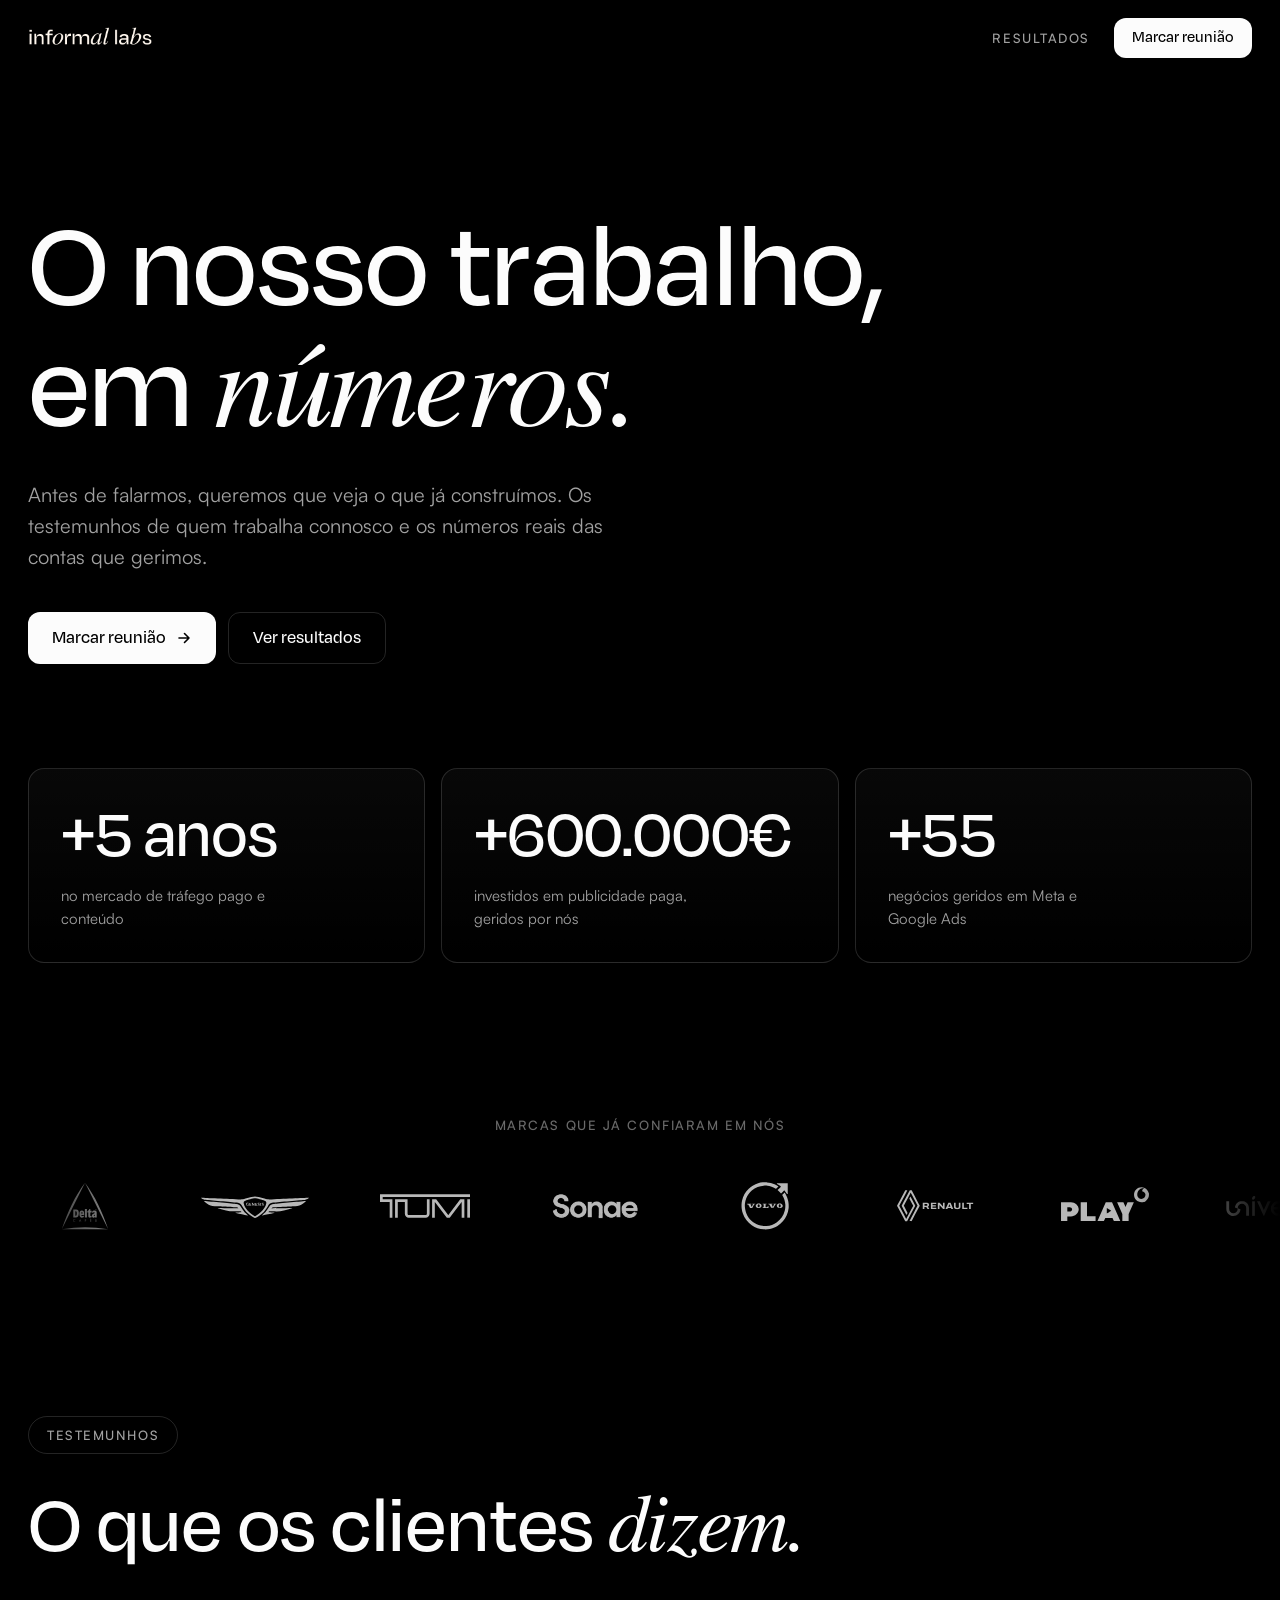
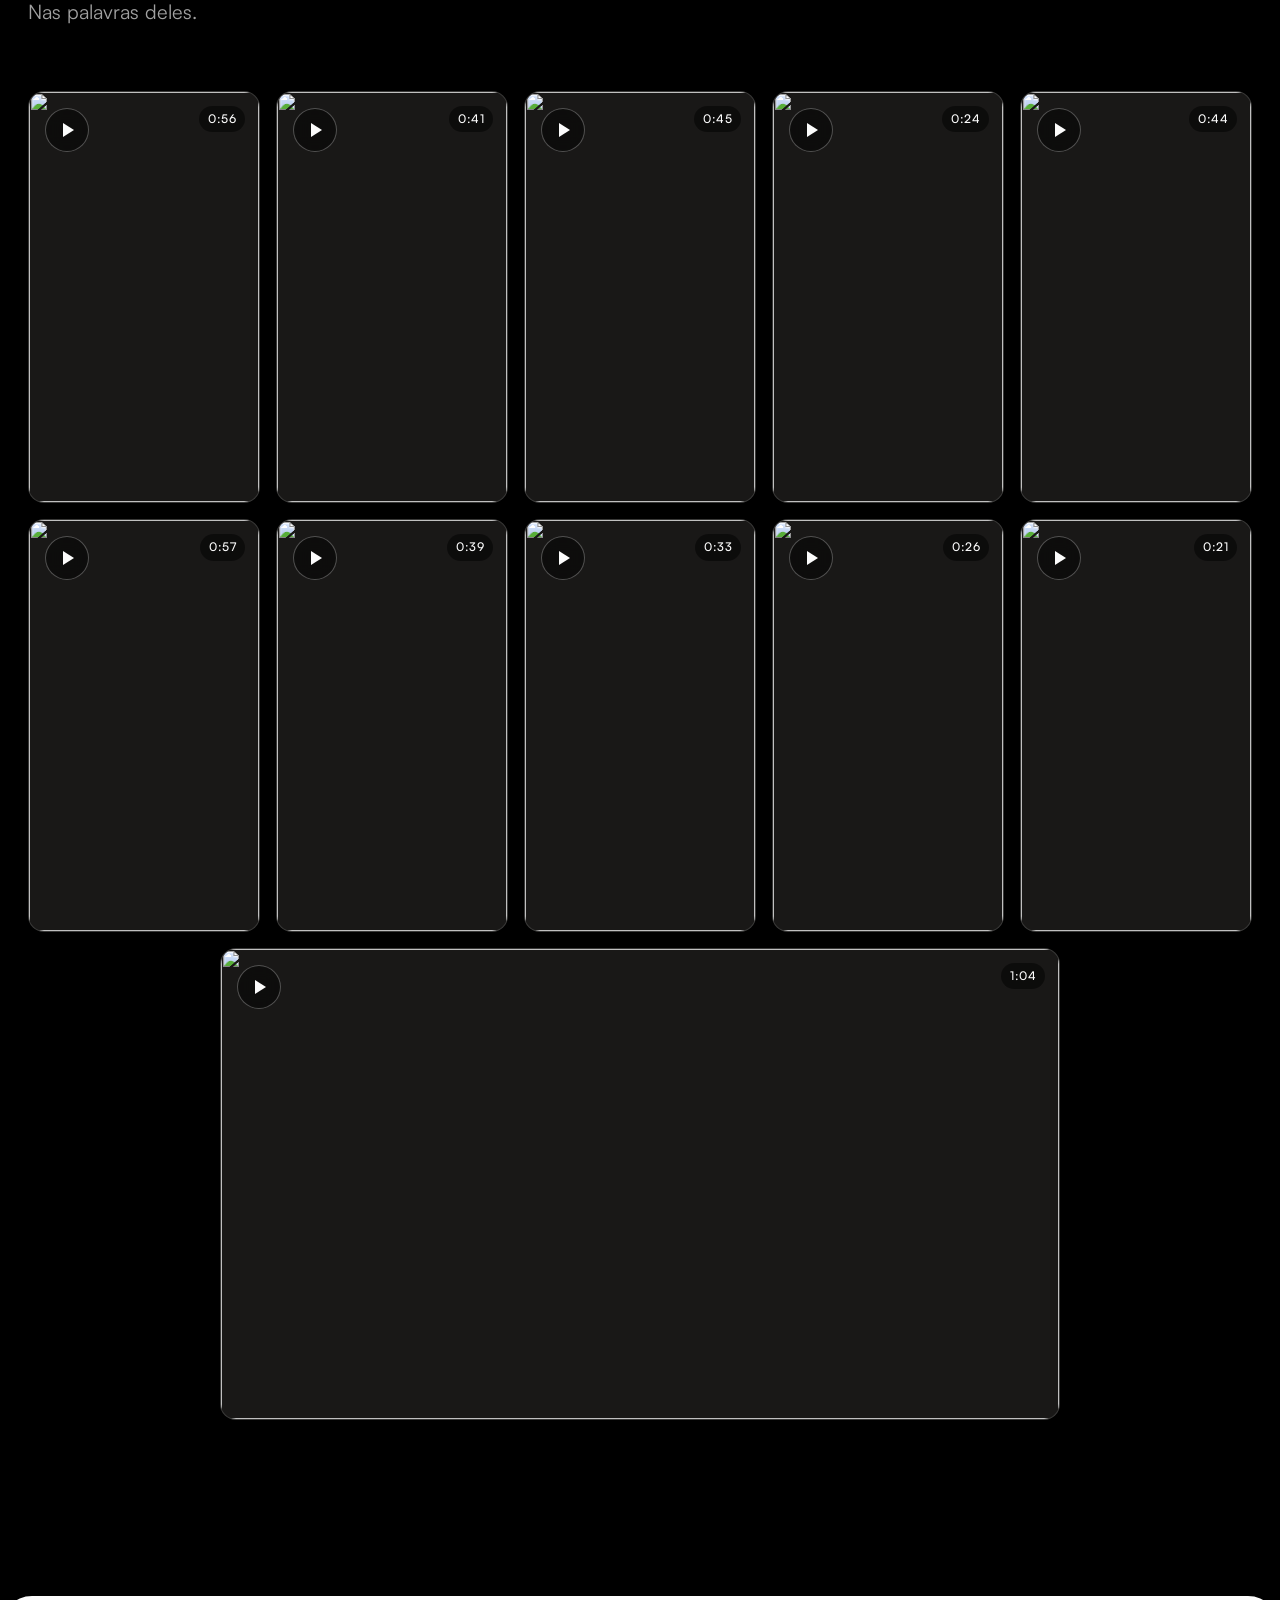
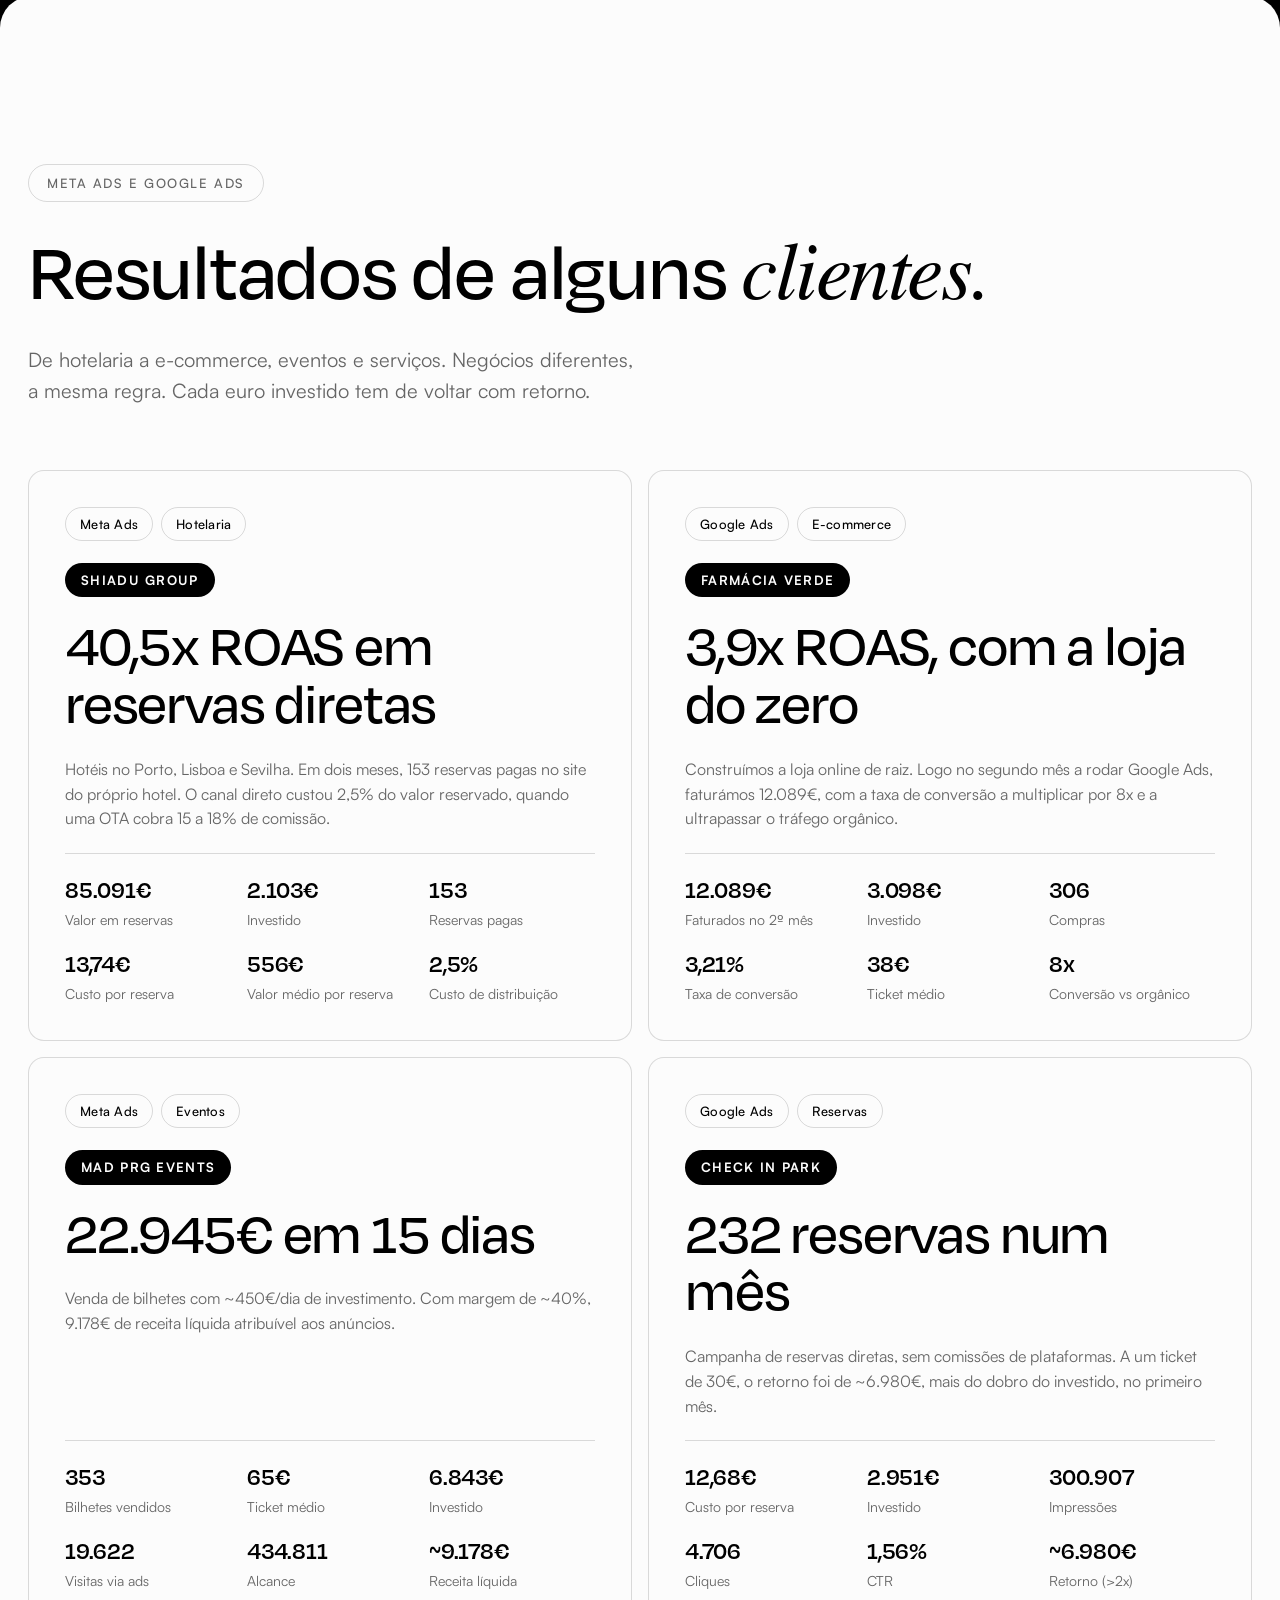
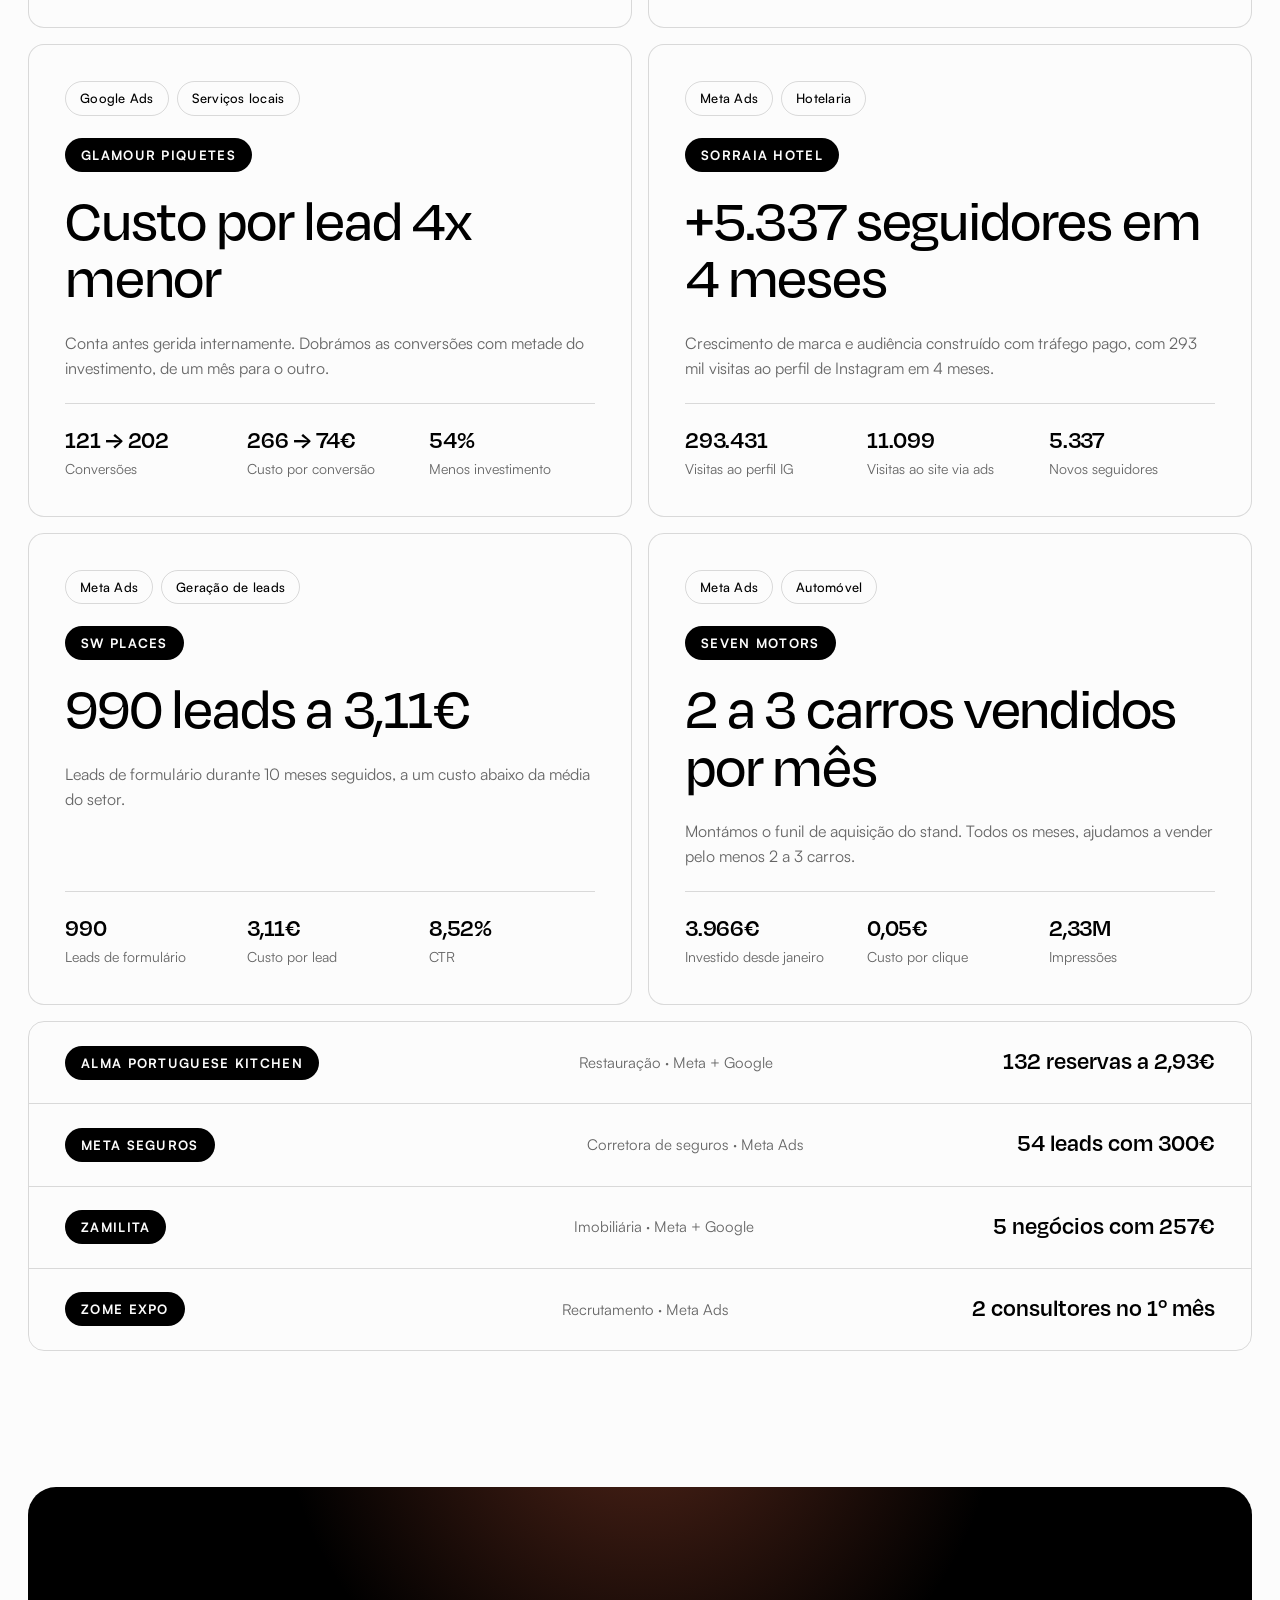
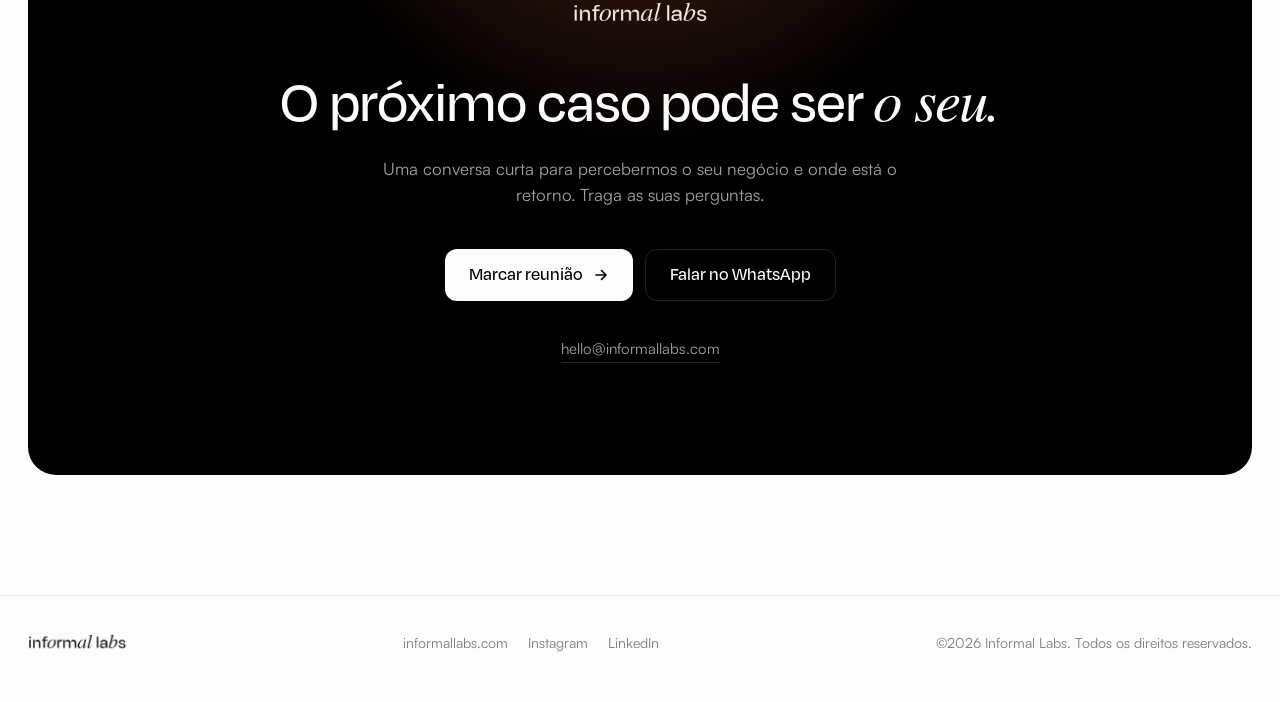
==== index.html @ 9b91caac "Página de resultados Informal Labs Co-Authored-By: Claude Opus 5.5 <noreply@anthropic.com>" ====
<!DOCTYPE html>
<html lang="pt">
<head>
<meta charset="UTF-8">
<meta name="viewport" content="width=device-width, initial-scale=1">
<title>Informal Labs · Resultados</title>
<meta name="description" content="Os testemunhos e os números das contas que gerimos. Para ver antes da nossa conversa.">
<meta name="robots" content="noindex, nofollow">
<meta name="theme-color" content="#000000">
<meta property="og:title" content="Informal Labs · Resultados">
<meta property="og:description" content="O nosso trabalho, em números. Testemunhos e resultados de clientes em Meta Ads e Google Ads.">
<meta property="og:type" content="website">
<meta property="og:image" content="https://resultados.informallabs.com/assets/og.jpg">
<meta property="og:url" content="https://resultados.informallabs.com/">
<meta name="twitter:card" content="summary_large_image">
<link rel="icon" href="assets/favicon.jpg">
<link rel="apple-touch-icon" href="assets/webclip.png">
<link rel="preload" href="assets/fonts/Degular-Medium.otf" as="font" type="font/otf" crossorigin>
<link rel="preload" href="assets/fonts/STIXGeneralItalic.otf" as="font" type="font/otf" crossorigin>
<link rel="preload" href="assets/fonts/Satoshi-Regular.otf" as="font" type="font/otf" crossorigin>
<link rel="preconnect" href="https://i.vimeocdn.com">
<!--
  ══════════════════════════════════════════════════════════════
  INFORMAL LABS · PÁGINA DE RESULTADOS (envio a leads / pré-reunião)
  · Testemunhos: cada .video-slot tem data-vimeo-id + data-thumb.
    Para acrescentar, duplica um slot e troca o ID e a miniatura
    (https://vimeo.com/api/oembed.json?url=https://vimeo.com/ID&width=640).
    Vídeo horizontal, acrescenta class="landscape" ao slot.
  · Link de marcação: procura CAL_URL (aparece 3 vezes).
  ══════════════════════════════════════════════════════════════
-->
<style>
  @font-face{font-family:'Degular';src:url('assets/fonts/Degular-Regular.otf') format('opentype');font-weight:400;font-display:swap}
  @font-face{font-family:'Degular';src:url('assets/fonts/Degular-Medium.otf') format('opentype');font-weight:500;font-display:swap}
  @font-face{font-family:'Degular';src:url('assets/fonts/Degular-Semibold.otf') format('opentype');font-weight:600;font-display:swap}
  @font-face{font-family:'Stix General';src:url('assets/fonts/STIXGeneralItalic.otf') format('opentype');font-weight:400;font-style:italic;font-display:swap}
  @font-face{font-family:'Satoshi';src:url('assets/fonts/Satoshi-Regular.otf') format('opentype');font-weight:400;font-display:swap}
  @font-face{font-family:'Satoshi';src:url('assets/fonts/Satoshi-Medium.otf') format('opentype');font-weight:500;font-display:swap}
  @font-face{font-family:'Satoshi';src:url('assets/fonts/Satoshi-Bold.otf') format('opentype');font-weight:700;font-display:swap}

  :root{
    /* Paleta do site informallabs.com */
    --black:#000000;
    --ink:#0F1010;
    --elev:#191817;
    --white:#FCFCFC;
    --peach:#FAEBE3;
    --peach-deep:#F0DFD5;
    --orange:#D96242;
    --grey:#767676;
    --w08:rgba(252,252,252,.08);
    --w14:rgba(252,252,252,.14);
    --w40:rgba(252,252,252,.42);
    --w64:rgba(252,252,252,.64);
    --b08:rgba(0,0,0,.08);
    --b14:rgba(0,0,0,.14);
    --b60:rgba(0,0,0,.60);
    --container:1272px;
    --container-md:760px;
    --radius:16px;
    --radius-sm:12px;
    --ease:cubic-bezier(.25,.46,.45,.94);
    --ease-out:cubic-bezier(.16,1,.3,1);
    --display:'Degular',Impact,sans-serif;
    --serif:'Stix General',Georgia,serif;
    --body:'Satoshi',system-ui,-apple-system,sans-serif;
  }
  *{margin:0;padding:0;box-sizing:border-box}
  html{scroll-behavior:smooth;-webkit-text-size-adjust:100%}
  body{
    background:var(--black);
    color:var(--white);
    font-family:var(--body);
    font-size:17px;
    line-height:1.55;
    -webkit-font-smoothing:antialiased;
    -moz-osx-font-smoothing:grayscale;
    overflow-x:hidden;
  }
  img{display:block;max-width:100%}
  a{color:inherit}
  .serif{font-family:var(--serif);font-style:italic;font-weight:400;letter-spacing:-.03em}
  .container{max-width:var(--container);margin:0 auto;padding:0 24px}
  .container-md{max-width:var(--container-md);margin:0 auto;padding:0 24px}

  /* ── Header ───────────────────────────── */
  header{
    position:sticky;top:0;z-index:50;
    background:rgba(0,0,0,.86);
    -webkit-backdrop-filter:saturate(140%) blur(14px);
    backdrop-filter:saturate(140%) blur(14px);
    border-bottom:1px solid transparent;
    transition:border-color .3s var(--ease);
  }
  header.scrolled{border-bottom-color:var(--w08)}
  header .container{display:flex;align-items:center;justify-content:space-between;gap:16px;height:76px}
  header .brand img{height:28px;width:auto}
  .header-right{display:flex;align-items:center;gap:24px}
  .header-tag{font-family:var(--body);font-size:13px;font-weight:500;color:var(--w64);letter-spacing:.12em;text-transform:uppercase}

  /* ── Botões ───────────────────────────── */
  .btn{
    display:inline-flex;align-items:center;justify-content:center;gap:10px;
    font-family:var(--display);font-size:18px;font-weight:500;line-height:1;
    text-decoration:none;white-space:nowrap;
    border-radius:var(--radius-sm);
    padding:16px 24px;
    transition:transform .25s var(--ease),background-color .25s var(--ease),border-color .25s var(--ease),color .25s var(--ease);
  }
  .btn:active{transform:scale(.97)}
  .btn svg{width:16px;height:16px;flex:none;transition:transform .25s var(--ease)}
  .btn:hover svg{transform:translateX(3px)}
  .btn-primary{background:var(--white);color:var(--black)}
  .btn-primary:hover{background:var(--peach)}
  .btn-ghost{border:1px solid var(--w14);color:var(--white)}
  .btn-ghost:hover{border-color:var(--w40)}
  .btn-sm{font-size:16px;padding:12px 18px}
  .btn-dark{background:var(--black);color:var(--white)}
  .btn-dark:hover{background:#262626}

  /* ── Tipografia ───────────────────────── */
  .eyebrow{
    display:inline-flex;align-items:center;gap:10px;
    font-size:13px;font-weight:500;letter-spacing:.12em;text-transform:uppercase;
    color:var(--w64);
    border:1px solid var(--w14);border-radius:999px;
    padding:8px 18px;margin-bottom:32px;
  }
  .eyebrow .dot{width:6px;height:6px;border-radius:50%;background:var(--orange)}
  h1,h2,h3{font-family:var(--display);font-weight:500;letter-spacing:-.015em}
  h1{font-size:clamp(54px,9.6vw,136px);line-height:.98}
  h2{font-size:clamp(42px,6.4vw,84px);line-height:1}
  h3{font-size:clamp(34px,4.6vw,60px);line-height:1.02}
  .lead{font-size:clamp(17px,1.7vw,20px);color:var(--w64);max-width:620px;margin-top:28px}

  /* ── Hero ─────────────────────────────── */
  .hero{padding:132px 0 40px}
  .hero-ctas{display:flex;flex-wrap:wrap;gap:12px;margin-top:40px}
  .metrics{display:grid;grid-template-columns:repeat(3,1fr);gap:16px;margin-top:104px}
  .metric{border:1px solid var(--w14);border-radius:var(--radius);padding:32px;background:linear-gradient(180deg,rgba(252,252,252,.03),rgba(252,252,252,0))}
  .metric .value{font-family:var(--display);font-size:clamp(46px,5.4vw,72px);font-weight:500;line-height:1;letter-spacing:-.02em}
  .metric .label{font-size:15px;color:var(--w64);margin-top:14px;max-width:240px}

  /* ── Marcas ───────────────────────────── */
  .brands{padding:112px 0 0}
  .brands-title{font-size:13px;font-weight:500;letter-spacing:.12em;text-transform:uppercase;color:var(--w40);text-align:center;margin-bottom:28px}
  .marquee{
    position:relative;overflow:hidden;
    -webkit-mask-image:linear-gradient(90deg,transparent,#000 12%,#000 88%,transparent);
    mask-image:linear-gradient(90deg,transparent,#000 12%,#000 88%,transparent);
  }
  .marquee-track{display:flex;width:max-content;animation:marquee 42s linear infinite}
  .marquee:hover .marquee-track{animation-play-state:paused}
  .marquee-track img{height:84px;width:126px;object-fit:contain;margin:0 22px;opacity:.72;transition:opacity .3s var(--ease)}
  .marquee-track img:hover{opacity:1}
  @keyframes marquee{to{transform:translateX(-50%)}}

  /* ── Testemunhos ──────────────────────── */
  section{padding:168px 0 40px}
  .videos{display:grid;grid-template-columns:repeat(5,1fr);gap:16px;margin-top:64px}
  .video-slot{
    position:relative;aspect-ratio:9/16;
    border:1px solid var(--w14);border-radius:var(--radius);
    overflow:hidden;background:var(--elev);
    transition:border-color .3s var(--ease);
    isolation:isolate;
  }
  .video-slot.landscape{grid-column:1 / -1;aspect-ratio:16/9;max-width:840px;width:100%;justify-self:center}
  .video-slot:hover{border-color:var(--w40)}
  .video-slot button{
    all:unset;position:absolute;inset:0;cursor:pointer;display:block;
  }
  .video-slot button:focus-visible{outline:2px solid var(--orange);outline-offset:-2px;border-radius:var(--radius)}
  .video-slot .poster{position:absolute;inset:0;width:100%;height:100%;object-fit:cover;transition:transform .6s var(--ease-out),filter .4s var(--ease)}
  .video-slot:hover .poster{transform:scale(1.03)}
  .video-slot .play{
    position:absolute;left:16px;top:16px;
    width:44px;height:44px;border-radius:50%;
    background:rgba(0,0,0,.45);
    -webkit-backdrop-filter:blur(8px);backdrop-filter:blur(8px);
    border:1px solid rgba(255,255,255,.28);
    display:flex;align-items:center;justify-content:center;
    transition:transform .3s var(--ease),background-color .3s var(--ease);
  }
  .video-slot:hover .play{transform:scale(1.08);background:var(--white)}
  .video-slot .play::after{content:"";margin-left:3px;border-left:11px solid var(--white);border-top:7px solid transparent;border-bottom:7px solid transparent;transition:border-color .3s var(--ease)}
  .video-slot:hover .play::after{border-left-color:var(--black)}
  .video-slot .dur{position:absolute;right:14px;top:14px;font-size:12px;font-weight:500;letter-spacing:.04em;padding:4px 9px;border-radius:999px;background:rgba(0,0,0,.5);color:var(--white)}
  .video-slot iframe{position:absolute;inset:0;width:100%;height:100%;border:0}

  /* ── Casos (bloco claro) ──────────────── */
  .light{background:var(--white);color:var(--black);padding:168px 0 96px;border-radius:32px 32px 0 0;margin-top:136px}
  .light .eyebrow{color:var(--b60);border-color:var(--b14)}
  .light .lead{color:var(--b60)}
  .featured{display:grid;grid-template-columns:1fr 1fr;gap:16px;margin-top:64px}
  .case{
    border:1px solid var(--b14);border-radius:var(--radius);
    padding:36px;background:var(--white);
    display:flex;flex-direction:column;gap:22px;
    transition:border-color .3s var(--ease),transform .4s var(--ease-out);
  }
  .case:hover{border-color:rgba(0,0,0,.28)}
  .tags{display:flex;flex-wrap:wrap;gap:8px}
  .tag{font-size:13px;font-weight:500;border:1px solid var(--b14);border-radius:999px;padding:6px 14px;letter-spacing:.02em}
  .client{display:inline-block;align-self:flex-start;font-size:13px;font-weight:700;letter-spacing:.1em;text-transform:uppercase;color:var(--white);background:var(--black);border-radius:999px;padding:7px 16px}
  .headline{font-family:var(--display);font-size:clamp(38px,4.6vw,60px);font-weight:500;line-height:.98;letter-spacing:-.02em}
  .context{font-size:16px;color:var(--b60);max-width:600px}
  .stats{display:grid;grid-template-columns:repeat(3,1fr);gap:22px 16px;border-top:1px solid var(--b14);padding-top:24px;margin-top:auto}
  .stat .v{font-family:var(--display);font-size:24px;font-weight:600;line-height:1.1;letter-spacing:-.01em}
  .stat .l{font-size:14px;color:var(--b60);margin-top:4px}

  /* Lista final */
  .strip{margin-top:16px;border:1px solid var(--b14);border-radius:var(--radius);overflow:hidden}
  .strip-row{display:grid;grid-template-columns:1.1fr .9fr auto;gap:16px;align-items:center;padding:22px 36px;border-bottom:1px solid var(--b14);transition:background-color .25s var(--ease)}
  .strip-row:hover{background:rgba(250,235,227,.45)}
  .strip-row:last-child{border-bottom:0}
  .strip-row .c{justify-self:start;font-size:13px;font-weight:700;letter-spacing:.1em;text-transform:uppercase;color:var(--white);background:var(--black);border-radius:999px;padding:7px 16px}
  .strip-row .s{font-size:15px;color:var(--b60)}
  .strip-row .n{font-family:var(--display);font-size:24px;font-weight:600;text-align:right;white-space:nowrap}

  /* ── Fecho ────────────────────────────── */
  .closing{background:var(--white);color:var(--black);padding:40px 0 120px}
  .closing-card{
    position:relative;overflow:hidden;
    background:var(--black);color:var(--white);
    border-radius:28px;padding:112px 40px;text-align:center;
  }
  .closing-card::before{
    content:"";position:absolute;width:720px;height:720px;left:50%;top:-460px;transform:translateX(-50%);
    background:radial-gradient(closest-side,rgba(217,98,66,.38),rgba(217,98,66,0));
    pointer-events:none;
  }
  .closing-card > *{position:relative}
  .closing-card img{height:30px;width:auto;margin:0 auto 44px;opacity:.95}
  .closing-card p{color:var(--w64);margin:22px auto 0;max-width:520px}
  .closing-ctas{display:flex;flex-wrap:wrap;justify-content:center;gap:12px;margin-top:40px}
  .contact-line{display:flex;flex-wrap:wrap;justify-content:center;gap:8px 28px;margin-top:36px;font-size:15px;color:var(--w64)}
  .contact-line a{text-decoration:none;border-bottom:1px solid var(--w14);padding-bottom:2px;transition:color .2s var(--ease),border-color .2s var(--ease)}
  .contact-line a:hover{color:var(--white);border-color:var(--w64)}

  footer{background:var(--white);color:var(--black);border-top:1px solid var(--b08);padding:36px 0 48px}
  footer .container{display:flex;align-items:center;justify-content:space-between;flex-wrap:wrap;gap:16px}
  footer img{height:22px;width:auto}
  footer span,footer a{font-size:14px;color:rgba(0,0,0,.5);text-decoration:none}
  footer a:hover{color:var(--black)}
  .foot-links{display:flex;gap:20px;flex-wrap:wrap}

  /* ── Botão flutuante (mobile) ─────────── */
  .float-cta{display:none}

  /* ── Animações ────────────────────────── */
  .reveal{opacity:0;transform:translateY(24px);transition:opacity .7s var(--ease-out),transform .7s var(--ease-out)}
  .reveal.in{opacity:1;transform:none}
  .no-js .reveal{opacity:1;transform:none}

  @media (prefers-reduced-motion:reduce){
    html{scroll-behavior:auto}
    .reveal{opacity:1;transform:none;transition:none}
    .marquee-track{animation:none;flex-wrap:wrap;justify-content:center;width:auto}
    .marquee-track img[aria-hidden]{display:none}
    .marquee{-webkit-mask-image:none;mask-image:none}
  }

  /* ── Responsivo ───────────────────────── */
  @media (max-width:1100px){
    .videos{grid-template-columns:repeat(4,1fr)}
  }
  @media (max-width:900px){
    .videos{grid-template-columns:repeat(3,1fr)}
  }
  @media (max-width:767px){
    body{font-size:16px}
    header .container{height:64px}
    header .brand img{height:24px}
    .header-tag{display:none}
    .hero{padding:80px 0 24px}
    .metrics{grid-template-columns:1fr;gap:12px;margin-top:64px}
    .metric{padding:24px 24px 26px}
    .brands{padding:88px 0 0}
    .marquee-track img{height:64px;width:96px;margin:0 14px}
    section{padding:120px 0 24px}
    .videos{grid-template-columns:repeat(2,1fr);gap:10px;margin-top:44px}
    .video-slot .play{width:38px;height:38px;left:12px;top:12px}
    .light{padding:112px 0 64px;margin-top:104px;border-radius:24px 24px 0 0}
    .featured{grid-template-columns:1fr;margin-top:44px;gap:12px}
    .case{padding:26px 22px}
    .stats{grid-template-columns:repeat(2,1fr)}
    .strip-row{grid-template-columns:1fr;gap:6px;padding:20px 22px}
    .strip-row .n{text-align:left}
    .closing{padding:24px 0 80px}
    .closing-card{padding:80px 22px;border-radius:24px}
    .btn{width:100%}
    .hero-ctas .btn,.closing-ctas .btn{width:100%}
    header .btn{width:auto}
    footer .container{flex-direction:column;align-items:flex-start}
    .float-cta{
      display:flex;position:fixed;left:16px;right:16px;bottom:16px;z-index:60;width:auto;
      border:1px solid rgba(0,0,0,.12);
      box-shadow:0 10px 30px rgba(0,0,0,.35);
      transform:translateY(140%);transition:transform .45s var(--ease-out);
    }
    .float-cta.show{transform:none}
    .float-cta.on-light{background:var(--black);color:var(--white);border-color:var(--black)}
  }
</style>
</head>
<body class="no-js">

<header id="top">
  <div class="container">
    <a class="brand" href="https://www.informallabs.com" target="_blank" rel="noopener" aria-label="Informal Labs">
      <img src="assets/logo-white.png" alt="Informal Labs" width="400" height="90">
    </a>
    <div class="header-right">
      <span class="header-tag">Resultados</span>
      <a class="btn btn-primary btn-sm" href="https://calendar.app.google/W2bGcvoLUGYVpjY57" target="_blank" rel="noopener" data-cal>Marcar reunião</a><!-- CAL_URL -->
    </div>
  </div>
</header>

<main>

<!-- ══ HERO ══ -->
<div class="hero">
  <div class="container">
    <h1 class="reveal">O nosso trabalho,<br>em <span class="serif">números.</span></h1>
    <p class="lead reveal">Antes de falarmos, queremos que veja o que já construímos. Os testemunhos de quem trabalha connosco e os números reais das contas que gerimos.</p>
    <div class="hero-ctas reveal">
      <a class="btn btn-primary" href="https://calendar.app.google/W2bGcvoLUGYVpjY57" target="_blank" rel="noopener" data-cal>Marcar reunião <svg viewBox="0 0 16 16" fill="none" aria-hidden="true"><path d="M3 8h10m0 0L8.5 3.5M13 8l-4.5 4.5" stroke="currentColor" stroke-width="1.6" stroke-linecap="round" stroke-linejoin="round"/></svg></a><!-- CAL_URL -->
      <a class="btn btn-ghost" href="#resultados">Ver resultados</a>
    </div>

    <div class="metrics">
      <div class="metric reveal">
        <div class="value">+5 anos</div>
        <div class="label">no mercado de tráfego pago e conteúdo</div>
      </div>
      <div class="metric reveal">
        <div class="value">+600.000€</div>
        <div class="label">investidos em publicidade paga, geridos por nós</div>
      </div>
      <div class="metric reveal">
        <div class="value">+55</div>
        <div class="label">negócios geridos em Meta e Google Ads</div>
      </div>
    </div>
  </div>
</div>

<!-- ══ MARCAS ══ -->
<div class="brands">
  <div class="container">
    <p class="brands-title reveal">Marcas que já confiaram em nós</p>
  </div>
  <div class="marquee reveal" aria-label="Marcas com quem trabalhámos">
    <div class="marquee-track">
      <img src="assets/logos/DELTA_Logo-01.svg" alt="Delta Cafés">
      <img src="assets/logos/GENESIS_Logo-01.svg" alt="Genesis">
      <img src="assets/logos/TUMI_Logo-01.svg" alt="TUMI">
      <img src="assets/logos/Sonae.png" alt="Sonae">
      <img src="assets/logos/VOLVO_Logo-13.svg" alt="Volvo">
      <img src="assets/logos/RENAULT_Logo-01.svg" alt="Renault">
      <img src="assets/logos/PLAY_Logo.svg" alt="Prémios Play">
      <img src="assets/logos/Client_Logo-02.svg" alt="Universo">
      <img src="assets/logos/FF_Logo-01.svg" alt="Fitness Factory">
      <img src="assets/logos/AD_Logo-01.svg" alt="AD">
      <!-- duplicado para o loop contínuo -->
      <img src="assets/logos/DELTA_Logo-01.svg" alt="" aria-hidden="true">
      <img src="assets/logos/GENESIS_Logo-01.svg" alt="" aria-hidden="true">
      <img src="assets/logos/TUMI_Logo-01.svg" alt="" aria-hidden="true">
      <img src="assets/logos/Sonae.png" alt="" aria-hidden="true">
      <img src="assets/logos/VOLVO_Logo-13.svg" alt="" aria-hidden="true">
      <img src="assets/logos/RENAULT_Logo-01.svg" alt="" aria-hidden="true">
      <img src="assets/logos/PLAY_Logo.svg" alt="" aria-hidden="true">
      <img src="assets/logos/Client_Logo-02.svg" alt="" aria-hidden="true">
      <img src="assets/logos/FF_Logo-01.svg" alt="" aria-hidden="true">
      <img src="assets/logos/AD_Logo-01.svg" alt="" aria-hidden="true">
    </div>
  </div>
</div>

<!-- ══ TESTEMUNHOS ══ -->
<section>
  <div class="container">
    <div class="eyebrow reveal">Testemunhos</div>
    <h2 class="reveal">O que os clientes <span class="serif">dizem.</span></h2>
    <p class="lead reveal">Nas palavras deles.</p>

    <div class="videos">
      <div class="video-slot reveal" data-vimeo-id="1171033027" data-dur="0:56" data-thumb="https://i.vimeocdn.com/video/2130392475-f65d8b1c51579dfcf7b8e586ffababc685b0a5f0c708e94137fe21421aebfe66-d_640" data-label="Pedro Sá, Delta Cafés"></div>
      <div class="video-slot reveal" data-vimeo-id="1211790060" data-dur="0:41" data-thumb="https://i.vimeocdn.com/video/2182048454-647b37c594ae99913191d68b273feaa2026827afcbdbdbf1c52b30be1d2a7a5d-d_640" data-label="Alexandre Nunes, Farmácia Verde"></div>
      <div class="video-slot reveal" data-vimeo-id="1171033724" data-dur="0:45" data-thumb="https://i.vimeocdn.com/video/2130391963-4e8705445b9418983b7c71170e7d77534fe43f5e10b79b477f7e9dc1ddc47ed7-d_640" data-label="Sylvia Cardim de Melo, Strawberry Brand Studio"></div>
      <div class="video-slot reveal" data-vimeo-id="1211790063" data-dur="0:24" data-thumb="https://i.vimeocdn.com/video/2182048486-0542e8f77a174c75fb85a3ad8cb3bc3b88decb8b5b34ff4b1a5a988a21501f52-d_640" data-label="Luís Bastos e Silva, Renault e Dacia"></div>
      <div class="video-slot reveal" data-vimeo-id="1171034790" data-dur="0:44" data-thumb="https://i.vimeocdn.com/video/2130392341-e06d8848cafa97e45d44daa6d32740de0dcc2bea76dadc7010c317eeafea536e-d_640" data-label="Sérgio Vizinha, Zamilita Imobiliária"></div>
      <div class="video-slot reveal" data-vimeo-id="1211790061" data-dur="0:57" data-thumb="https://i.vimeocdn.com/video/2182048453-83e8318351029a1c54fa634df542565b2934feaf1df4cfc8f331baee01fc8184-d_640" data-label="Pietro Zancuoghi, Scale Labs"></div>
      <div class="video-slot reveal" data-vimeo-id="1215851454" data-dur="0:39" data-thumb="https://i.vimeocdn.com/video/2187130821-7ae50ce4d76cd2b222e11c086e4d07fc60f943a221ff6b44de5c712561c1ad62-d_640" data-label="Natércia, Workmoove"></div>
      <div class="video-slot reveal" data-vimeo-id="1211790095" data-dur="0:33" data-thumb="https://i.vimeocdn.com/video/2182048500-2c8acecc99891029e135e956c750f14c915dcfb9f569a90b78887632c5b61d63-d_640" data-label="Tiago Gonçalves, Digital Solution"></div>
      <div class="video-slot reveal" data-vimeo-id="1213377586" data-dur="0:26" data-thumb="https://i.vimeocdn.com/video/2184028934-1632a93025e63786476e56bdb632d700982eb83b8f31b30ae3853e0647acfcfd-d_640" data-label="Gonçalo Vizinha, investidor imobiliário"></div>
      <div class="video-slot reveal" data-vimeo-id="1211790108" data-dur="0:21" data-thumb="https://i.vimeocdn.com/video/2182048479-7b65e28a54262ad753d0ca70a1c06bd51e05ac6cb4f5cf478f44b0eb04bdfd1a-d_640" data-label="Testemunho de cliente"></div>
      <div class="video-slot landscape reveal" data-vimeo-id="1211790059" data-dur="1:04" data-thumb="https://i.vimeocdn.com/video/2182048443-82af8279b159ddc4d0d8c6e7d5fefc46e57a499f4978c3eb666fce65ef91369e-d_1280" data-label="João Sousa Ferreira, SFBA"></div>
    </div>
  </div>
</section>

<!-- ══ CASOS (bloco claro) ══ -->
<div class="light" id="resultados">
  <div class="container">
    <div class="eyebrow reveal">Meta Ads e Google Ads</div>
    <h2 class="reveal">Resultados de alguns <span class="serif">clientes.</span></h2>
    <p class="lead reveal">De hotelaria a e-commerce, eventos e serviços. Negócios diferentes, a mesma regra. Cada euro investido tem de voltar com retorno.</p>

    <div class="featured">

      <article class="case reveal">
        <div class="tags"><span class="tag">Meta Ads</span><span class="tag">Hotelaria</span></div>
        <div class="client">Shiadu Group</div>
        <div class="headline">40,5x ROAS em reservas diretas</div>
        <p class="context">Hotéis no Porto, Lisboa e Sevilha. Em dois meses, 153 reservas pagas no site do próprio hotel. O canal direto custou 2,5% do valor reservado, quando uma OTA cobra 15 a 18% de comissão.</p>
        <div class="stats">
          <div class="stat"><div class="v">85.091€</div><div class="l">Valor em reservas</div></div>
          <div class="stat"><div class="v">2.103€</div><div class="l">Investido</div></div>
          <div class="stat"><div class="v">153</div><div class="l">Reservas pagas</div></div>
          <div class="stat"><div class="v">13,74€</div><div class="l">Custo por reserva</div></div>
          <div class="stat"><div class="v">556€</div><div class="l">Valor médio por reserva</div></div>
          <div class="stat"><div class="v">2,5%</div><div class="l">Custo de distribuição</div></div>
        </div>
      </article>

      <article class="case reveal">
        <div class="tags"><span class="tag">Google Ads</span><span class="tag">E-commerce</span></div>
        <div class="client">Farmácia Verde</div>
        <div class="headline">3,9x ROAS, com a loja do zero</div>
        <p class="context">Construímos a loja online de raiz. Logo no segundo mês a rodar Google Ads, faturámos 12.089€, com a taxa de conversão a multiplicar por 8x e a ultrapassar o tráfego orgânico.</p>
        <div class="stats">
          <div class="stat"><div class="v">12.089€</div><div class="l">Faturados no 2º mês</div></div>
          <div class="stat"><div class="v">3.098€</div><div class="l">Investido</div></div>
          <div class="stat"><div class="v">306</div><div class="l">Compras</div></div>
          <div class="stat"><div class="v">3,21%</div><div class="l">Taxa de conversão</div></div>
          <div class="stat"><div class="v">38€</div><div class="l">Ticket médio</div></div>
          <div class="stat"><div class="v">8x</div><div class="l">Conversão vs orgânico</div></div>
        </div>
      </article>

      <article class="case reveal">
        <div class="tags"><span class="tag">Meta Ads</span><span class="tag">Eventos</span></div>
        <div class="client">MAD PRG Events</div>
        <div class="headline">22.945€ em 15 dias</div>
        <p class="context">Venda de bilhetes com ~450€/dia de investimento. Com margem de ~40%, 9.178€ de receita líquida atribuível aos anúncios.</p>
        <div class="stats">
          <div class="stat"><div class="v">353</div><div class="l">Bilhetes vendidos</div></div>
          <div class="stat"><div class="v">65€</div><div class="l">Ticket médio</div></div>
          <div class="stat"><div class="v">6.843€</div><div class="l">Investido</div></div>
          <div class="stat"><div class="v">19.622</div><div class="l">Visitas via ads</div></div>
          <div class="stat"><div class="v">434.811</div><div class="l">Alcance</div></div>
          <div class="stat"><div class="v">~9.178€</div><div class="l">Receita líquida</div></div>
        </div>
      </article>

      <article class="case reveal">
        <div class="tags"><span class="tag">Google Ads</span><span class="tag">Reservas</span></div>
        <div class="client">Check In Park</div>
        <div class="headline">232 reservas num mês</div>
        <p class="context">Campanha de reservas diretas, sem comissões de plataformas. A um ticket de 30€, o retorno foi de ~6.980€, mais do dobro do investido, no primeiro mês.</p>
        <div class="stats">
          <div class="stat"><div class="v">12,68€</div><div class="l">Custo por reserva</div></div>
          <div class="stat"><div class="v">2.951€</div><div class="l">Investido</div></div>
          <div class="stat"><div class="v">300.907</div><div class="l">Impressões</div></div>
          <div class="stat"><div class="v">4.706</div><div class="l">Cliques</div></div>
          <div class="stat"><div class="v">1,56%</div><div class="l">CTR</div></div>
          <div class="stat"><div class="v">~6.980€</div><div class="l">Retorno (&gt;2x)</div></div>
        </div>
      </article>

      <article class="case reveal">
        <div class="tags"><span class="tag">Google Ads</span><span class="tag">Serviços locais</span></div>
        <div class="client">Glamour Piquetes</div>
        <div class="headline">Custo por lead 4x menor</div>
        <p class="context">Conta antes gerida internamente. Dobrámos as conversões com metade do investimento, de um mês para o outro.</p>
        <div class="stats">
          <div class="stat"><div class="v">121 → 202</div><div class="l">Conversões</div></div>
          <div class="stat"><div class="v">266 → 74€</div><div class="l">Custo por conversão</div></div>
          <div class="stat"><div class="v">54%</div><div class="l">Menos investimento</div></div>
        </div>
      </article>

      <article class="case reveal">
        <div class="tags"><span class="tag">Meta Ads</span><span class="tag">Hotelaria</span></div>
        <div class="client">Sorraia Hotel</div>
        <div class="headline">+5.337 seguidores em 4 meses</div>
        <p class="context">Crescimento de marca e audiência construído com tráfego pago, com 293 mil visitas ao perfil de Instagram em 4 meses.</p>
        <div class="stats">
          <div class="stat"><div class="v">293.431</div><div class="l">Visitas ao perfil IG</div></div>
          <div class="stat"><div class="v">11.099</div><div class="l">Visitas ao site via ads</div></div>
          <div class="stat"><div class="v">5.337</div><div class="l">Novos seguidores</div></div>
        </div>
      </article>

      <article class="case reveal">
        <div class="tags"><span class="tag">Meta Ads</span><span class="tag">Geração de leads</span></div>
        <div class="client">SW Places</div>
        <div class="headline">990 leads a 3,11€</div>
        <p class="context">Leads de formulário durante 10 meses seguidos, a um custo abaixo da média do setor.</p>
        <div class="stats">
          <div class="stat"><div class="v">990</div><div class="l">Leads de formulário</div></div>
          <div class="stat"><div class="v">3,11€</div><div class="l">Custo por lead</div></div>
          <div class="stat"><div class="v">8,52%</div><div class="l">CTR</div></div>
        </div>
      </article>

      <article class="case reveal">
        <div class="tags"><span class="tag">Meta Ads</span><span class="tag">Automóvel</span></div>
        <div class="client">Seven Motors</div>
        <div class="headline">2 a 3 carros vendidos por mês</div>
        <p class="context">Montámos o funil de aquisição do stand. Todos os meses, ajudamos a vender pelo menos 2 a 3 carros.</p>
        <div class="stats">
          <div class="stat"><div class="v">3.966€</div><div class="l">Investido desde janeiro</div></div>
          <div class="stat"><div class="v">0,05€</div><div class="l">Custo por clique</div></div>
          <div class="stat"><div class="v">2,33M</div><div class="l">Impressões</div></div>
        </div>
      </article>

    </div>

    <div class="strip reveal">
      <div class="strip-row">
        <div class="c">Alma Portuguese Kitchen</div>
        <div class="s">Restauração · Meta + Google</div>
        <div class="n">132 reservas a 2,93€</div>
      </div>
      <div class="strip-row">
        <div class="c">Meta Seguros</div>
        <div class="s">Corretora de seguros · Meta Ads</div>
        <div class="n">54 leads com 300€</div>
      </div>
      <div class="strip-row">
        <div class="c">Zamilita</div>
        <div class="s">Imobiliária · Meta + Google</div>
        <div class="n">5 negócios com 257€</div>
      </div>
      <div class="strip-row">
        <div class="c">Zome Expo</div>
        <div class="s">Recrutamento · Meta Ads</div>
        <div class="n">2 consultores no 1º mês</div>
      </div>
    </div>

  </div>
</div>

<!-- ══ FECHO ══ -->
<div class="closing">
  <div class="container">
    <div class="closing-card reveal">
      <img src="assets/logo-white.png" alt="Informal Labs" width="400" height="90">
      <h3>O próximo caso pode ser <span class="serif">o seu.</span></h3>
      <p>Uma conversa curta para percebermos o seu negócio e onde está o retorno. Traga as suas perguntas.</p>
      <div class="closing-ctas">
        <a class="btn btn-primary" href="https://calendar.app.google/W2bGcvoLUGYVpjY57" target="_blank" rel="noopener" data-cal>Marcar reunião <svg viewBox="0 0 16 16" fill="none" aria-hidden="true"><path d="M3 8h10m0 0L8.5 3.5M13 8l-4.5 4.5" stroke="currentColor" stroke-width="1.6" stroke-linecap="round" stroke-linejoin="round"/></svg></a><!-- CAL_URL -->
        <a class="btn btn-ghost" href="https://api.whatsapp.com/send?phone=351918138151&amp;text=Ol%C3%A1!%20Vi%20a%20vossa%20p%C3%A1gina%20de%20resultados%20e%20gostava%20de%20falar%20convosco." target="_blank" rel="noopener">Falar no WhatsApp</a>
      </div>
      <div class="contact-line">
        <a href="mailto:hello@informallabs.com">hello@informallabs.com</a>
      </div>
    </div>
  </div>
</div>

</main>

<footer>
  <div class="container">
    <img src="assets/logo-black.png" alt="Informal Labs" width="400" height="90">
    <div class="foot-links">
      <a href="https://www.informallabs.com" target="_blank" rel="noopener">informallabs.com</a>
      <a href="https://www.instagram.com/informallabs" target="_blank" rel="noopener">Instagram</a>
      <a href="https://www.linkedin.com/company/informal-labs" target="_blank" rel="noopener">LinkedIn</a>
    </div>
    <span>©2026 Informal Labs. Todos os direitos reservados.</span>
  </div>
</footer>

<a class="btn btn-primary float-cta" href="https://calendar.app.google/W2bGcvoLUGYVpjY57" target="_blank" rel="noopener" data-cal>Marcar reunião <svg viewBox="0 0 16 16" fill="none" aria-hidden="true"><path d="M3 8h10m0 0L8.5 3.5M13 8l-4.5 4.5" stroke="currentColor" stroke-width="1.6" stroke-linecap="round" stroke-linejoin="round"/></svg></a>

<script>
  document.body.classList.remove('no-js');

  // Testemunhos: miniatura leve; o player do Vimeo só carrega ao clicar
  document.querySelectorAll('.video-slot').forEach(function(slot){
    var id = (slot.getAttribute('data-vimeo-id') || '').trim();
    if(!/^[0-9]+$/.test(id)) return;
    var label = slot.getAttribute('data-label') || 'Testemunho';
    var btn = document.createElement('button');
    btn.type = 'button';
    btn.setAttribute('aria-label', 'Ver testemunho de ' + label);
    var img = document.createElement('img');
    img.className = 'poster'; img.alt = ''; img.loading = 'lazy'; img.decoding = 'async';
    img.src = slot.getAttribute('data-thumb') || ('https://vumbnail.com/' + id + '.jpg');
    btn.appendChild(img);
    var play = document.createElement('span'); play.className = 'play'; btn.appendChild(play);
    var d = slot.getAttribute('data-dur');
    if(d){ var s = document.createElement('span'); s.className = 'dur'; s.textContent = d; btn.appendChild(s); }
    btn.addEventListener('click', function(){
      var f = document.createElement('iframe');
      f.src = 'https://player.vimeo.com/video/' + id + '?autoplay=1&dnt=1&title=0&byline=0&portrait=0&badge=0';
      f.allow = 'autoplay; fullscreen; picture-in-picture';
      f.title = label;
      f.allowFullscreen = true;
      slot.innerHTML = '';
      slot.appendChild(f);
    });
    slot.appendChild(btn);
  });

  // Reveal on scroll
  if('IntersectionObserver' in window){
    var io = new IntersectionObserver(function(entries){
      entries.forEach(function(e){
        if(e.isIntersecting){ e.target.classList.add('in'); io.unobserve(e.target); }
      });
    },{threshold:.1, rootMargin:'0px 0px -40px 0px'});
    document.querySelectorAll('.reveal').forEach(function(el){ io.observe(el); });
  } else {
    document.querySelectorAll('.reveal').forEach(function(el){ el.classList.add('in'); });
  }

  // Header com borda ao fazer scroll + CTA flutuante no mobile
  var header = document.querySelector('header');
  var floatCta = document.querySelector('.float-cta');
  var hero = document.querySelector('.hero-ctas');
  var closing = document.querySelector('.closing-ctas');
  var light = document.querySelector('.light');
  function onScroll(){
    header.classList.toggle('scrolled', window.scrollY > 8);
    var pastHero = hero.getBoundingClientRect().bottom < 0;
    var atClosing = closing.getBoundingClientRect().top < window.innerHeight;
    floatCta.classList.toggle('show', pastHero && !atClosing);
    var lt = light.getBoundingClientRect();
    floatCta.classList.toggle('on-light', lt.top < window.innerHeight - 40 && lt.bottom > window.innerHeight);
  }
  window.addEventListener('scroll', onScroll, {passive:true});
  onScroll();
</script>

</body>
</html>
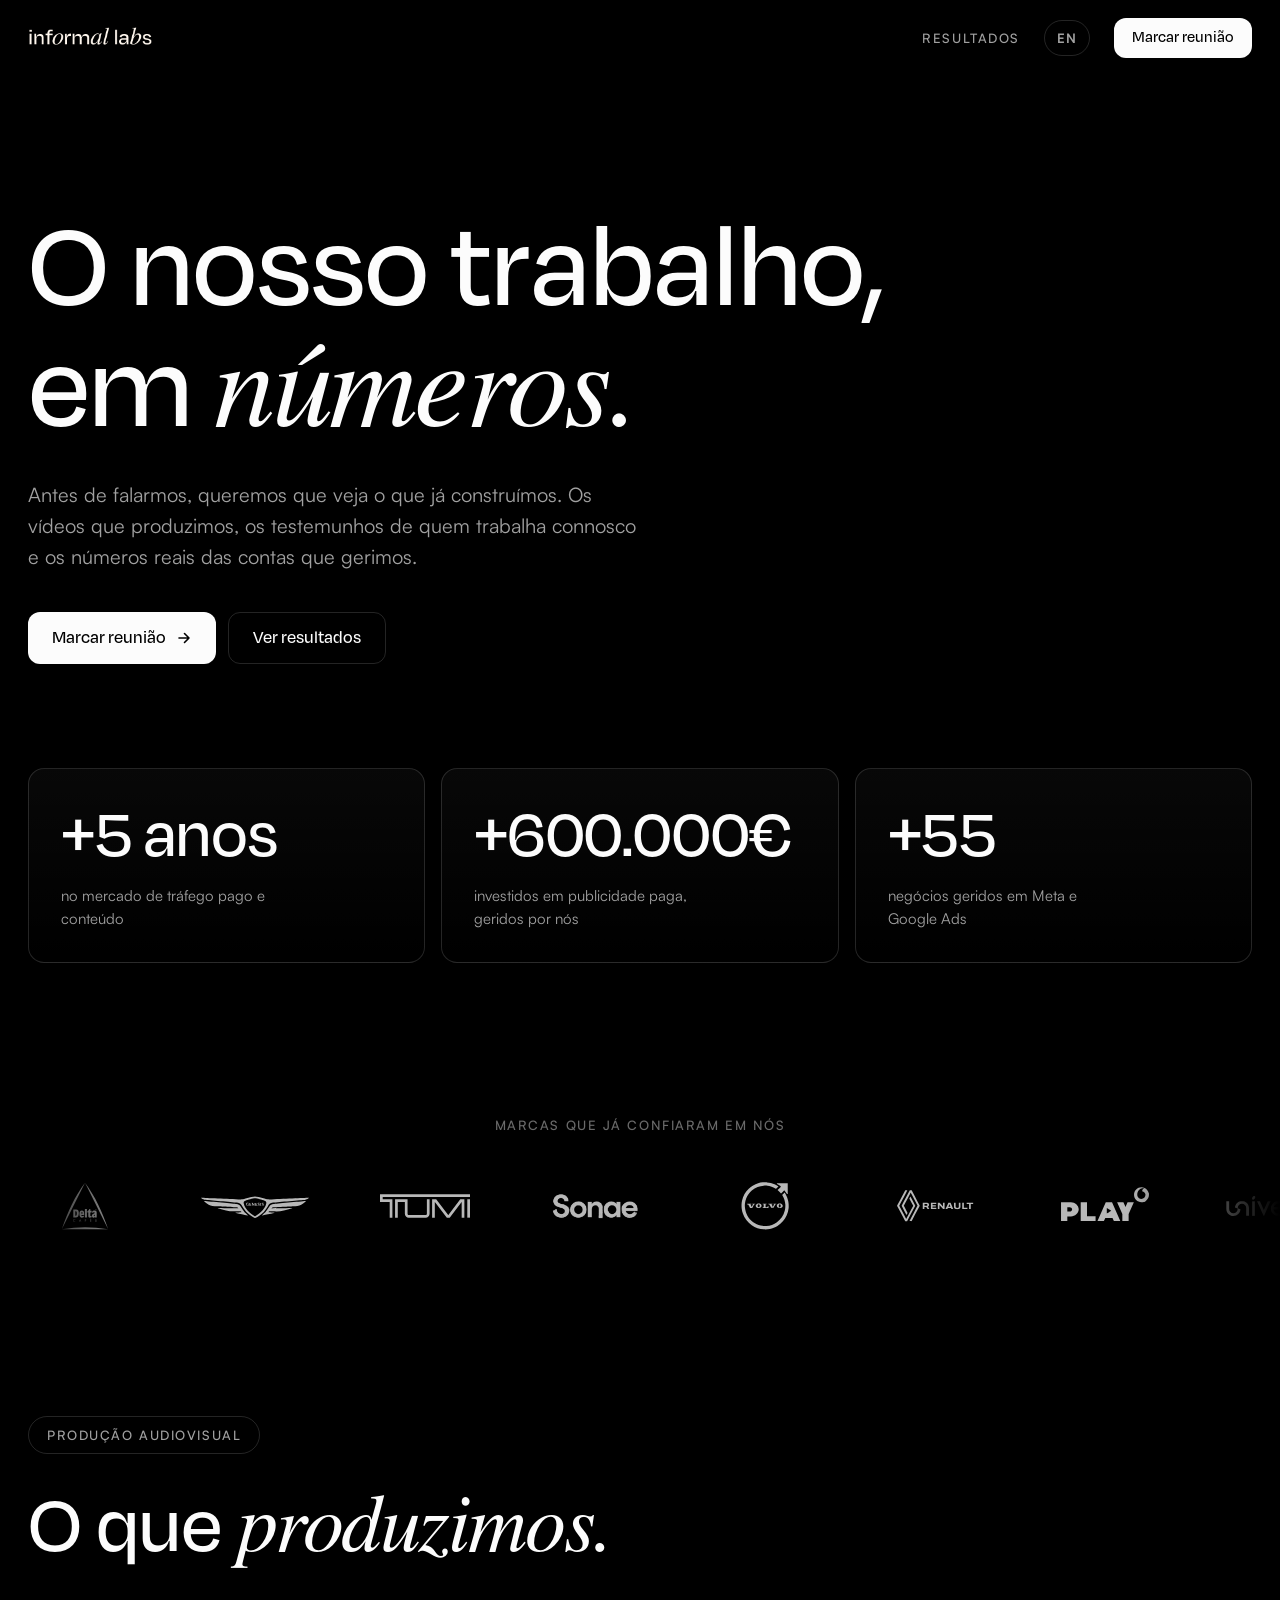
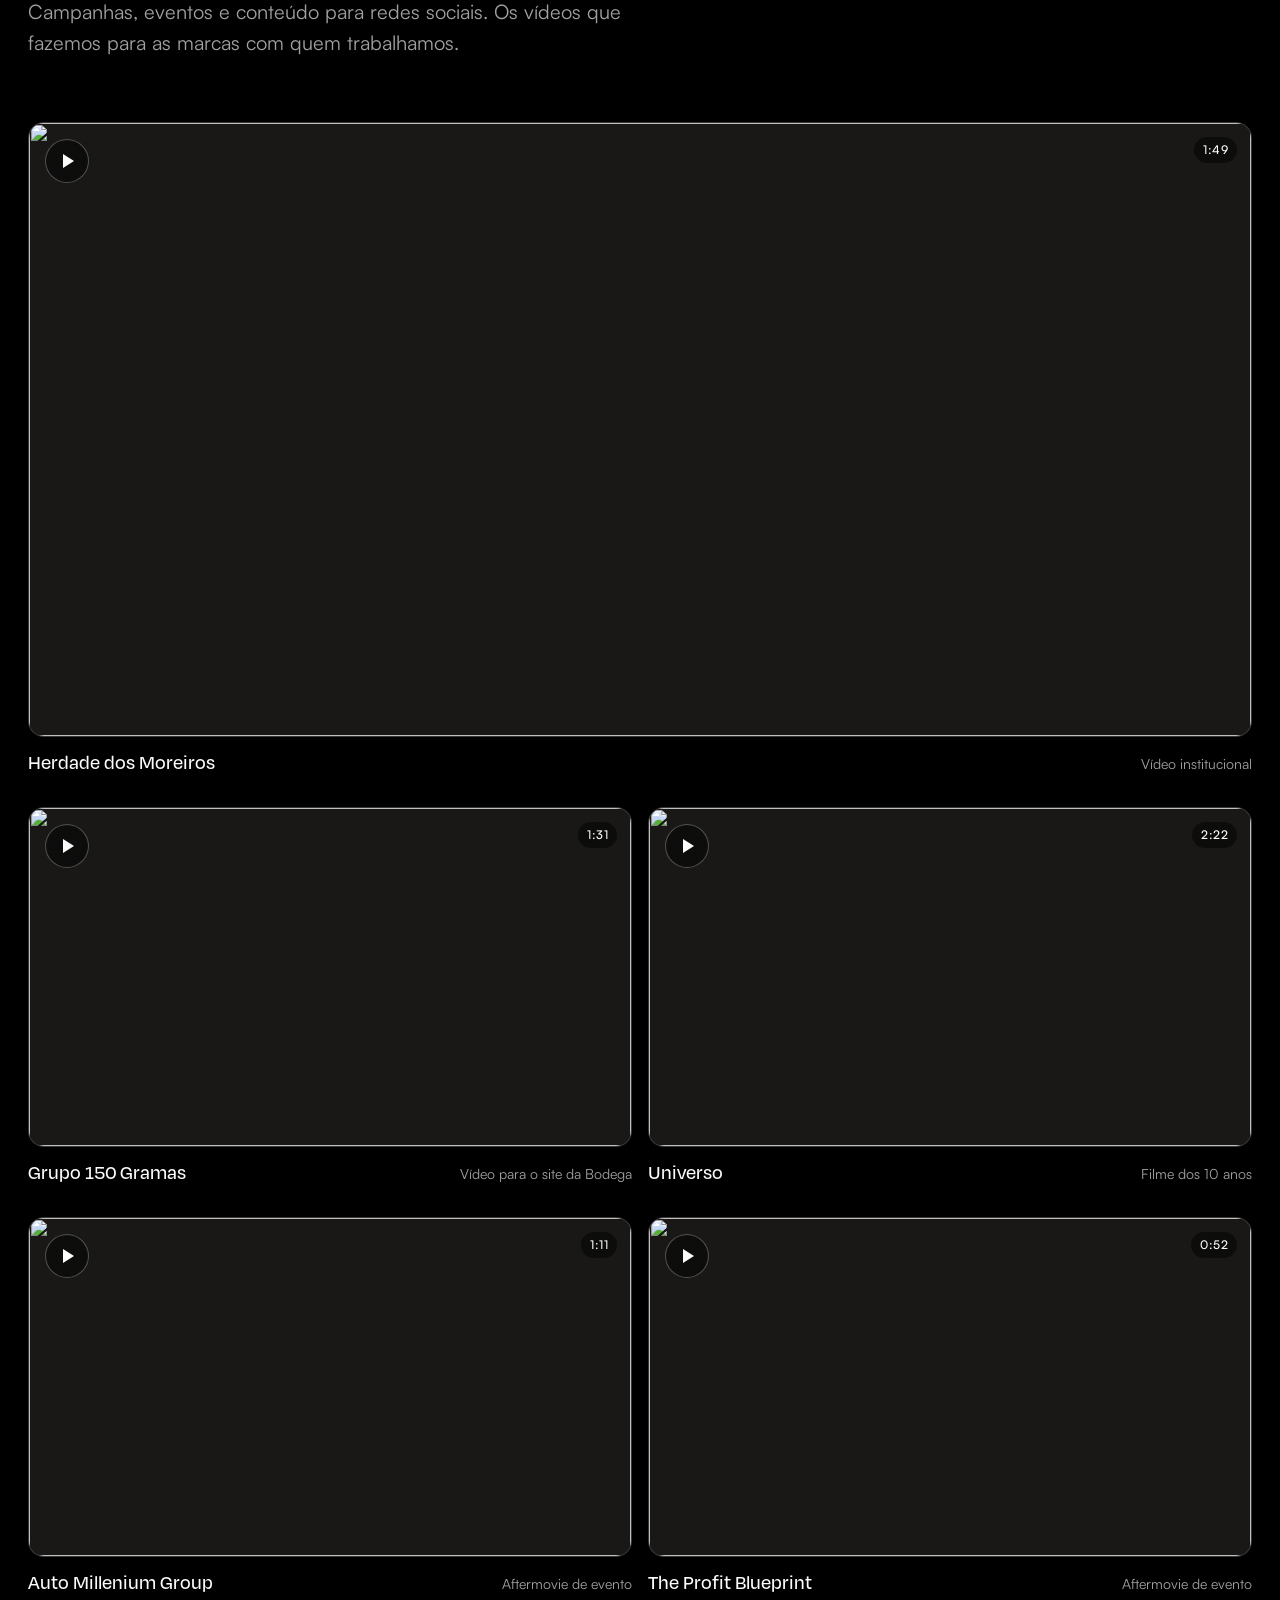
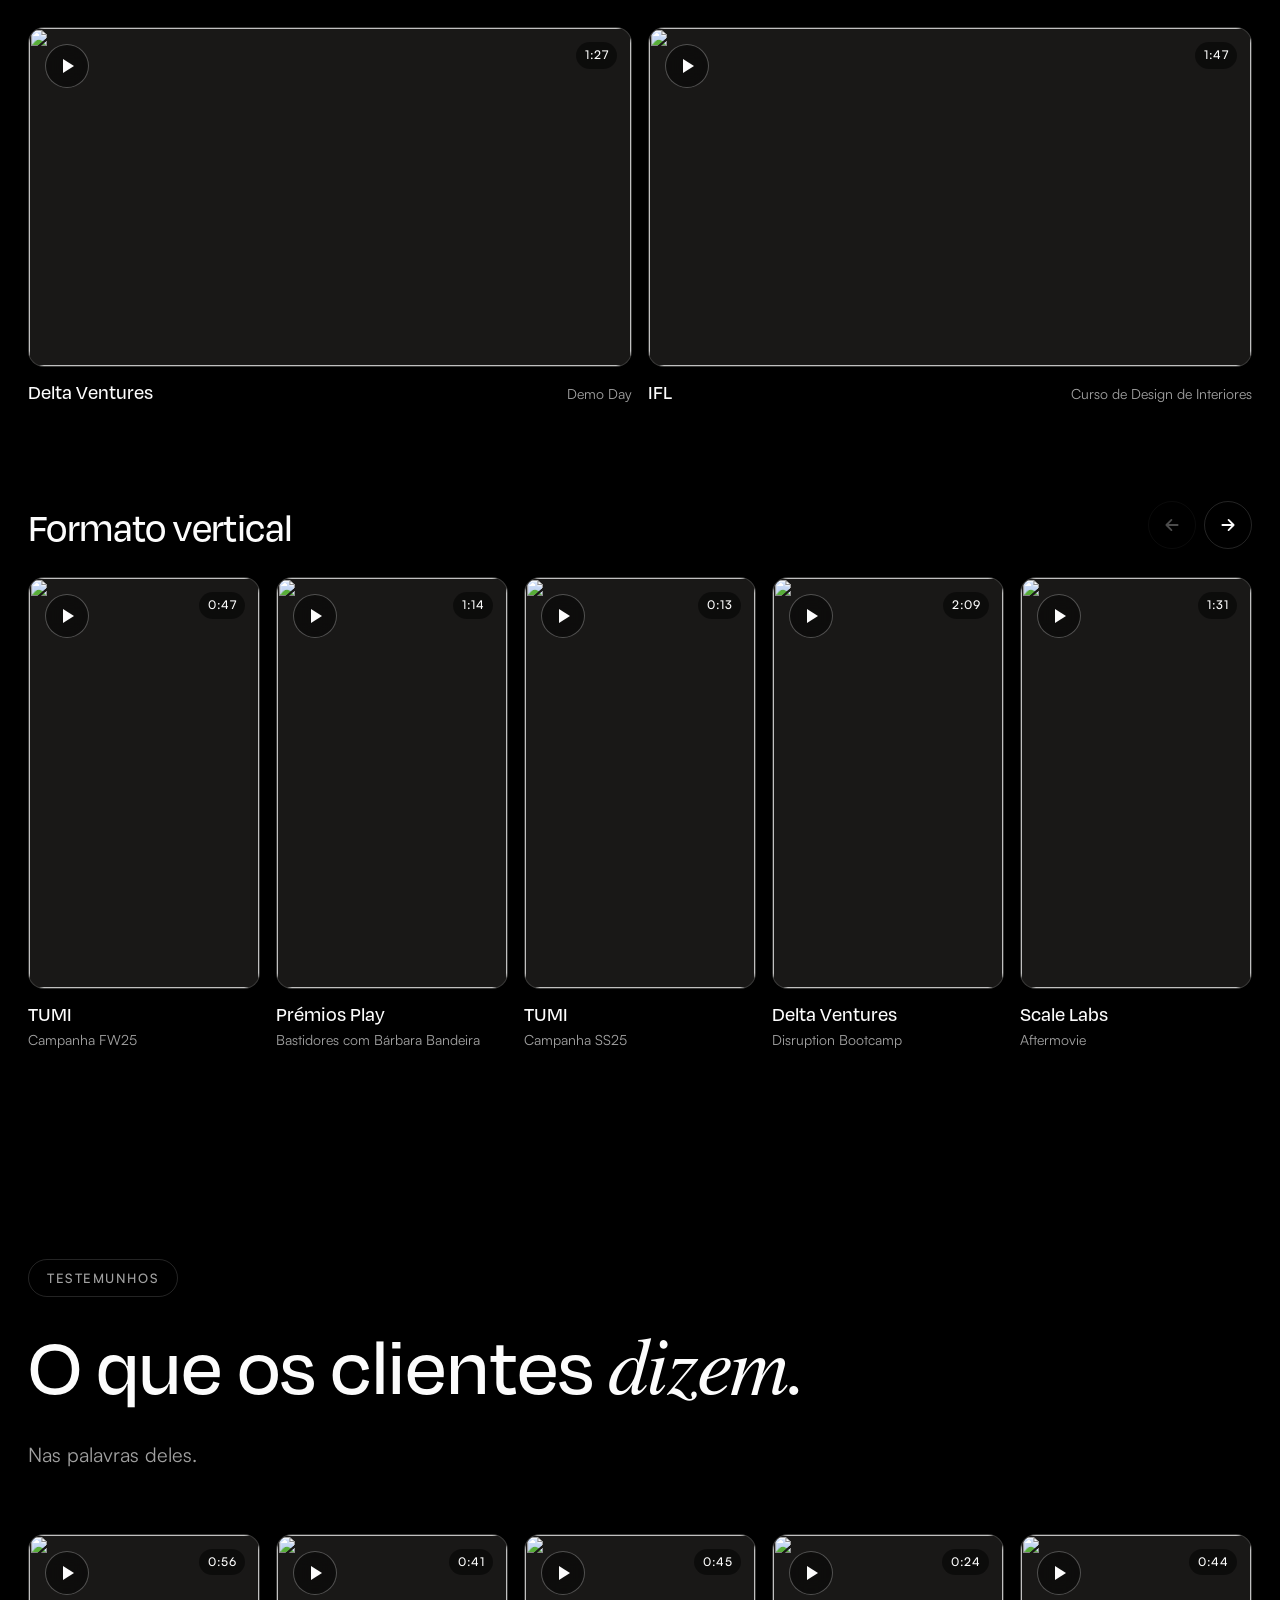
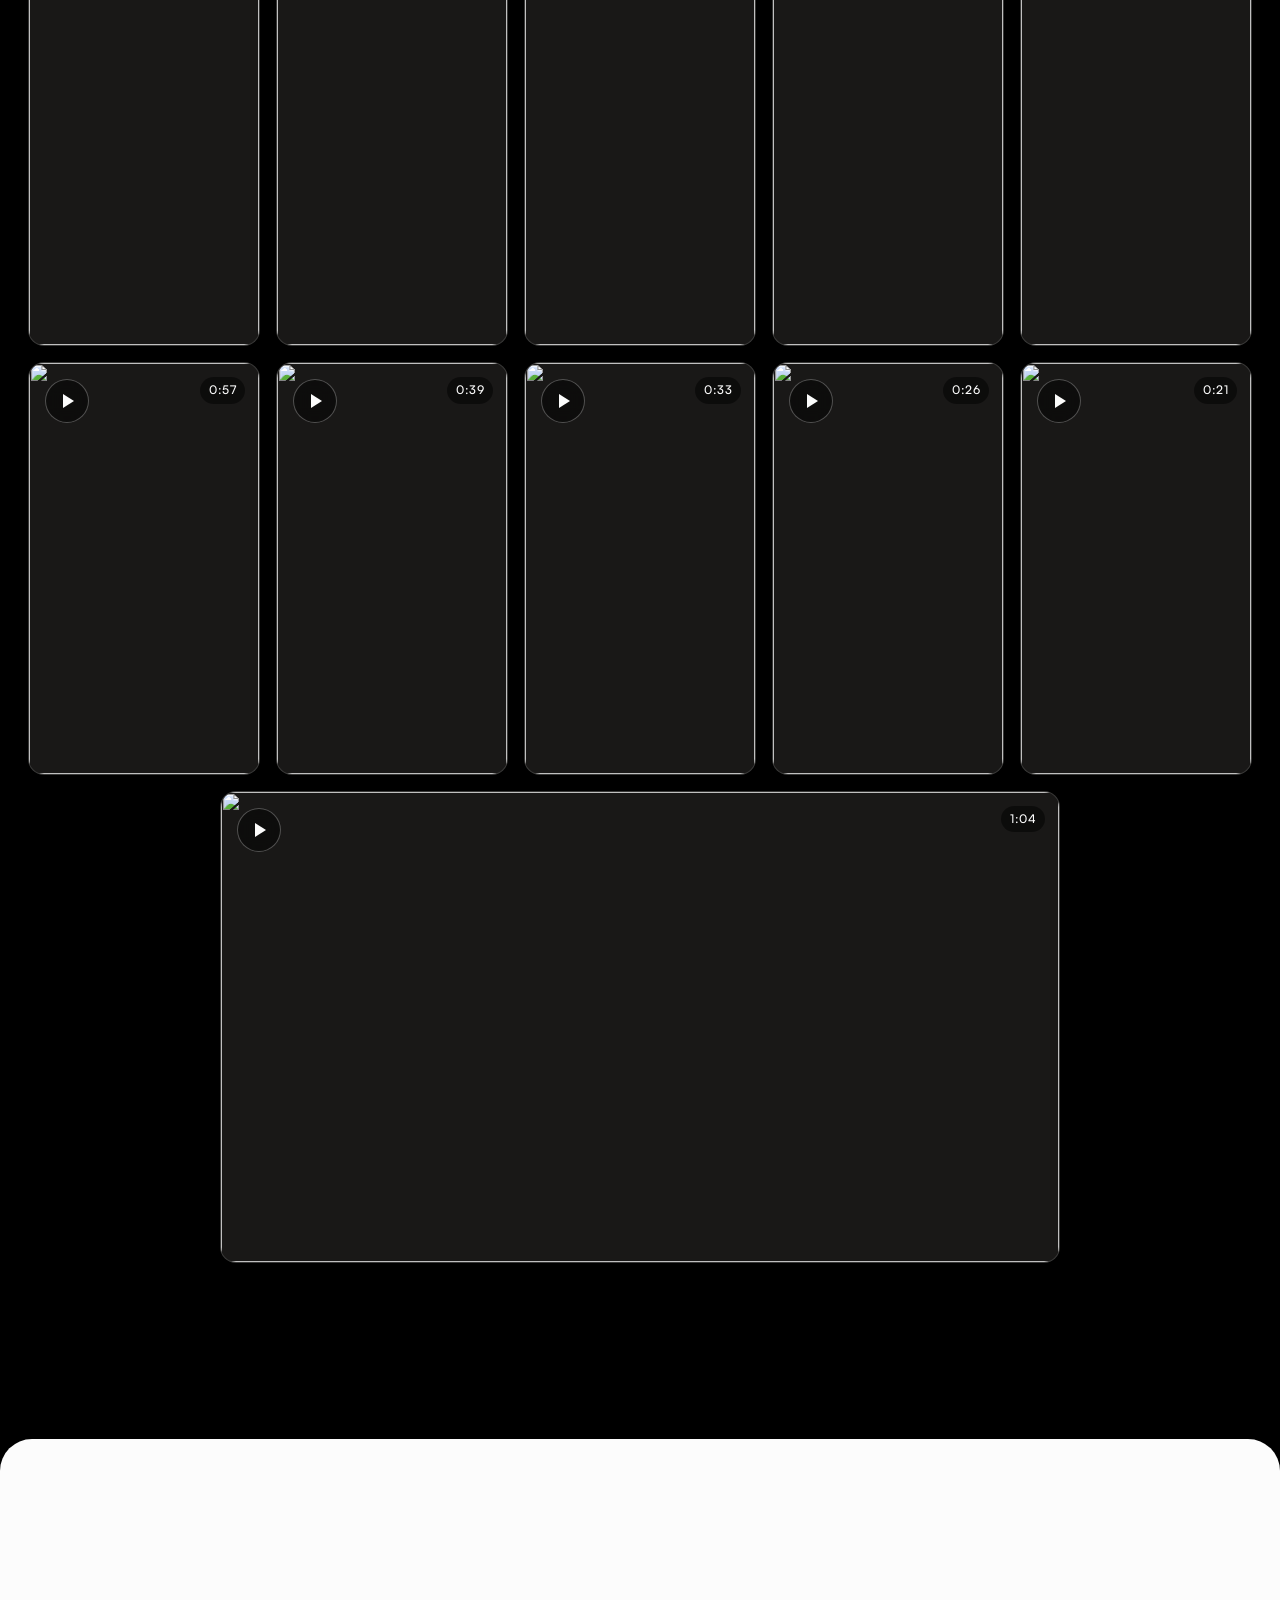
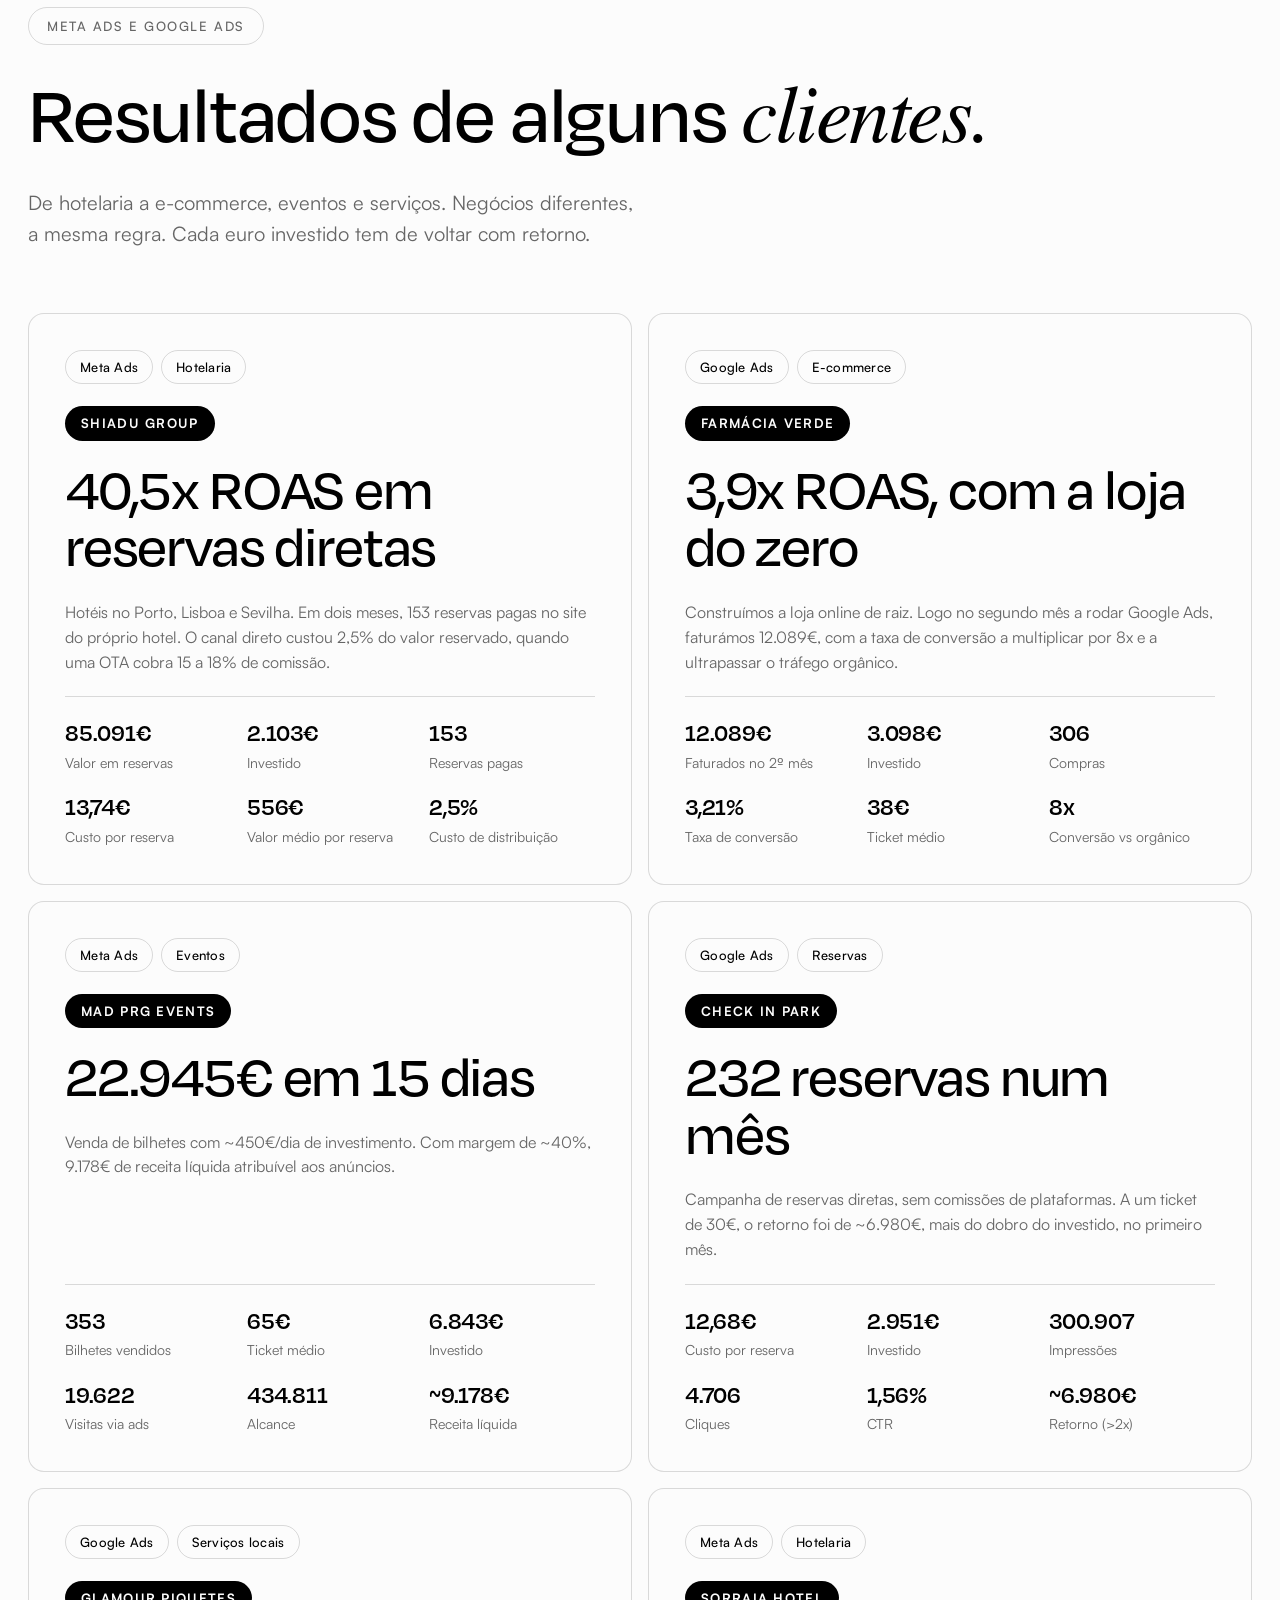
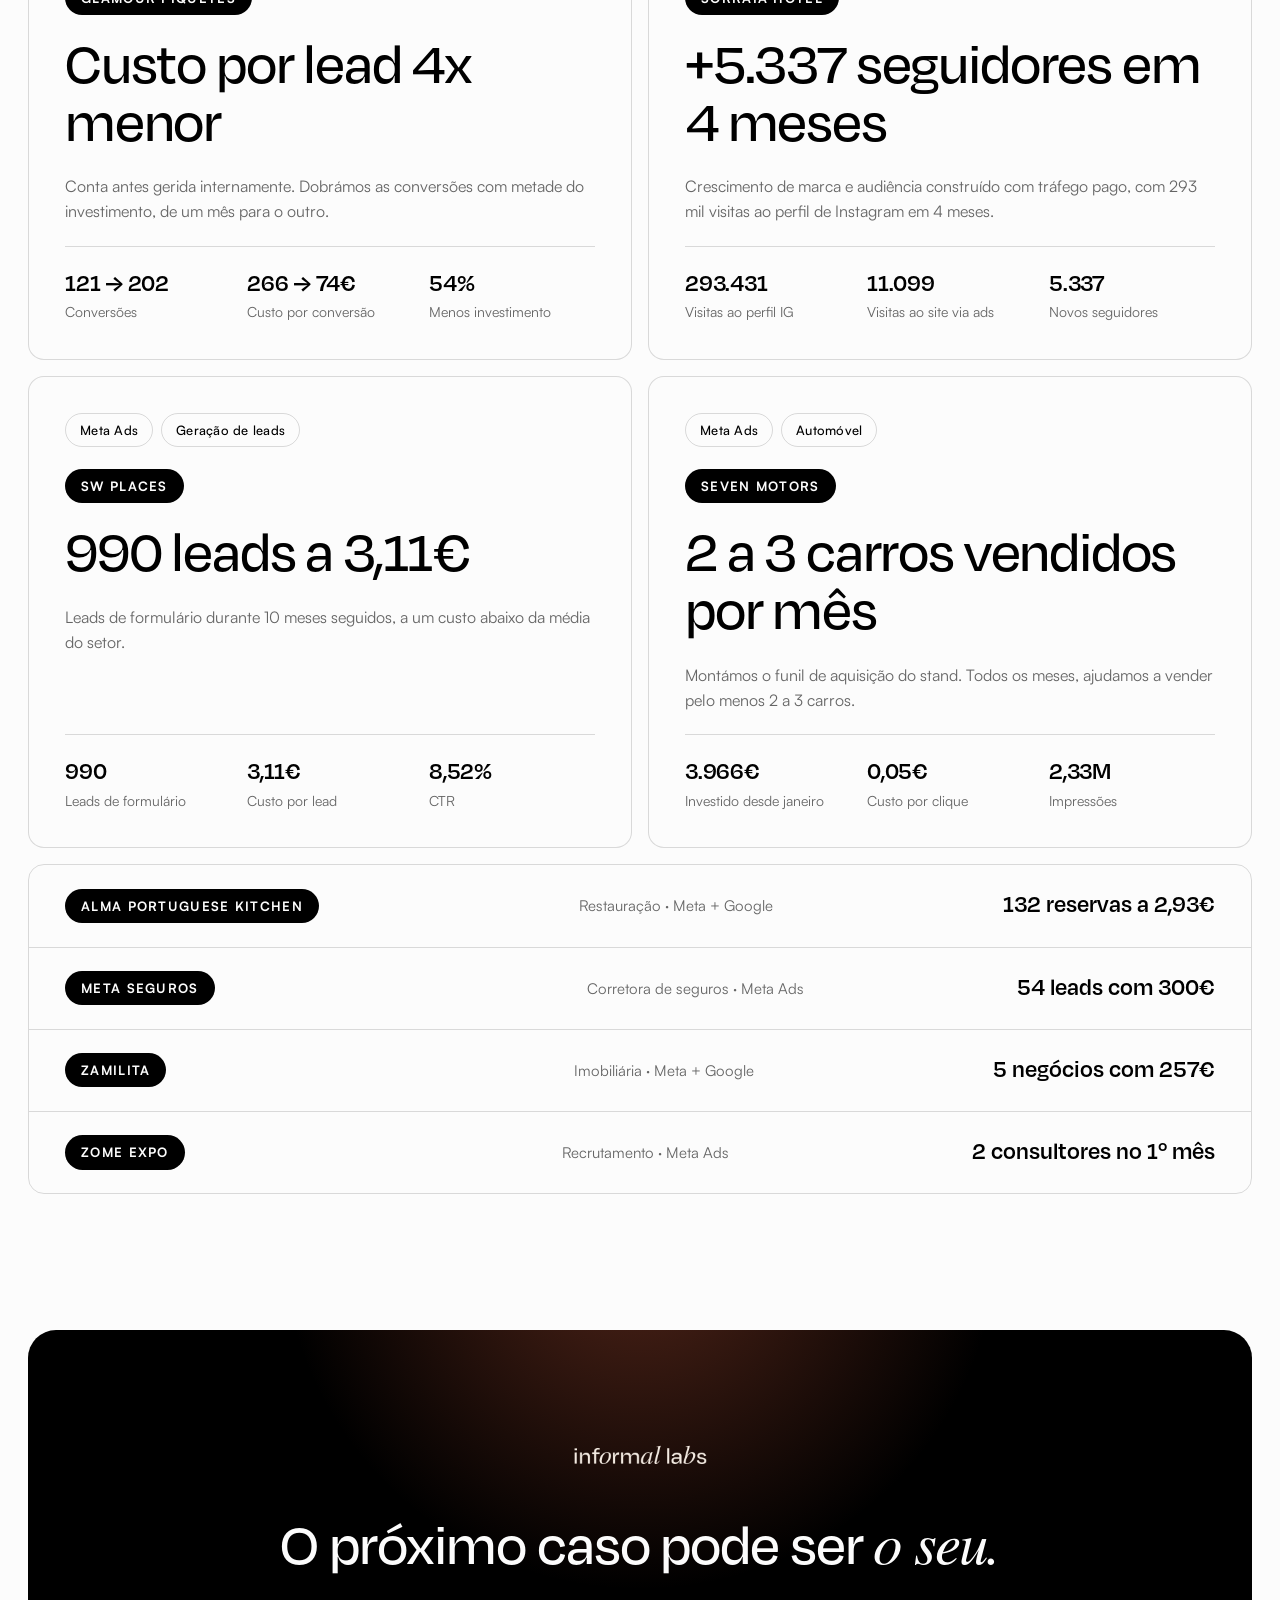
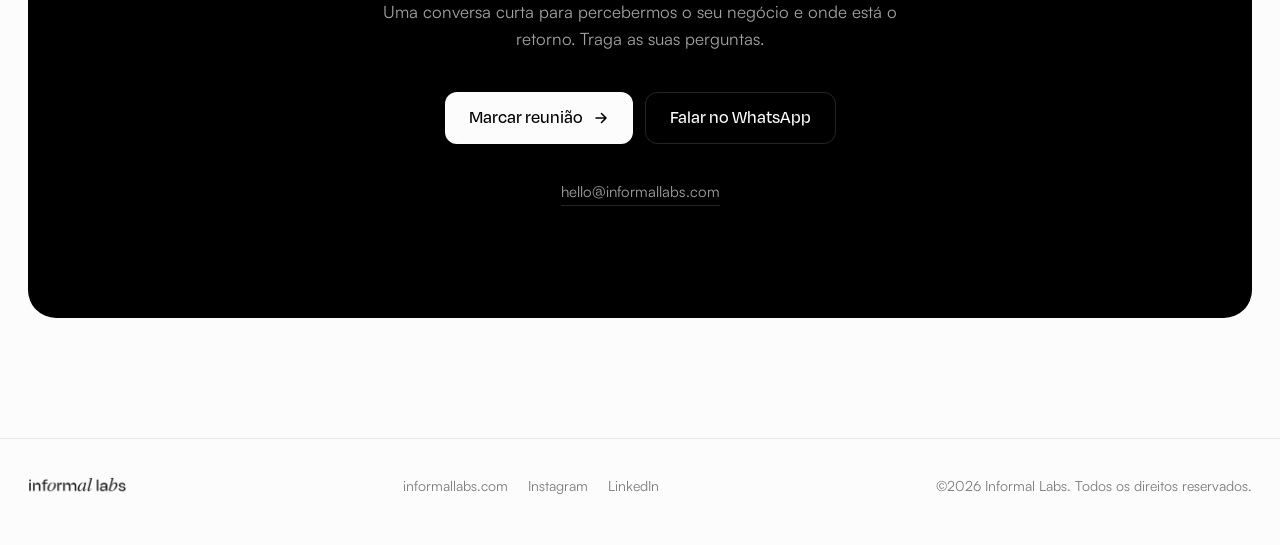
==== commit b269bf27: "Adiciona projetos em vídeo e versão em inglês Co-Authored-By: Claude Opus 5.5 <noreply@anthropic.com" ====
--- a/index.html
+++ b/index.html
@@ -29,280 +29,8 @@
   · Link de marcação: procura CAL_URL (aparece 3 vezes).
   ══════════════════════════════════════════════════════════════
 -->
-<style>
-  @font-face{font-family:'Degular';src:url('assets/fonts/Degular-Regular.otf') format('opentype');font-weight:400;font-display:swap}
-  @font-face{font-family:'Degular';src:url('assets/fonts/Degular-Medium.otf') format('opentype');font-weight:500;font-display:swap}
-  @font-face{font-family:'Degular';src:url('assets/fonts/Degular-Semibold.otf') format('opentype');font-weight:600;font-display:swap}
-  @font-face{font-family:'Stix General';src:url('assets/fonts/STIXGeneralItalic.otf') format('opentype');font-weight:400;font-style:italic;font-display:swap}
-  @font-face{font-family:'Satoshi';src:url('assets/fonts/Satoshi-Regular.otf') format('opentype');font-weight:400;font-display:swap}
-  @font-face{font-family:'Satoshi';src:url('assets/fonts/Satoshi-Medium.otf') format('opentype');font-weight:500;font-display:swap}
-  @font-face{font-family:'Satoshi';src:url('assets/fonts/Satoshi-Bold.otf') format('opentype');font-weight:700;font-display:swap}
-
-  :root{
-    /* Paleta do site informallabs.com */
-    --black:#000000;
-    --ink:#0F1010;
-    --elev:#191817;
-    --white:#FCFCFC;
-    --peach:#FAEBE3;
-    --peach-deep:#F0DFD5;
-    --orange:#D96242;
-    --grey:#767676;
-    --w08:rgba(252,252,252,.08);
-    --w14:rgba(252,252,252,.14);
-    --w40:rgba(252,252,252,.42);
-    --w64:rgba(252,252,252,.64);
-    --b08:rgba(0,0,0,.08);
-    --b14:rgba(0,0,0,.14);
-    --b60:rgba(0,0,0,.60);
-    --container:1272px;
-    --container-md:760px;
-    --radius:16px;
-    --radius-sm:12px;
-    --ease:cubic-bezier(.25,.46,.45,.94);
-    --ease-out:cubic-bezier(.16,1,.3,1);
-    --display:'Degular',Impact,sans-serif;
-    --serif:'Stix General',Georgia,serif;
-    --body:'Satoshi',system-ui,-apple-system,sans-serif;
-  }
-  *{margin:0;padding:0;box-sizing:border-box}
-  html{scroll-behavior:smooth;-webkit-text-size-adjust:100%}
-  body{
-    background:var(--black);
-    color:var(--white);
-    font-family:var(--body);
-    font-size:17px;
-    line-height:1.55;
-    -webkit-font-smoothing:antialiased;
-    -moz-osx-font-smoothing:grayscale;
-    overflow-x:hidden;
-  }
-  img{display:block;max-width:100%}
-  a{color:inherit}
-  .serif{font-family:var(--serif);font-style:italic;font-weight:400;letter-spacing:-.03em}
-  .container{max-width:var(--container);margin:0 auto;padding:0 24px}
-  .container-md{max-width:var(--container-md);margin:0 auto;padding:0 24px}
-
-  /* ── Header ───────────────────────────── */
-  header{
-    position:sticky;top:0;z-index:50;
-    background:rgba(0,0,0,.86);
-    -webkit-backdrop-filter:saturate(140%) blur(14px);
-    backdrop-filter:saturate(140%) blur(14px);
-    border-bottom:1px solid transparent;
-    transition:border-color .3s var(--ease);
-  }
-  header.scrolled{border-bottom-color:var(--w08)}
-  header .container{display:flex;align-items:center;justify-content:space-between;gap:16px;height:76px}
-  header .brand img{height:28px;width:auto}
-  .header-right{display:flex;align-items:center;gap:24px}
-  .header-tag{font-family:var(--body);font-size:13px;font-weight:500;color:var(--w64);letter-spacing:.12em;text-transform:uppercase}
-
-  /* ── Botões ───────────────────────────── */
-  .btn{
-    display:inline-flex;align-items:center;justify-content:center;gap:10px;
-    font-family:var(--display);font-size:18px;font-weight:500;line-height:1;
-    text-decoration:none;white-space:nowrap;
-    border-radius:var(--radius-sm);
-    padding:16px 24px;
-    transition:transform .25s var(--ease),background-color .25s var(--ease),border-color .25s var(--ease),color .25s var(--ease);
-  }
-  .btn:active{transform:scale(.97)}
-  .btn svg{width:16px;height:16px;flex:none;transition:transform .25s var(--ease)}
-  .btn:hover svg{transform:translateX(3px)}
-  .btn-primary{background:var(--white);color:var(--black)}
-  .btn-primary:hover{background:var(--peach)}
-  .btn-ghost{border:1px solid var(--w14);color:var(--white)}
-  .btn-ghost:hover{border-color:var(--w40)}
-  .btn-sm{font-size:16px;padding:12px 18px}
-  .btn-dark{background:var(--black);color:var(--white)}
-  .btn-dark:hover{background:#262626}
-
-  /* ── Tipografia ───────────────────────── */
-  .eyebrow{
-    display:inline-flex;align-items:center;gap:10px;
-    font-size:13px;font-weight:500;letter-spacing:.12em;text-transform:uppercase;
-    color:var(--w64);
-    border:1px solid var(--w14);border-radius:999px;
-    padding:8px 18px;margin-bottom:32px;
-  }
-  .eyebrow .dot{width:6px;height:6px;border-radius:50%;background:var(--orange)}
-  h1,h2,h3{font-family:var(--display);font-weight:500;letter-spacing:-.015em}
-  h1{font-size:clamp(54px,9.6vw,136px);line-height:.98}
-  h2{font-size:clamp(42px,6.4vw,84px);line-height:1}
-  h3{font-size:clamp(34px,4.6vw,60px);line-height:1.02}
-  .lead{font-size:clamp(17px,1.7vw,20px);color:var(--w64);max-width:620px;margin-top:28px}
-
-  /* ── Hero ─────────────────────────────── */
-  .hero{padding:132px 0 40px}
-  .hero-ctas{display:flex;flex-wrap:wrap;gap:12px;margin-top:40px}
-  .metrics{display:grid;grid-template-columns:repeat(3,1fr);gap:16px;margin-top:104px}
-  .metric{border:1px solid var(--w14);border-radius:var(--radius);padding:32px;background:linear-gradient(180deg,rgba(252,252,252,.03),rgba(252,252,252,0))}
-  .metric .value{font-family:var(--display);font-size:clamp(46px,5.4vw,72px);font-weight:500;line-height:1;letter-spacing:-.02em}
-  .metric .label{font-size:15px;color:var(--w64);margin-top:14px;max-width:240px}
-
-  /* ── Marcas ───────────────────────────── */
-  .brands{padding:112px 0 0}
-  .brands-title{font-size:13px;font-weight:500;letter-spacing:.12em;text-transform:uppercase;color:var(--w40);text-align:center;margin-bottom:28px}
-  .marquee{
-    position:relative;overflow:hidden;
-    -webkit-mask-image:linear-gradient(90deg,transparent,#000 12%,#000 88%,transparent);
-    mask-image:linear-gradient(90deg,transparent,#000 12%,#000 88%,transparent);
-  }
-  .marquee-track{display:flex;width:max-content;animation:marquee 42s linear infinite}
-  .marquee:hover .marquee-track{animation-play-state:paused}
-  .marquee-track img{height:84px;width:126px;object-fit:contain;margin:0 22px;opacity:.72;transition:opacity .3s var(--ease)}
-  .marquee-track img:hover{opacity:1}
-  @keyframes marquee{to{transform:translateX(-50%)}}
-
-  /* ── Testemunhos ──────────────────────── */
-  section{padding:168px 0 40px}
-  .videos{display:grid;grid-template-columns:repeat(5,1fr);gap:16px;margin-top:64px}
-  .video-slot{
-    position:relative;aspect-ratio:9/16;
-    border:1px solid var(--w14);border-radius:var(--radius);
-    overflow:hidden;background:var(--elev);
-    transition:border-color .3s var(--ease);
-    isolation:isolate;
-  }
-  .video-slot.landscape{grid-column:1 / -1;aspect-ratio:16/9;max-width:840px;width:100%;justify-self:center}
-  .video-slot:hover{border-color:var(--w40)}
-  .video-slot button{
-    all:unset;position:absolute;inset:0;cursor:pointer;display:block;
-  }
-  .video-slot button:focus-visible{outline:2px solid var(--orange);outline-offset:-2px;border-radius:var(--radius)}
-  .video-slot .poster{position:absolute;inset:0;width:100%;height:100%;object-fit:cover;transition:transform .6s var(--ease-out),filter .4s var(--ease)}
-  .video-slot:hover .poster{transform:scale(1.03)}
-  .video-slot .play{
-    position:absolute;left:16px;top:16px;
-    width:44px;height:44px;border-radius:50%;
-    background:rgba(0,0,0,.45);
-    -webkit-backdrop-filter:blur(8px);backdrop-filter:blur(8px);
-    border:1px solid rgba(255,255,255,.28);
-    display:flex;align-items:center;justify-content:center;
-    transition:transform .3s var(--ease),background-color .3s var(--ease);
-  }
-  .video-slot:hover .play{transform:scale(1.08);background:var(--white)}
-  .video-slot .play::after{content:"";margin-left:3px;border-left:11px solid var(--white);border-top:7px solid transparent;border-bottom:7px solid transparent;transition:border-color .3s var(--ease)}
-  .video-slot:hover .play::after{border-left-color:var(--black)}
-  .video-slot .dur{position:absolute;right:14px;top:14px;font-size:12px;font-weight:500;letter-spacing:.04em;padding:4px 9px;border-radius:999px;background:rgba(0,0,0,.5);color:var(--white)}
-  .video-slot iframe{position:absolute;inset:0;width:100%;height:100%;border:0}
-
-  /* ── Casos (bloco claro) ──────────────── */
-  .light{background:var(--white);color:var(--black);padding:168px 0 96px;border-radius:32px 32px 0 0;margin-top:136px}
-  .light .eyebrow{color:var(--b60);border-color:var(--b14)}
-  .light .lead{color:var(--b60)}
-  .featured{display:grid;grid-template-columns:1fr 1fr;gap:16px;margin-top:64px}
-  .case{
-    border:1px solid var(--b14);border-radius:var(--radius);
-    padding:36px;background:var(--white);
-    display:flex;flex-direction:column;gap:22px;
-    transition:border-color .3s var(--ease),transform .4s var(--ease-out);
-  }
-  .case:hover{border-color:rgba(0,0,0,.28)}
-  .tags{display:flex;flex-wrap:wrap;gap:8px}
-  .tag{font-size:13px;font-weight:500;border:1px solid var(--b14);border-radius:999px;padding:6px 14px;letter-spacing:.02em}
-  .client{display:inline-block;align-self:flex-start;font-size:13px;font-weight:700;letter-spacing:.1em;text-transform:uppercase;color:var(--white);background:var(--black);border-radius:999px;padding:7px 16px}
-  .headline{font-family:var(--display);font-size:clamp(38px,4.6vw,60px);font-weight:500;line-height:.98;letter-spacing:-.02em}
-  .context{font-size:16px;color:var(--b60);max-width:600px}
-  .stats{display:grid;grid-template-columns:repeat(3,1fr);gap:22px 16px;border-top:1px solid var(--b14);padding-top:24px;margin-top:auto}
-  .stat .v{font-family:var(--display);font-size:24px;font-weight:600;line-height:1.1;letter-spacing:-.01em}
-  .stat .l{font-size:14px;color:var(--b60);margin-top:4px}
-
-  /* Lista final */
-  .strip{margin-top:16px;border:1px solid var(--b14);border-radius:var(--radius);overflow:hidden}
-  .strip-row{display:grid;grid-template-columns:1.1fr .9fr auto;gap:16px;align-items:center;padding:22px 36px;border-bottom:1px solid var(--b14);transition:background-color .25s var(--ease)}
-  .strip-row:hover{background:rgba(250,235,227,.45)}
-  .strip-row:last-child{border-bottom:0}
-  .strip-row .c{justify-self:start;font-size:13px;font-weight:700;letter-spacing:.1em;text-transform:uppercase;color:var(--white);background:var(--black);border-radius:999px;padding:7px 16px}
-  .strip-row .s{font-size:15px;color:var(--b60)}
-  .strip-row .n{font-family:var(--display);font-size:24px;font-weight:600;text-align:right;white-space:nowrap}
-
-  /* ── Fecho ────────────────────────────── */
-  .closing{background:var(--white);color:var(--black);padding:40px 0 120px}
-  .closing-card{
-    position:relative;overflow:hidden;
-    background:var(--black);color:var(--white);
-    border-radius:28px;padding:112px 40px;text-align:center;
-  }
-  .closing-card::before{
-    content:"";position:absolute;width:720px;height:720px;left:50%;top:-460px;transform:translateX(-50%);
-    background:radial-gradient(closest-side,rgba(217,98,66,.38),rgba(217,98,66,0));
-    pointer-events:none;
-  }
-  .closing-card > *{position:relative}
-  .closing-card img{height:30px;width:auto;margin:0 auto 44px;opacity:.95}
-  .closing-card p{color:var(--w64);margin:22px auto 0;max-width:520px}
-  .closing-ctas{display:flex;flex-wrap:wrap;justify-content:center;gap:12px;margin-top:40px}
-  .contact-line{display:flex;flex-wrap:wrap;justify-content:center;gap:8px 28px;margin-top:36px;font-size:15px;color:var(--w64)}
-  .contact-line a{text-decoration:none;border-bottom:1px solid var(--w14);padding-bottom:2px;transition:color .2s var(--ease),border-color .2s var(--ease)}
-  .contact-line a:hover{color:var(--white);border-color:var(--w64)}
-
-  footer{background:var(--white);color:var(--black);border-top:1px solid var(--b08);padding:36px 0 48px}
-  footer .container{display:flex;align-items:center;justify-content:space-between;flex-wrap:wrap;gap:16px}
-  footer img{height:22px;width:auto}
-  footer span,footer a{font-size:14px;color:rgba(0,0,0,.5);text-decoration:none}
-  footer a:hover{color:var(--black)}
-  .foot-links{display:flex;gap:20px;flex-wrap:wrap}
-
-  /* ── Botão flutuante (mobile) ─────────── */
-  .float-cta{display:none}
-
-  /* ── Animações ────────────────────────── */
-  .reveal{opacity:0;transform:translateY(24px);transition:opacity .7s var(--ease-out),transform .7s var(--ease-out)}
-  .reveal.in{opacity:1;transform:none}
-  .no-js .reveal{opacity:1;transform:none}
-
-  @media (prefers-reduced-motion:reduce){
-    html{scroll-behavior:auto}
-    .reveal{opacity:1;transform:none;transition:none}
-    .marquee-track{animation:none;flex-wrap:wrap;justify-content:center;width:auto}
-    .marquee-track img[aria-hidden]{display:none}
-    .marquee{-webkit-mask-image:none;mask-image:none}
-  }
-
-  /* ── Responsivo ───────────────────────── */
-  @media (max-width:1100px){
-    .videos{grid-template-columns:repeat(4,1fr)}
-  }
-  @media (max-width:900px){
-    .videos{grid-template-columns:repeat(3,1fr)}
-  }
-  @media (max-width:767px){
-    body{font-size:16px}
-    header .container{height:64px}
-    header .brand img{height:24px}
-    .header-tag{display:none}
-    .hero{padding:80px 0 24px}
-    .metrics{grid-template-columns:1fr;gap:12px;margin-top:64px}
-    .metric{padding:24px 24px 26px}
-    .brands{padding:88px 0 0}
-    .marquee-track img{height:64px;width:96px;margin:0 14px}
-    section{padding:120px 0 24px}
-    .videos{grid-template-columns:repeat(2,1fr);gap:10px;margin-top:44px}
-    .video-slot .play{width:38px;height:38px;left:12px;top:12px}
-    .light{padding:112px 0 64px;margin-top:104px;border-radius:24px 24px 0 0}
-    .featured{grid-template-columns:1fr;margin-top:44px;gap:12px}
-    .case{padding:26px 22px}
-    .stats{grid-template-columns:repeat(2,1fr)}
-    .strip-row{grid-template-columns:1fr;gap:6px;padding:20px 22px}
-    .strip-row .n{text-align:left}
-    .closing{padding:24px 0 80px}
-    .closing-card{padding:80px 22px;border-radius:24px}
-    .btn{width:100%}
-    .hero-ctas .btn,.closing-ctas .btn{width:100%}
-    header .btn{width:auto}
-    footer .container{flex-direction:column;align-items:flex-start}
-    .float-cta{
-      display:flex;position:fixed;left:16px;right:16px;bottom:16px;z-index:60;width:auto;
-      border:1px solid rgba(0,0,0,.12);
-      box-shadow:0 10px 30px rgba(0,0,0,.35);
-      transform:translateY(140%);transition:transform .45s var(--ease-out);
-    }
-    .float-cta.show{transform:none}
-    .float-cta.on-light{background:var(--black);color:var(--white);border-color:var(--black)}
-  }
-</style>
+<link rel="alternate" hreflang="en" href="https://resultados.informallabs.com/en/">
+<link rel="stylesheet" href="assets/site.css">
 </head>
 <body class="no-js">
 
@@ -313,6 +41,7 @@
     </a>
     <div class="header-right">
       <span class="header-tag">Resultados</span>
+      <a class="lang-link" href="en/" hreflang="en" aria-label="English version">EN</a>
       <a class="btn btn-primary btn-sm" href="https://calendar.app.google/W2bGcvoLUGYVpjY57" target="_blank" rel="noopener" data-cal>Marcar reunião</a><!-- CAL_URL -->
     </div>
   </div>
@@ -324,7 +53,7 @@
 <div class="hero">
   <div class="container">
     <h1 class="reveal">O nosso trabalho,<br>em <span class="serif">números.</span></h1>
-    <p class="lead reveal">Antes de falarmos, queremos que veja o que já construímos. Os testemunhos de quem trabalha connosco e os números reais das contas que gerimos.</p>
+    <p class="lead reveal">Antes de falarmos, queremos que veja o que já construímos. Os vídeos que produzimos, os testemunhos de quem trabalha connosco e os números reais das contas que gerimos.</p>
     <div class="hero-ctas reveal">
       <a class="btn btn-primary" href="https://calendar.app.google/W2bGcvoLUGYVpjY57" target="_blank" rel="noopener" data-cal>Marcar reunião <svg viewBox="0 0 16 16" fill="none" aria-hidden="true"><path d="M3 8h10m0 0L8.5 3.5M13 8l-4.5 4.5" stroke="currentColor" stroke-width="1.6" stroke-linecap="round" stroke-linejoin="round"/></svg></a><!-- CAL_URL -->
       <a class="btn btn-ghost" href="#resultados">Ver resultados</a>
@@ -379,6 +108,49 @@
   </div>
 </div>
 
+<!-- ══ PROJETOS EM VÍDEO ══ -->
+<section id="projetos">
+  <div class="container">
+    <div class="eyebrow reveal">Produção audiovisual</div>
+    <h2 class="reveal">O que <span class="serif">produzimos.</span></h2>
+    <p class="lead reveal">Campanhas, eventos e conteúdo para redes sociais. Os vídeos que fazemos para as marcas com quem trabalhamos.</p>
+
+    <div class="work-feature">
+      <figure class="work-item reveal"><div class="video-slot" style="aspect-ratio:426/214" data-vimeo-id="1200141791" data-dur="1:49" data-thumb="https://i.vimeocdn.com/video/2167156148-25cb6b4019b79d774f5da36357d70b6dc1bbebb41986eb65e4f180261f20be5a-d_1920" data-label="Herdade dos Moreiros, Vídeo institucional"></div><figcaption><span class="wt">Herdade dos Moreiros</span><span class="ws">Vídeo institucional</span></figcaption></figure>
+    </div>
+    <div class="work-grid">
+      <figure class="work-item reveal"><div class="video-slot" style="aspect-ratio:426/240" data-vimeo-id="1087360125" data-dur="1:31" data-thumb="https://i.vimeocdn.com/video/2019337240-9d388ac30fdccd2ad5d1842100631267af9236da04f820d6d36890792c4eb653-d_1280" data-label="Grupo 150 Gramas, Vídeo para o site da Bodega"></div><figcaption><span class="wt">Grupo 150 Gramas</span><span class="ws">Vídeo para o site da Bodega</span></figcaption></figure>
+      <figure class="work-item reveal"><div class="video-slot" style="aspect-ratio:426/240" data-vimeo-id="1143470737" data-dur="2:22" data-thumb="https://i.vimeocdn.com/video/2091672612-adf9908701e1c92a69d1cd8d2aaa2d7c96c90b008fa942bf8b6adbab46481400-d_1280" data-label="Universo, Filme dos 10 anos"></div><figcaption><span class="wt">Universo</span><span class="ws">Filme dos 10 anos</span></figcaption></figure>
+      <figure class="work-item reveal"><div class="video-slot" style="aspect-ratio:426/240" data-vimeo-id="1170997468" data-dur="1:11" data-thumb="https://i.vimeocdn.com/video/2130350127-e16f3bb074fe35fc5ee8bcb805172635f3ac438724c78425e713588cd4d98535-d_1280" data-label="Auto Millenium Group, Aftermovie de evento"></div><figcaption><span class="wt">Auto Millenium Group</span><span class="ws">Aftermovie de evento</span></figcaption></figure>
+      <figure class="work-item reveal"><div class="video-slot" style="aspect-ratio:426/240" data-vimeo-id="1159355587" data-dur="0:52" data-thumb="https://i.vimeocdn.com/video/2113681931-08f39f46eb82b1c74dd3afdf86a2a9167ffdc2aae950a3019098c59e67967c6c-d_1280" data-label="The Profit Blueprint, Aftermovie de evento"></div><figcaption><span class="wt">The Profit Blueprint</span><span class="ws">Aftermovie de evento</span></figcaption></figure>
+      <figure class="work-item reveal"><div class="video-slot" style="aspect-ratio:426/240" data-vimeo-id="1171013054" data-dur="1:27" data-thumb="https://i.vimeocdn.com/video/2130361686-fac3ec6eab69b60f3891b05c8d9e67b86ae3da57d5607599282eb3728bab52c9-d_1280" data-label="Delta Ventures, Demo Day"></div><figcaption><span class="wt">Delta Ventures</span><span class="ws">Demo Day</span></figcaption></figure>
+      <figure class="work-item reveal"><div class="video-slot" style="aspect-ratio:426/240" data-vimeo-id="1171012414" data-dur="1:47" data-thumb="https://i.vimeocdn.com/video/2130360949-4e4193558242cd6c41203a81bf217e11a65d4b66c4150b7a6c27405a6f18eed5-d_1280" data-label="IFL, Curso de Design de Interiores"></div><figcaption><span class="wt">IFL</span><span class="ws">Curso de Design de Interiores</span></figcaption></figure>
+    </div>
+
+    <div data-reels>
+      <div class="reels-head">
+        <h3 class="reveal">Formato vertical</h3>
+        <div class="reels-nav">
+          <button type="button" data-prev aria-label="Anterior"><svg viewBox="0 0 16 16" fill="none" aria-hidden="true"><path d="M13 8H3m0 0l4.5-4.5M3 8l4.5 4.5" stroke="currentColor" stroke-width="1.6" stroke-linecap="round" stroke-linejoin="round"/></svg></button>
+          <button type="button" data-next aria-label="Seguinte"><svg viewBox="0 0 16 16" fill="none" aria-hidden="true"><path d="M3 8h10m0 0L8.5 3.5M13 8l-4.5 4.5" stroke="currentColor" stroke-width="1.6" stroke-linecap="round" stroke-linejoin="round"/></svg></button>
+        </div>
+      </div>
+      <div class="reels reveal" role="region" aria-label="Vídeos verticais" tabindex="0">
+        <figure class="work-item"><div class="video-slot" style="aspect-ratio:240/426" data-vimeo-id="1107697502" data-dur="0:47" data-thumb="https://i.vimeocdn.com/video/2044763372-b7ce40f84b447fe281df3d40d9b8db8957a669dba9a09673fd987559e9d222db-d_720" data-label="TUMI, Campanha FW25"></div><figcaption><span class="wt">TUMI</span><span class="ws">Campanha FW25</span></figcaption></figure>
+        <figure class="work-item"><div class="video-slot" style="aspect-ratio:240/426" data-vimeo-id="1075691575" data-dur="1:14" data-thumb="https://i.vimeocdn.com/video/2017857980-a818c93e15d9a805f3d716108d4c23c04c373641eed050dbe948a0720f93e787-d_720" data-label="Prémios Play, Bastidores com Bárbara Bandeira"></div><figcaption><span class="wt">Prémios Play</span><span class="ws">Bastidores com Bárbara Bandeira</span></figcaption></figure>
+        <figure class="work-item"><div class="video-slot" style="aspect-ratio:240/426" data-vimeo-id="1033138054" data-dur="0:13" data-thumb="https://i.vimeocdn.com/video/1954198866-2faa0f8f8ec046d5e440b485f4661b231956c1f31ba5d5fe5f4da42ada353c7f-d_720" data-label="TUMI, Campanha SS25"></div><figcaption><span class="wt">TUMI</span><span class="ws">Campanha SS25</span></figcaption></figure>
+        <figure class="work-item"><div class="video-slot" style="aspect-ratio:240/426" data-vimeo-id="1171006681" data-dur="2:09" data-thumb="https://i.vimeocdn.com/video/2130353450-32b00a93193dfa17e2145018863bcea5c96a42880c97ace6d0c33a9740c5fc71-d_720" data-label="Delta Ventures, Disruption Bootcamp"></div><figcaption><span class="wt">Delta Ventures</span><span class="ws">Disruption Bootcamp</span></figcaption></figure>
+        <figure class="work-item"><div class="video-slot" style="aspect-ratio:240/426" data-vimeo-id="1159630990" data-dur="1:31" data-thumb="https://i.vimeocdn.com/video/2114042180-ef168928cf5e598d07674d1f1a1605530c11bf3518f810903d5e6e4dc957862e-d_720" data-label="Scale Labs, Aftermovie"></div><figcaption><span class="wt">Scale Labs</span><span class="ws">Aftermovie</span></figcaption></figure>
+        <figure class="work-item"><div class="video-slot" style="aspect-ratio:240/426" data-vimeo-id="1173322053" data-dur="0:26" data-thumb="https://i.vimeocdn.com/video/2133515522-d29cc9767c5041fc087686ad629e6230822a76f14f2d9c24a70bb535d579b8b4-d_720" data-label="Evento, Reels pré evento"></div><figcaption><span class="wt">Evento</span><span class="ws">Reels pré evento</span></figcaption></figure>
+        <figure class="work-item"><div class="video-slot" style="aspect-ratio:240/426" data-vimeo-id="1159188040" data-dur="0:26" data-thumb="https://i.vimeocdn.com/video/2113457559-370caa0b4845480b106d45d7ace317be2362e6ecba3814ae1761e543734a024a-d_720" data-label="Redes sociais, Reels de marca"></div><figcaption><span class="wt">Redes sociais</span><span class="ws">Reels de marca</span></figcaption></figure>
+        <figure class="work-item"><div class="video-slot" style="aspect-ratio:240/426" data-vimeo-id="1087360109" data-dur="0:54" data-thumb="https://i.vimeocdn.com/video/2019337208-d5e7cee0dde464c0ae40e0c10398a65f4ee434657bb490b68a35130a532143f5-d_720" data-label="Grupo 150 Gramas, Reel da Bodega"></div><figcaption><span class="wt">Grupo 150 Gramas</span><span class="ws">Reel da Bodega</span></figcaption></figure>
+        <figure class="work-item"><div class="video-slot" style="aspect-ratio:240/426" data-vimeo-id="1171012350" data-dur="0:08" data-thumb="https://i.vimeocdn.com/video/2130360839-2426defc2a42648a1682ea14106692bc5ca4beece7c641ac7c69fcb6b20ef9c3-d_720" data-label="Attiko, Reel"></div><figcaption><span class="wt">Attiko</span><span class="ws">Reel</span></figcaption></figure>
+      </div>
+    </div>
+  </div>
+</section>
+
+
 <!-- ══ TESTEMUNHOS ══ -->
 <section>
   <div class="container">
@@ -581,65 +353,7 @@
 
 <a class="btn btn-primary float-cta" href="https://calendar.app.google/W2bGcvoLUGYVpjY57" target="_blank" rel="noopener" data-cal>Marcar reunião <svg viewBox="0 0 16 16" fill="none" aria-hidden="true"><path d="M3 8h10m0 0L8.5 3.5M13 8l-4.5 4.5" stroke="currentColor" stroke-width="1.6" stroke-linecap="round" stroke-linejoin="round"/></svg></a>
 
-<script>
-  document.body.classList.remove('no-js');
-
-  // Testemunhos: miniatura leve; o player do Vimeo só carrega ao clicar
-  document.querySelectorAll('.video-slot').forEach(function(slot){
-    var id = (slot.getAttribute('data-vimeo-id') || '').trim();
-    if(!/^[0-9]+$/.test(id)) return;
-    var label = slot.getAttribute('data-label') || 'Testemunho';
-    var btn = document.createElement('button');
-    btn.type = 'button';
-    btn.setAttribute('aria-label', 'Ver testemunho de ' + label);
-    var img = document.createElement('img');
-    img.className = 'poster'; img.alt = ''; img.loading = 'lazy'; img.decoding = 'async';
-    img.src = slot.getAttribute('data-thumb') || ('https://vumbnail.com/' + id + '.jpg');
-    btn.appendChild(img);
-    var play = document.createElement('span'); play.className = 'play'; btn.appendChild(play);
-    var d = slot.getAttribute('data-dur');
-    if(d){ var s = document.createElement('span'); s.className = 'dur'; s.textContent = d; btn.appendChild(s); }
-    btn.addEventListener('click', function(){
-      var f = document.createElement('iframe');
-      f.src = 'https://player.vimeo.com/video/' + id + '?autoplay=1&dnt=1&title=0&byline=0&portrait=0&badge=0';
-      f.allow = 'autoplay; fullscreen; picture-in-picture';
-      f.title = label;
-      f.allowFullscreen = true;
-      slot.innerHTML = '';
-      slot.appendChild(f);
-    });
-    slot.appendChild(btn);
-  });
-
-  // Reveal on scroll
-  if('IntersectionObserver' in window){
-    var io = new IntersectionObserver(function(entries){
-      entries.forEach(function(e){
-        if(e.isIntersecting){ e.target.classList.add('in'); io.unobserve(e.target); }
-      });
-    },{threshold:.1, rootMargin:'0px 0px -40px 0px'});
-    document.querySelectorAll('.reveal').forEach(function(el){ io.observe(el); });
-  } else {
-    document.querySelectorAll('.reveal').forEach(function(el){ el.classList.add('in'); });
-  }
-
-  // Header com borda ao fazer scroll + CTA flutuante no mobile
-  var header = document.querySelector('header');
-  var floatCta = document.querySelector('.float-cta');
-  var hero = document.querySelector('.hero-ctas');
-  var closing = document.querySelector('.closing-ctas');
-  var light = document.querySelector('.light');
-  function onScroll(){
-    header.classList.toggle('scrolled', window.scrollY > 8);
-    var pastHero = hero.getBoundingClientRect().bottom < 0;
-    var atClosing = closing.getBoundingClientRect().top < window.innerHeight;
-    floatCta.classList.toggle('show', pastHero && !atClosing);
-    var lt = light.getBoundingClientRect();
-    floatCta.classList.toggle('on-light', lt.top < window.innerHeight - 40 && lt.bottom > window.innerHeight);
-  }
-  window.addEventListener('scroll', onScroll, {passive:true});
-  onScroll();
-</script>
+<script src="assets/site.js"></script>
 
 </body>
 </html>
--- a/assets/site.css
+++ b/assets/site.css
@@ -0,0 +1,313 @@
+@font-face{font-family:'Degular';src:url('fonts/Degular-Regular.otf') format('opentype');font-weight:400;font-display:swap}
+@font-face{font-family:'Degular';src:url('fonts/Degular-Medium.otf') format('opentype');font-weight:500;font-display:swap}
+@font-face{font-family:'Degular';src:url('fonts/Degular-Semibold.otf') format('opentype');font-weight:600;font-display:swap}
+@font-face{font-family:'Stix General';src:url('fonts/STIXGeneralItalic.otf') format('opentype');font-weight:400;font-style:italic;font-display:swap}
+@font-face{font-family:'Satoshi';src:url('fonts/Satoshi-Regular.otf') format('opentype');font-weight:400;font-display:swap}
+@font-face{font-family:'Satoshi';src:url('fonts/Satoshi-Medium.otf') format('opentype');font-weight:500;font-display:swap}
+@font-face{font-family:'Satoshi';src:url('fonts/Satoshi-Bold.otf') format('opentype');font-weight:700;font-display:swap}
+
+:root{
+  /* Paleta do site informallabs.com */
+  --black:#000000;
+  --ink:#0F1010;
+  --elev:#191817;
+  --white:#FCFCFC;
+  --peach:#FAEBE3;
+  --peach-deep:#F0DFD5;
+  --orange:#D96242;
+  --grey:#767676;
+  --w08:rgba(252,252,252,.08);
+  --w14:rgba(252,252,252,.14);
+  --w40:rgba(252,252,252,.42);
+  --w64:rgba(252,252,252,.64);
+  --b08:rgba(0,0,0,.08);
+  --b14:rgba(0,0,0,.14);
+  --b60:rgba(0,0,0,.60);
+  --container:1272px;
+  --container-md:760px;
+  --radius:16px;
+  --radius-sm:12px;
+  --ease:cubic-bezier(.25,.46,.45,.94);
+  --ease-out:cubic-bezier(.16,1,.3,1);
+  --display:'Degular',Impact,sans-serif;
+  --serif:'Stix General',Georgia,serif;
+  --body:'Satoshi',system-ui,-apple-system,sans-serif;
+}
+*{margin:0;padding:0;box-sizing:border-box}
+html{scroll-behavior:smooth;-webkit-text-size-adjust:100%}
+body{
+  background:var(--black);
+  color:var(--white);
+  font-family:var(--body);
+  font-size:17px;
+  line-height:1.55;
+  -webkit-font-smoothing:antialiased;
+  -moz-osx-font-smoothing:grayscale;
+  overflow-x:hidden;
+}
+img{display:block;max-width:100%}
+a{color:inherit}
+.serif{font-family:var(--serif);font-style:italic;font-weight:400;letter-spacing:-.03em}
+.container{max-width:var(--container);margin:0 auto;padding:0 24px}
+.container-md{max-width:var(--container-md);margin:0 auto;padding:0 24px}
+
+/* ── Header ───────────────────────────── */
+header{
+  position:sticky;top:0;z-index:50;
+  background:rgba(0,0,0,.86);
+  -webkit-backdrop-filter:saturate(140%) blur(14px);
+  backdrop-filter:saturate(140%) blur(14px);
+  border-bottom:1px solid transparent;
+  transition:border-color .3s var(--ease);
+}
+header.scrolled{border-bottom-color:var(--w08)}
+header .container{display:flex;align-items:center;justify-content:space-between;gap:16px;height:76px}
+header .brand img{height:28px;width:auto}
+.header-right{display:flex;align-items:center;gap:24px}
+.header-tag{font-family:var(--body);font-size:13px;font-weight:500;color:var(--w64);letter-spacing:.12em;text-transform:uppercase}
+
+/* ── Botões ───────────────────────────── */
+.btn{
+  display:inline-flex;align-items:center;justify-content:center;gap:10px;
+  font-family:var(--display);font-size:18px;font-weight:500;line-height:1;
+  text-decoration:none;white-space:nowrap;
+  border-radius:var(--radius-sm);
+  padding:16px 24px;
+  transition:transform .25s var(--ease),background-color .25s var(--ease),border-color .25s var(--ease),color .25s var(--ease);
+}
+.btn:active{transform:scale(.97)}
+.btn svg{width:16px;height:16px;flex:none;transition:transform .25s var(--ease)}
+.btn:hover svg{transform:translateX(3px)}
+.btn-primary{background:var(--white);color:var(--black)}
+.btn-primary:hover{background:var(--peach)}
+.btn-ghost{border:1px solid var(--w14);color:var(--white)}
+.btn-ghost:hover{border-color:var(--w40)}
+.btn-sm{font-size:16px;padding:12px 18px}
+.btn-dark{background:var(--black);color:var(--white)}
+.btn-dark:hover{background:#262626}
+
+/* ── Tipografia ───────────────────────── */
+.eyebrow{
+  display:inline-flex;align-items:center;gap:10px;
+  font-size:13px;font-weight:500;letter-spacing:.12em;text-transform:uppercase;
+  color:var(--w64);
+  border:1px solid var(--w14);border-radius:999px;
+  padding:8px 18px;margin-bottom:32px;
+}
+.eyebrow .dot{width:6px;height:6px;border-radius:50%;background:var(--orange)}
+h1,h2,h3{font-family:var(--display);font-weight:500;letter-spacing:-.015em}
+h1{font-size:clamp(54px,9.6vw,136px);line-height:.98}
+h2{font-size:clamp(42px,6.4vw,84px);line-height:1}
+h3{font-size:clamp(34px,4.6vw,60px);line-height:1.02}
+.lead{font-size:clamp(17px,1.7vw,20px);color:var(--w64);max-width:620px;margin-top:28px}
+
+/* ── Hero ─────────────────────────────── */
+.hero{padding:132px 0 40px}
+.hero-ctas{display:flex;flex-wrap:wrap;gap:12px;margin-top:40px}
+.metrics{display:grid;grid-template-columns:repeat(3,1fr);gap:16px;margin-top:104px}
+.metric{border:1px solid var(--w14);border-radius:var(--radius);padding:32px;background:linear-gradient(180deg,rgba(252,252,252,.03),rgba(252,252,252,0))}
+.metric .value{font-family:var(--display);font-size:clamp(46px,5.4vw,72px);font-weight:500;line-height:1;letter-spacing:-.02em}
+.metric .label{font-size:15px;color:var(--w64);margin-top:14px;max-width:240px}
+
+/* ── Marcas ───────────────────────────── */
+.brands{padding:112px 0 0}
+.brands-title{font-size:13px;font-weight:500;letter-spacing:.12em;text-transform:uppercase;color:var(--w40);text-align:center;margin-bottom:28px}
+.marquee{
+  position:relative;overflow:hidden;
+  -webkit-mask-image:linear-gradient(90deg,transparent,#000 12%,#000 88%,transparent);
+  mask-image:linear-gradient(90deg,transparent,#000 12%,#000 88%,transparent);
+}
+.marquee-track{display:flex;width:max-content;animation:marquee 42s linear infinite}
+.marquee:hover .marquee-track{animation-play-state:paused}
+.marquee-track img{height:84px;width:126px;object-fit:contain;margin:0 22px;opacity:.72;transition:opacity .3s var(--ease)}
+.marquee-track img:hover{opacity:1}
+@keyframes marquee{to{transform:translateX(-50%)}}
+
+/* ── Testemunhos ──────────────────────── */
+section{padding:168px 0 40px}
+.videos{display:grid;grid-template-columns:repeat(5,1fr);gap:16px;margin-top:64px}
+.video-slot{
+  position:relative;aspect-ratio:9/16;
+  border:1px solid var(--w14);border-radius:var(--radius);
+  overflow:hidden;background:var(--elev);
+  transition:border-color .3s var(--ease);
+  isolation:isolate;
+}
+.video-slot.landscape{grid-column:1 / -1;aspect-ratio:16/9;max-width:840px;width:100%;justify-self:center}
+.video-slot:hover{border-color:var(--w40)}
+.video-slot button{
+  all:unset;position:absolute;inset:0;cursor:pointer;display:block;
+}
+.video-slot button:focus-visible{outline:2px solid var(--orange);outline-offset:-2px;border-radius:var(--radius)}
+.video-slot .poster{position:absolute;inset:0;width:100%;height:100%;object-fit:cover;transition:transform .6s var(--ease-out),filter .4s var(--ease)}
+.video-slot:hover .poster{transform:scale(1.03)}
+.video-slot .play{
+  position:absolute;left:16px;top:16px;
+  width:44px;height:44px;border-radius:50%;
+  background:rgba(0,0,0,.45);
+  -webkit-backdrop-filter:blur(8px);backdrop-filter:blur(8px);
+  border:1px solid rgba(255,255,255,.28);
+  display:flex;align-items:center;justify-content:center;
+  transition:transform .3s var(--ease),background-color .3s var(--ease);
+}
+.video-slot:hover .play{transform:scale(1.08);background:var(--white)}
+.video-slot .play::after{content:"";margin-left:3px;border-left:11px solid var(--white);border-top:7px solid transparent;border-bottom:7px solid transparent;transition:border-color .3s var(--ease)}
+.video-slot:hover .play::after{border-left-color:var(--black)}
+.video-slot .dur{position:absolute;right:14px;top:14px;font-size:12px;font-weight:500;letter-spacing:.04em;padding:4px 9px;border-radius:999px;background:rgba(0,0,0,.5);color:var(--white)}
+.video-slot iframe{position:absolute;inset:0;width:100%;height:100%;border:0}
+
+/* ── Casos (bloco claro) ──────────────── */
+.light{background:var(--white);color:var(--black);padding:168px 0 96px;border-radius:32px 32px 0 0;margin-top:136px}
+.light .eyebrow{color:var(--b60);border-color:var(--b14)}
+.light .lead{color:var(--b60)}
+.featured{display:grid;grid-template-columns:1fr 1fr;gap:16px;margin-top:64px}
+.case{
+  border:1px solid var(--b14);border-radius:var(--radius);
+  padding:36px;background:var(--white);
+  display:flex;flex-direction:column;gap:22px;
+  transition:border-color .3s var(--ease),transform .4s var(--ease-out);
+}
+.case:hover{border-color:rgba(0,0,0,.28)}
+.tags{display:flex;flex-wrap:wrap;gap:8px}
+.tag{font-size:13px;font-weight:500;border:1px solid var(--b14);border-radius:999px;padding:6px 14px;letter-spacing:.02em}
+.client{display:inline-block;align-self:flex-start;font-size:13px;font-weight:700;letter-spacing:.1em;text-transform:uppercase;color:var(--white);background:var(--black);border-radius:999px;padding:7px 16px}
+.headline{font-family:var(--display);font-size:clamp(38px,4.6vw,60px);font-weight:500;line-height:.98;letter-spacing:-.02em}
+.context{font-size:16px;color:var(--b60);max-width:600px}
+.stats{display:grid;grid-template-columns:repeat(3,1fr);gap:22px 16px;border-top:1px solid var(--b14);padding-top:24px;margin-top:auto}
+.stat .v{font-family:var(--display);font-size:24px;font-weight:600;line-height:1.1;letter-spacing:-.01em}
+.stat .l{font-size:14px;color:var(--b60);margin-top:4px}
+
+/* Lista final */
+.strip{margin-top:16px;border:1px solid var(--b14);border-radius:var(--radius);overflow:hidden}
+.strip-row{display:grid;grid-template-columns:1.1fr .9fr auto;gap:16px;align-items:center;padding:22px 36px;border-bottom:1px solid var(--b14);transition:background-color .25s var(--ease)}
+.strip-row:hover{background:rgba(250,235,227,.45)}
+.strip-row:last-child{border-bottom:0}
+.strip-row .c{justify-self:start;font-size:13px;font-weight:700;letter-spacing:.1em;text-transform:uppercase;color:var(--white);background:var(--black);border-radius:999px;padding:7px 16px}
+.strip-row .s{font-size:15px;color:var(--b60)}
+.strip-row .n{font-family:var(--display);font-size:24px;font-weight:600;text-align:right;white-space:nowrap}
+
+/* ── Fecho ────────────────────────────── */
+.closing{background:var(--white);color:var(--black);padding:40px 0 120px}
+.closing-card{
+  position:relative;overflow:hidden;
+  background:var(--black);color:var(--white);
+  border-radius:28px;padding:112px 40px;text-align:center;
+}
+.closing-card::before{
+  content:"";position:absolute;width:720px;height:720px;left:50%;top:-460px;transform:translateX(-50%);
+  background:radial-gradient(closest-side,rgba(217,98,66,.38),rgba(217,98,66,0));
+  pointer-events:none;
+}
+.closing-card > *{position:relative}
+.closing-card img{height:30px;width:auto;margin:0 auto 44px;opacity:.95}
+.closing-card p{color:var(--w64);margin:22px auto 0;max-width:520px}
+.closing-ctas{display:flex;flex-wrap:wrap;justify-content:center;gap:12px;margin-top:40px}
+.contact-line{display:flex;flex-wrap:wrap;justify-content:center;gap:8px 28px;margin-top:36px;font-size:15px;color:var(--w64)}
+.contact-line a{text-decoration:none;border-bottom:1px solid var(--w14);padding-bottom:2px;transition:color .2s var(--ease),border-color .2s var(--ease)}
+.contact-line a:hover{color:var(--white);border-color:var(--w64)}
+
+footer{background:var(--white);color:var(--black);border-top:1px solid var(--b08);padding:36px 0 48px}
+footer .container{display:flex;align-items:center;justify-content:space-between;flex-wrap:wrap;gap:16px}
+footer img{height:22px;width:auto}
+footer span,footer a{font-size:14px;color:rgba(0,0,0,.5);text-decoration:none}
+footer a:hover{color:var(--black)}
+.foot-links{display:flex;gap:20px;flex-wrap:wrap}
+
+/* ── Botão flutuante (mobile) ─────────── */
+.float-cta{display:none}
+
+/* ── Animações ────────────────────────── */
+.reveal{opacity:0;transform:translateY(24px);transition:opacity .7s var(--ease-out),transform .7s var(--ease-out)}
+.reveal.in{opacity:1;transform:none}
+.no-js .reveal{opacity:1;transform:none}
+
+@media (prefers-reduced-motion:reduce){
+  html{scroll-behavior:auto}
+  .reveal{opacity:1;transform:none;transition:none}
+  .marquee-track{animation:none;flex-wrap:wrap;justify-content:center;width:auto}
+  .marquee-track img[aria-hidden]{display:none}
+  .marquee{-webkit-mask-image:none;mask-image:none}
+}
+
+/* ── Responsivo ───────────────────────── */
+@media (max-width:1100px){
+  .videos{grid-template-columns:repeat(4,1fr)}
+}
+@media (max-width:900px){
+  .videos{grid-template-columns:repeat(3,1fr)}
+}
+@media (max-width:767px){
+  body{font-size:16px}
+  header .container{height:64px}
+  header .brand img{height:24px}
+  .header-tag{display:none}
+  .hero{padding:80px 0 24px}
+  .metrics{grid-template-columns:1fr;gap:12px;margin-top:64px}
+  .metric{padding:24px 24px 26px}
+  .brands{padding:88px 0 0}
+  .marquee-track img{height:64px;width:96px;margin:0 14px}
+  section{padding:120px 0 24px}
+  .videos{grid-template-columns:repeat(2,1fr);gap:10px;margin-top:44px}
+  .video-slot .play{width:38px;height:38px;left:12px;top:12px}
+  .light{padding:112px 0 64px;margin-top:104px;border-radius:24px 24px 0 0}
+  .featured{grid-template-columns:1fr;margin-top:44px;gap:12px}
+  .case{padding:26px 22px}
+  .stats{grid-template-columns:repeat(2,1fr)}
+  .strip-row{grid-template-columns:1fr;gap:6px;padding:20px 22px}
+  .strip-row .n{text-align:left}
+  .closing{padding:24px 0 80px}
+  .closing-card{padding:80px 22px;border-radius:24px}
+  .btn{width:100%}
+  .hero-ctas .btn,.closing-ctas .btn{width:100%}
+  header .btn{width:auto}
+  footer .container{flex-direction:column;align-items:flex-start}
+  .float-cta{
+    display:flex;position:fixed;left:16px;right:16px;bottom:16px;z-index:60;width:auto;
+    border:1px solid rgba(0,0,0,.12);
+    box-shadow:0 10px 30px rgba(0,0,0,.35);
+    transform:translateY(140%);transition:transform .45s var(--ease-out);
+  }
+  .float-cta.show{transform:none}
+  .float-cta.on-light{background:var(--black);color:var(--white);border-color:var(--black)}
+}
+
+/* ── Projetos em vídeo ────────────────── */
+.work-feature{margin-top:64px}
+.work-grid{display:grid;grid-template-columns:1fr 1fr;gap:32px 16px;margin-top:32px}
+.work-item{margin:0;min-width:0}
+.work-item .video-slot{width:100%}
+.work-item figcaption{display:flex;align-items:baseline;justify-content:space-between;gap:12px;margin-top:14px}
+.work-item .wt{font-family:var(--display);font-size:20px;font-weight:500;line-height:1.2}
+.work-item .ws{font-size:14px;color:var(--w64);text-align:right}
+.reels-head{display:flex;align-items:flex-end;justify-content:space-between;gap:16px;margin-top:96px}
+.reels-head h3{font-size:clamp(28px,3.2vw,40px)}
+.reels-nav{display:flex;gap:8px}
+.reels-nav button{width:48px;height:48px;border-radius:50%;border:1px solid var(--w14);background:none;color:var(--white);cursor:pointer;display:flex;align-items:center;justify-content:center;transition:border-color .25s var(--ease),opacity .25s var(--ease)}
+.reels-nav button:hover{border-color:var(--w40)}
+.reels-nav button:disabled{opacity:.3;cursor:default}
+.reels-nav svg{width:18px;height:18px}
+.reels{
+  display:grid;grid-auto-flow:column;grid-auto-columns:calc((100% - 64px) / 5);gap:16px;
+  overflow-x:auto;scroll-snap-type:x mandatory;scrollbar-width:none;margin-top:28px;
+  overscroll-behavior-x:contain;
+}
+.reels::-webkit-scrollbar{display:none}
+.reels .work-item{scroll-snap-align:start}
+.reels .work-item figcaption{flex-direction:column;gap:2px}
+.reels .work-item .ws{text-align:left}
+@media (max-width:1100px){.reels{grid-auto-columns:calc((100% - 48px) / 4)}}
+@media (max-width:900px){.reels{grid-auto-columns:calc((100% - 32px) / 3)}}
+@media (max-width:767px){
+  .work-feature{margin-top:44px}
+  .work-grid{grid-template-columns:1fr;gap:28px;margin-top:28px}
+  .work-item figcaption{flex-direction:column;gap:2px}
+  .work-item .ws{text-align:left}
+  .reels-head{margin-top:72px}
+  .reels-nav{display:none}
+  .reels{grid-auto-columns:64%;gap:10px;margin-right:-24px;padding-right:24px;scroll-padding-left:0}
+}
+
+/* ── Idioma ───────────────────────────── */
+.lang-link{font-size:13px;font-weight:700;letter-spacing:.08em;text-decoration:none;color:var(--w64);border:1px solid var(--w14);border-radius:999px;padding:7px 12px;transition:color .2s var(--ease),border-color .2s var(--ease)}
+.lang-link:hover{color:var(--white);border-color:var(--w40)}
+@media (max-width:767px){.header-right{gap:10px}}
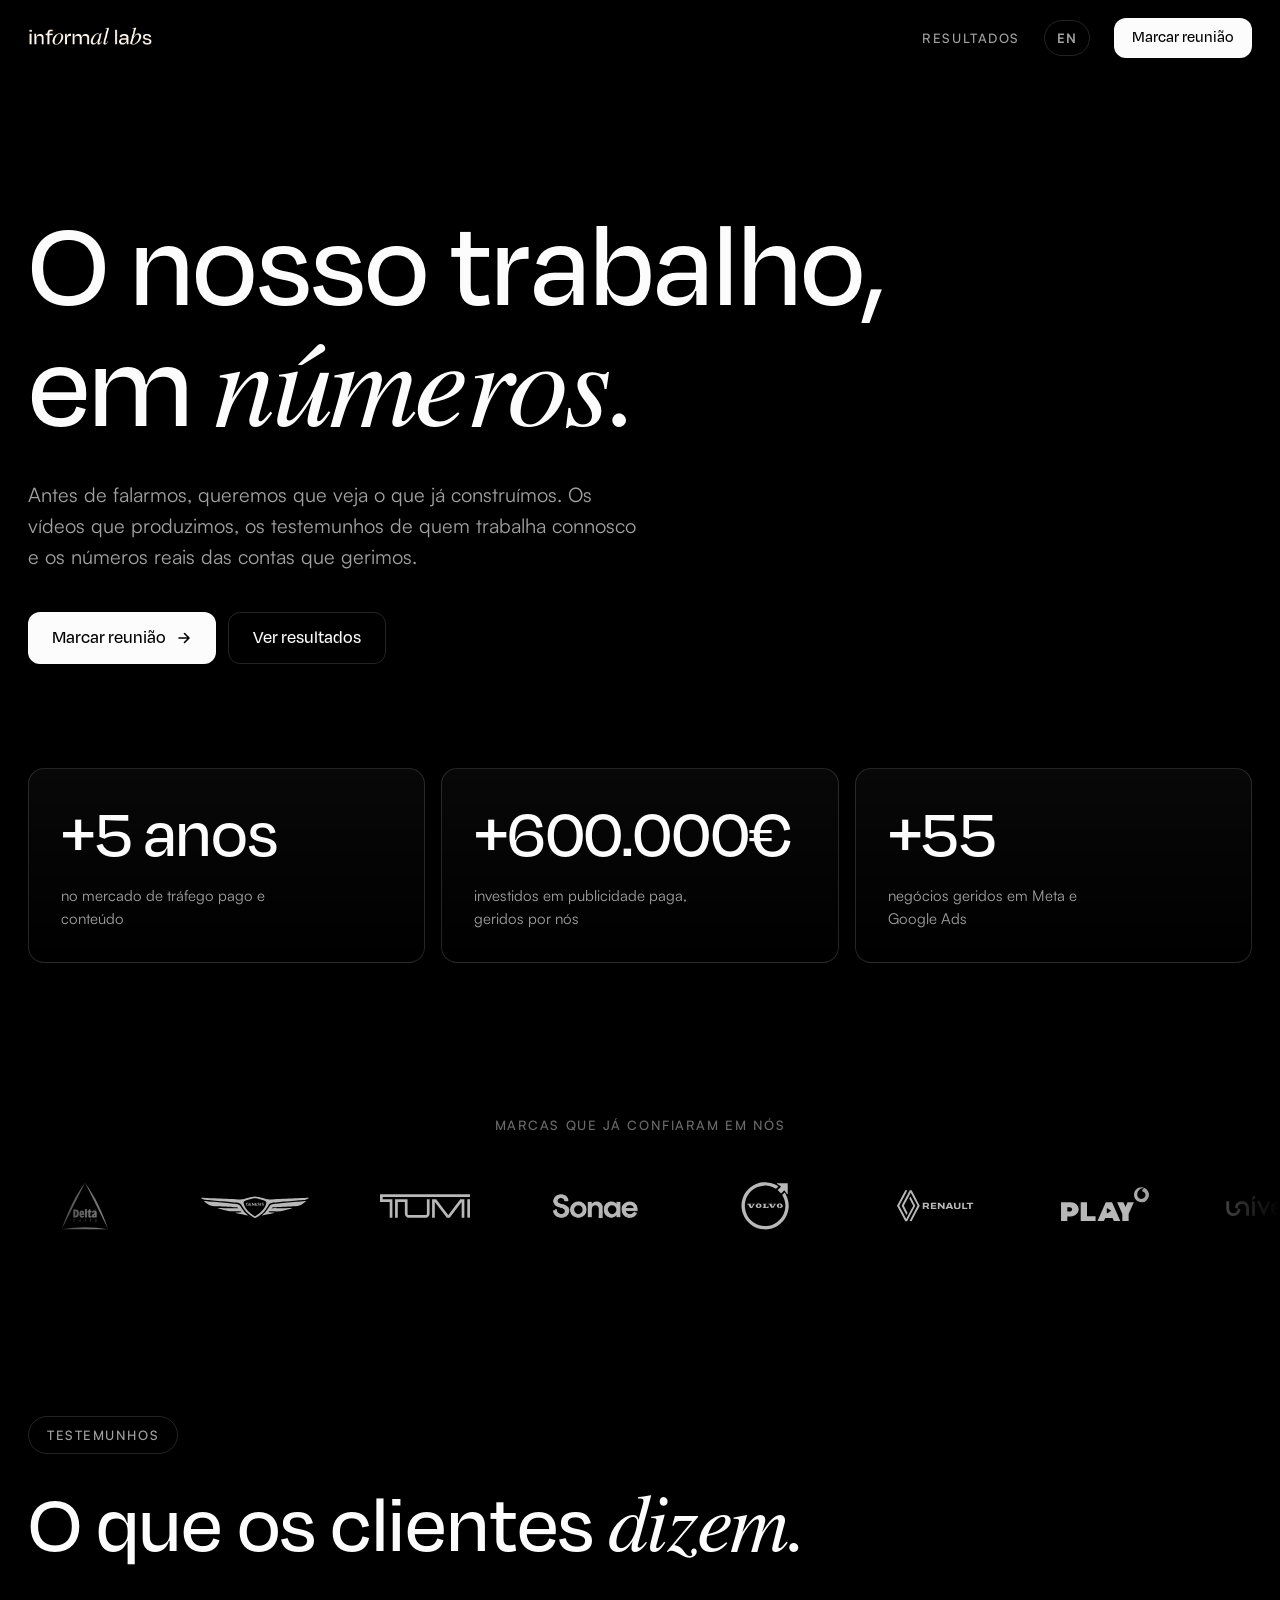
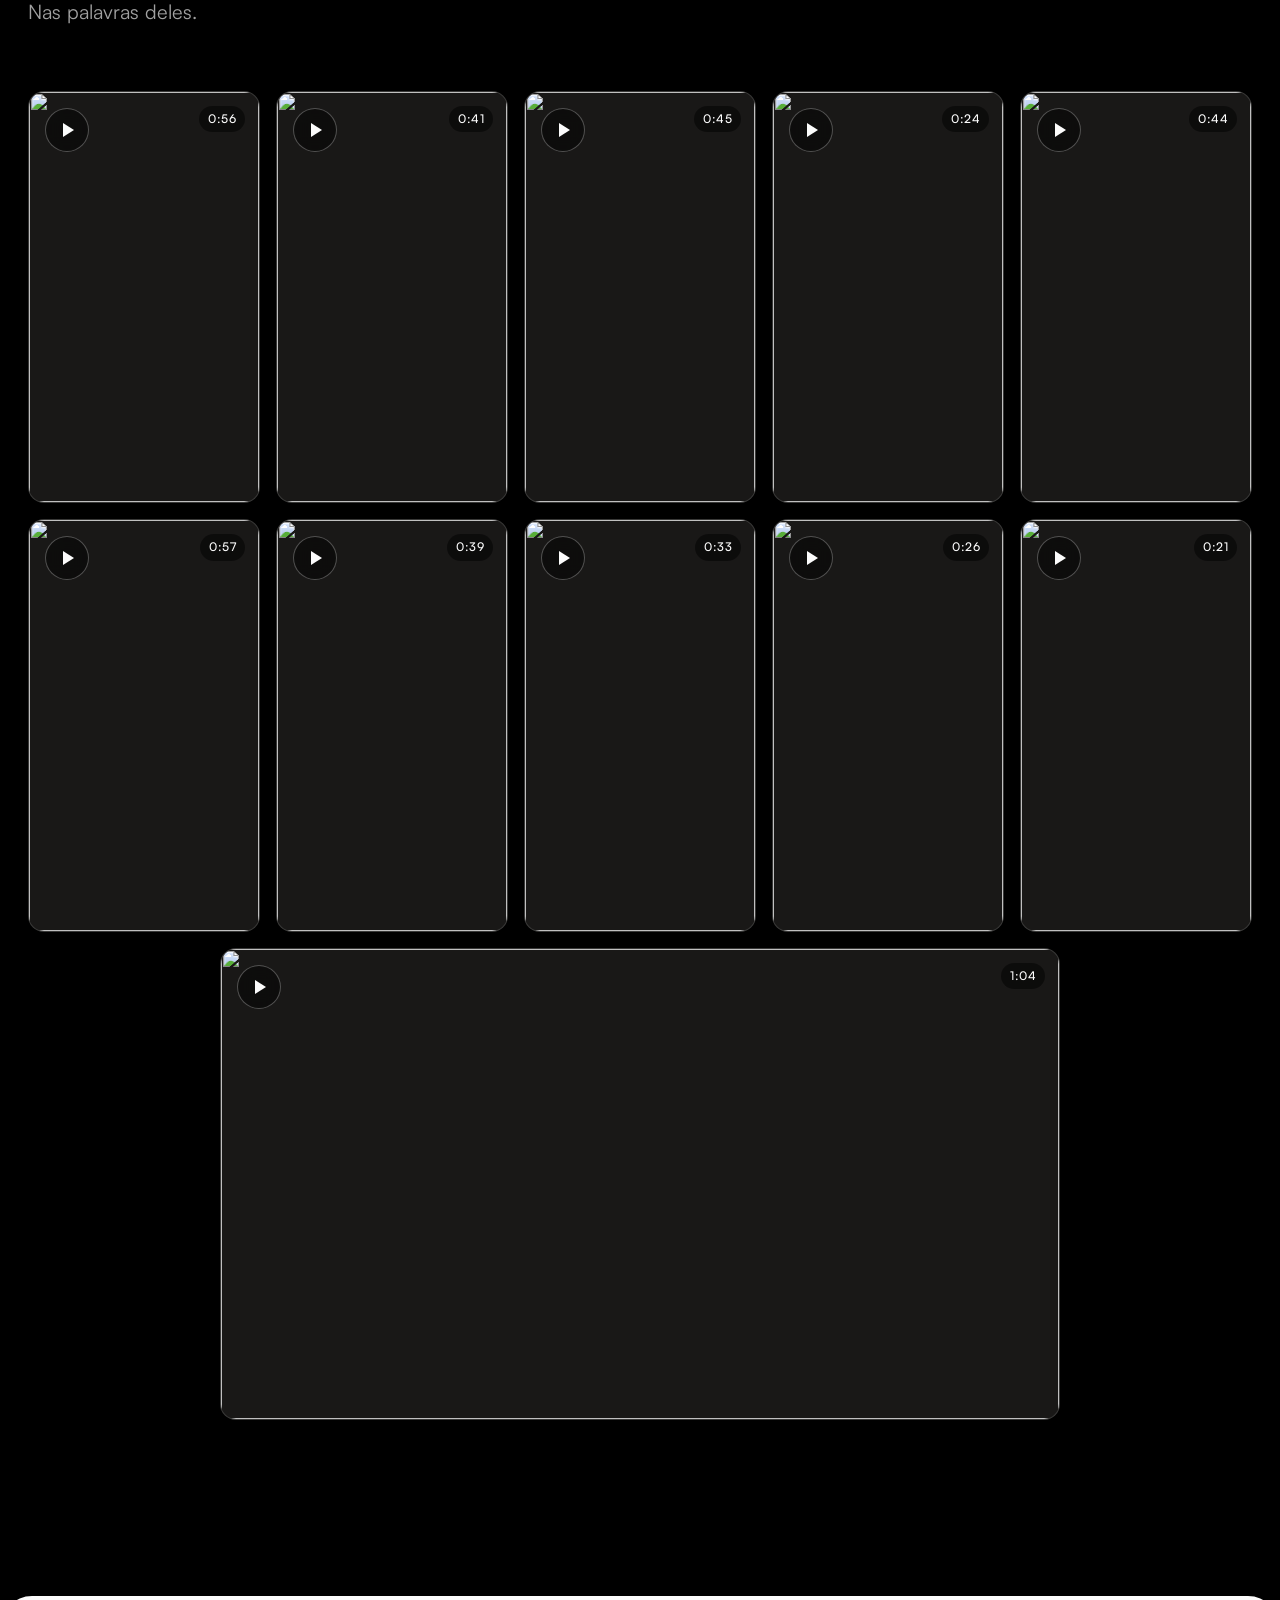
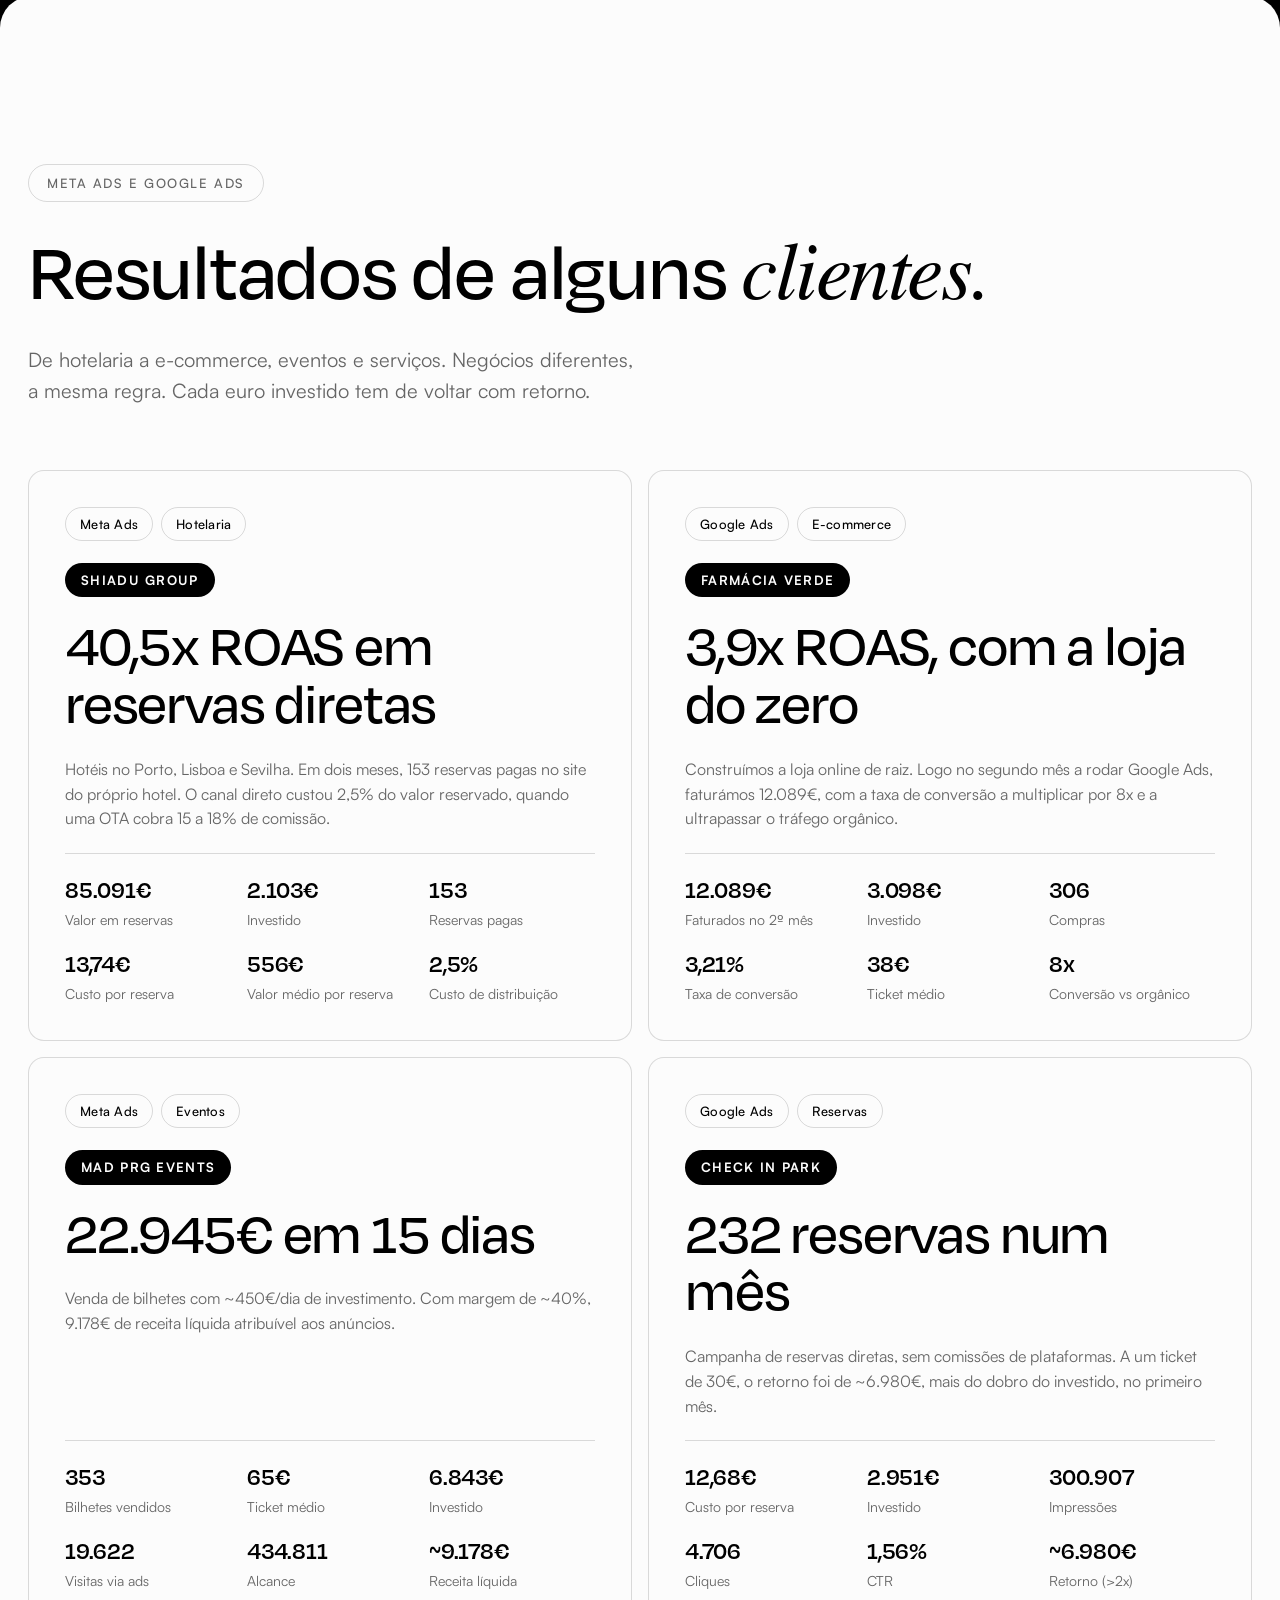
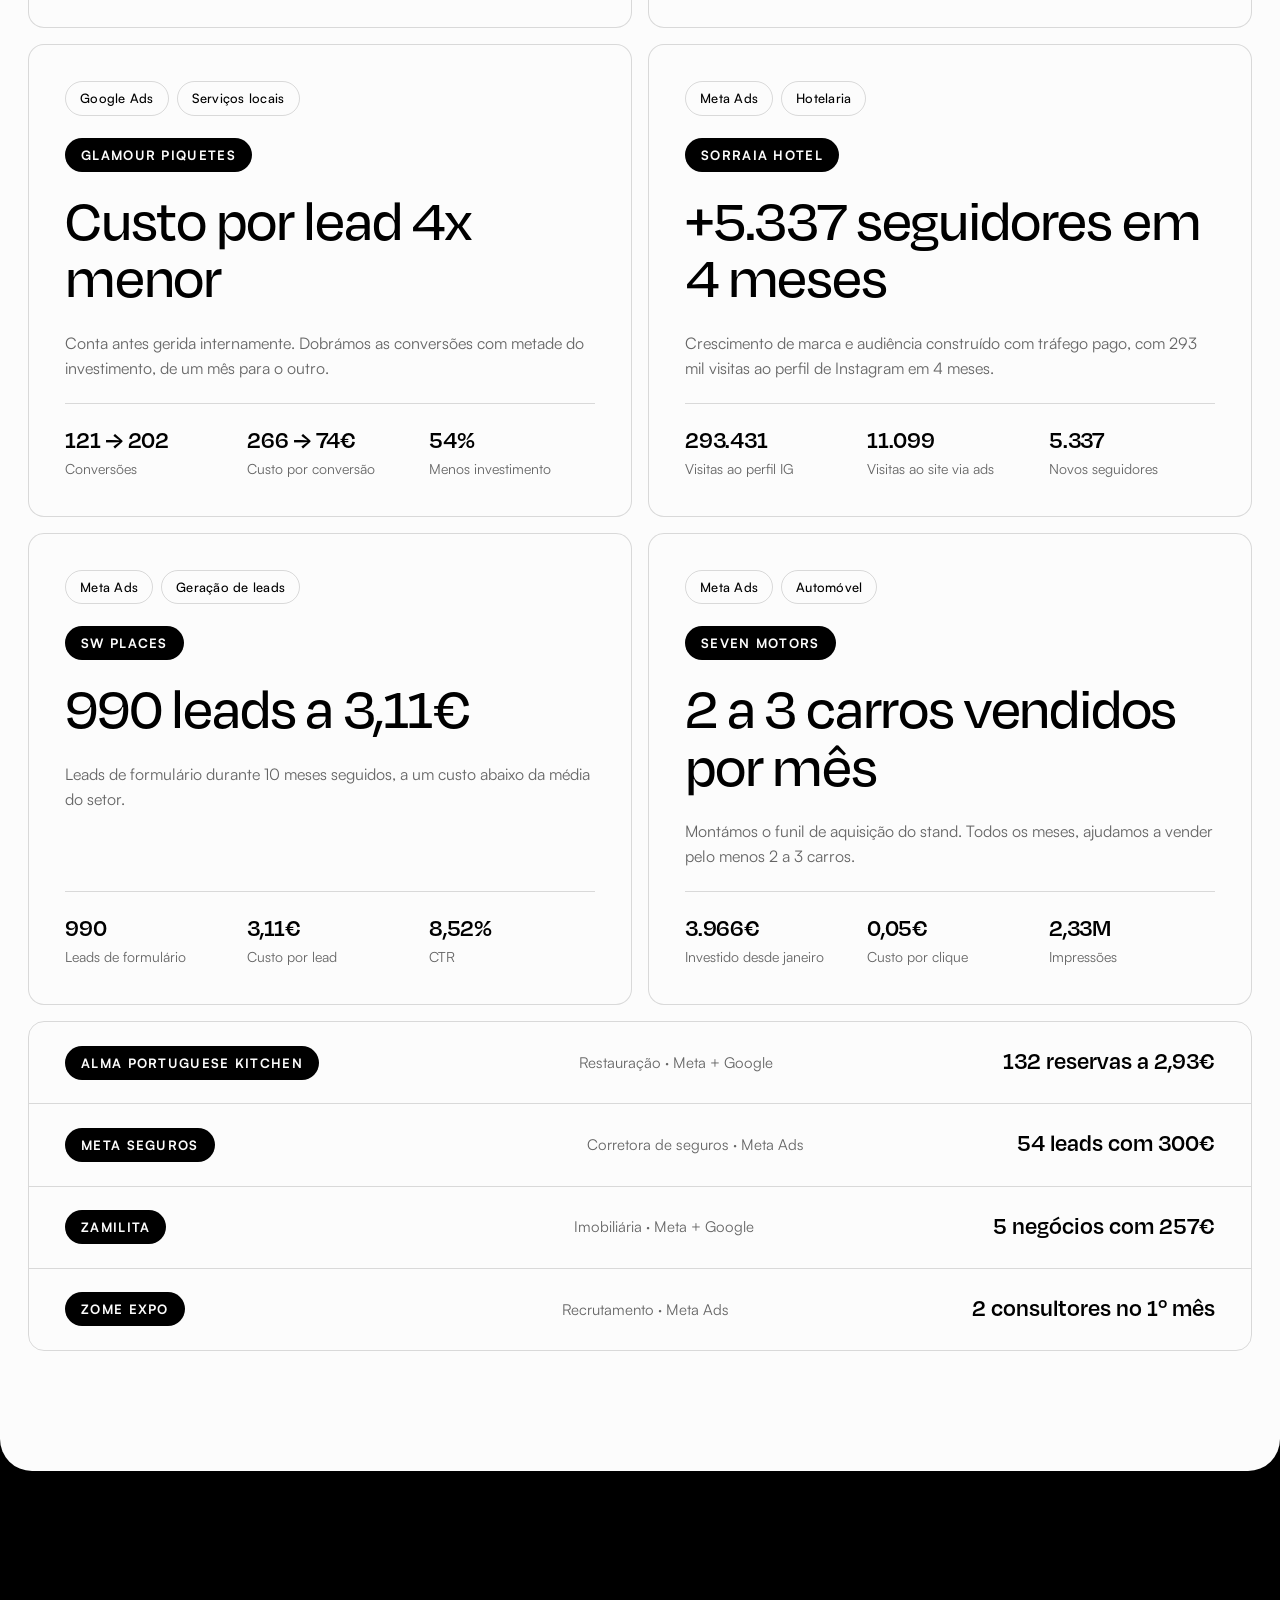
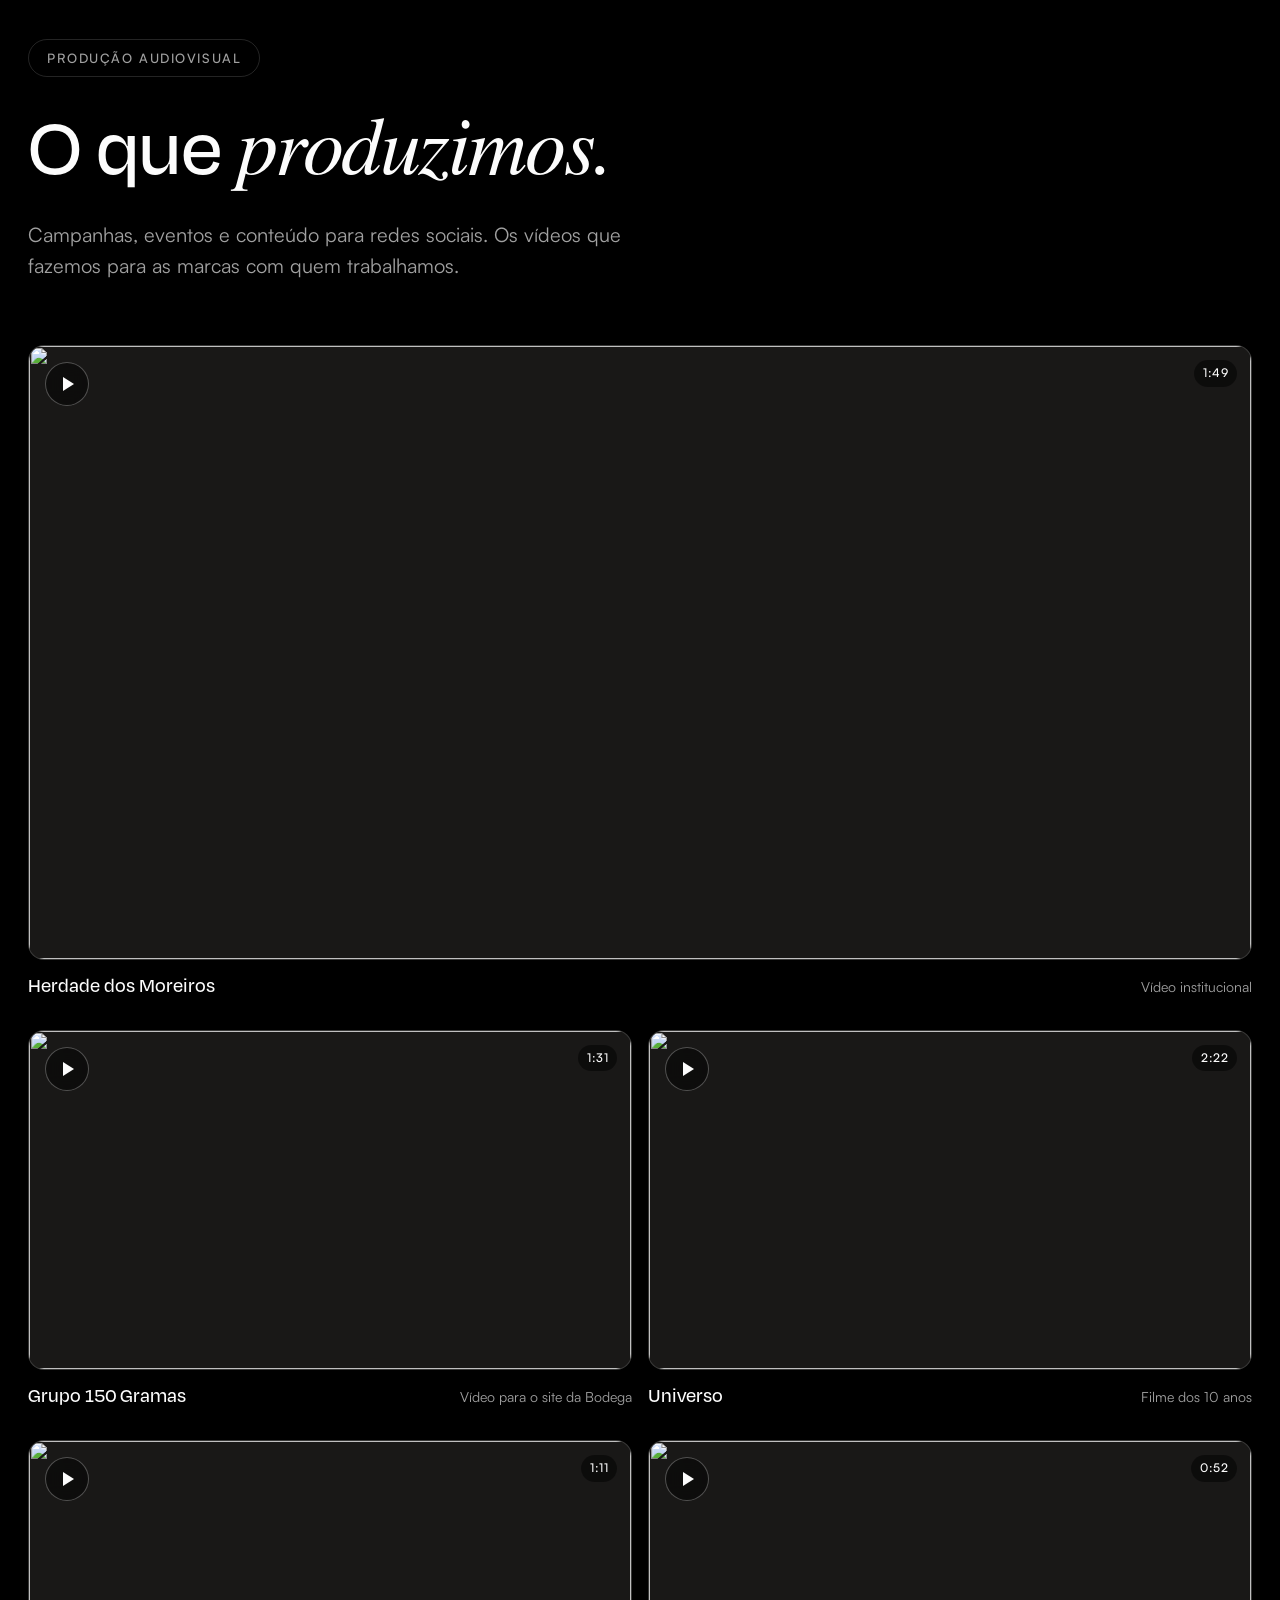
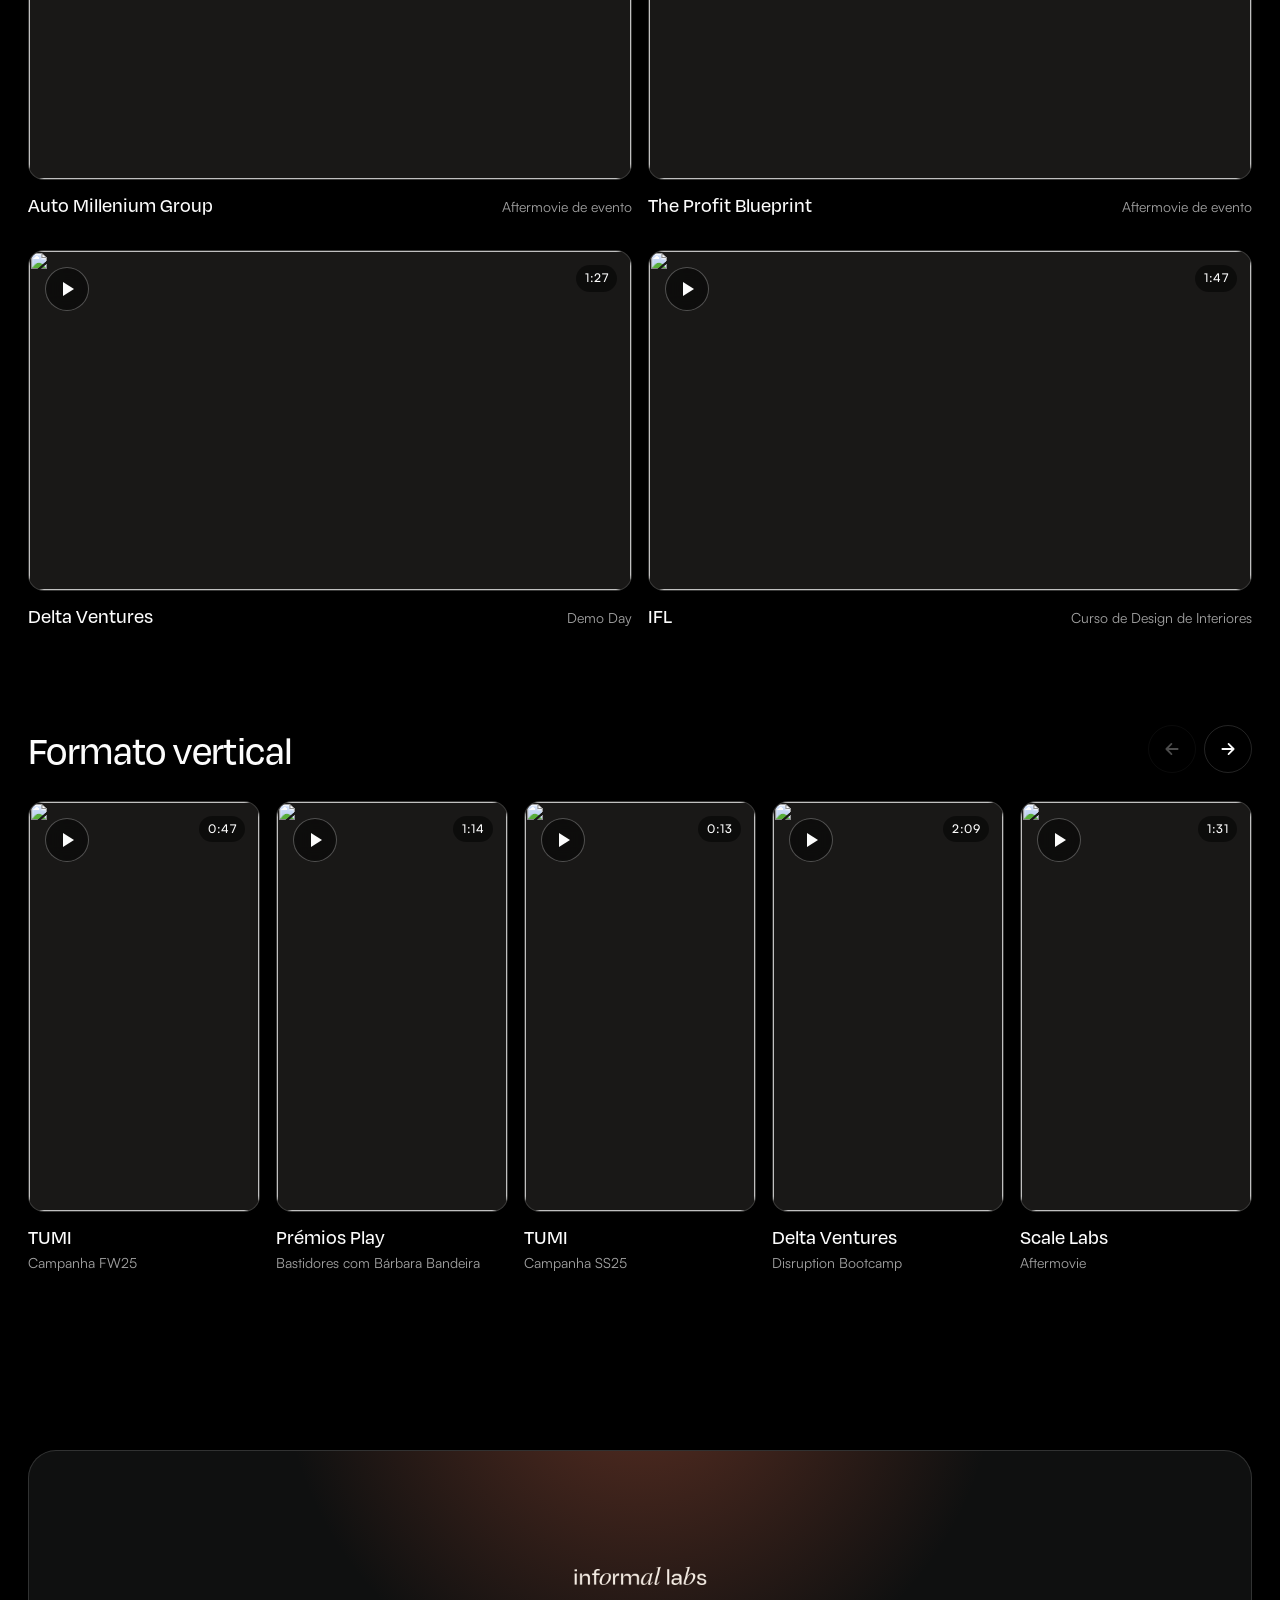
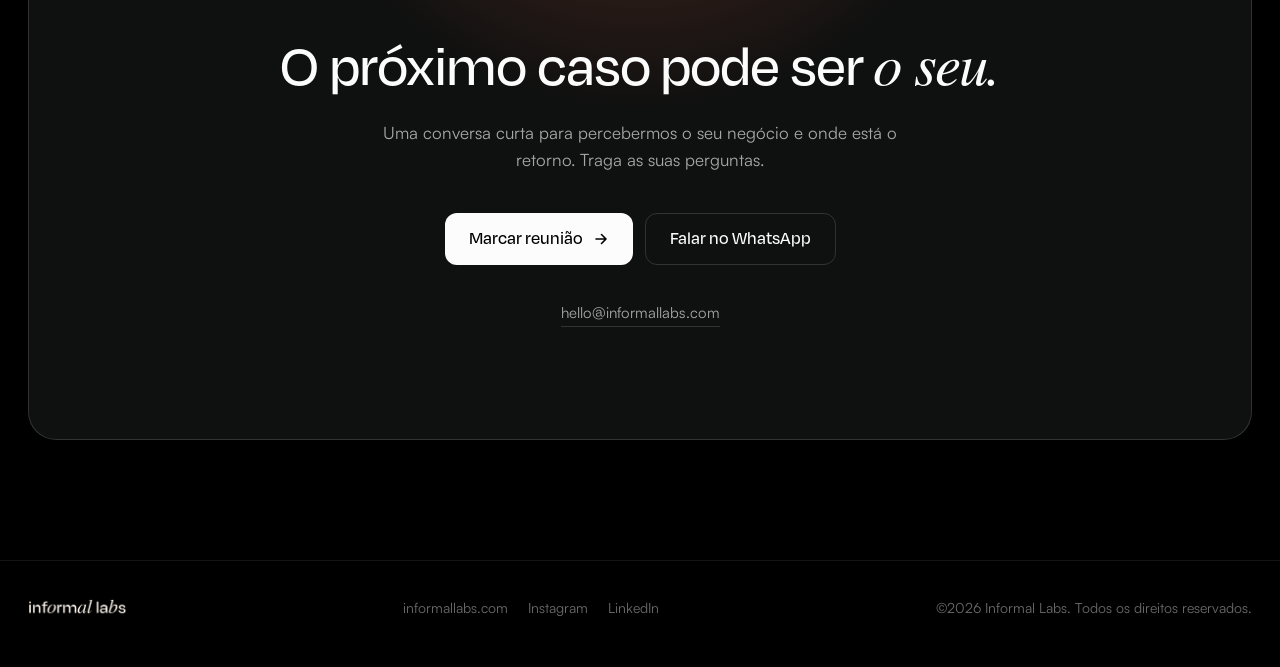
==== commit 883bfee4: "Move vídeos para depois dos resultados Co-Authored-By: Claude Opus 5.5 <noreply@anthropic.com>" ====
--- a/index.html
+++ b/index.html
@@ -108,49 +108,6 @@
   </div>
 </div>
 
-<!-- ══ PROJETOS EM VÍDEO ══ -->
-<section id="projetos">
-  <div class="container">
-    <div class="eyebrow reveal">Produção audiovisual</div>
-    <h2 class="reveal">O que <span class="serif">produzimos.</span></h2>
-    <p class="lead reveal">Campanhas, eventos e conteúdo para redes sociais. Os vídeos que fazemos para as marcas com quem trabalhamos.</p>
-
-    <div class="work-feature">
-      <figure class="work-item reveal"><div class="video-slot" style="aspect-ratio:426/214" data-vimeo-id="1200141791" data-dur="1:49" data-thumb="https://i.vimeocdn.com/video/2167156148-25cb6b4019b79d774f5da36357d70b6dc1bbebb41986eb65e4f180261f20be5a-d_1920" data-label="Herdade dos Moreiros, Vídeo institucional"></div><figcaption><span class="wt">Herdade dos Moreiros</span><span class="ws">Vídeo institucional</span></figcaption></figure>
-    </div>
-    <div class="work-grid">
-      <figure class="work-item reveal"><div class="video-slot" style="aspect-ratio:426/240" data-vimeo-id="1087360125" data-dur="1:31" data-thumb="https://i.vimeocdn.com/video/2019337240-9d388ac30fdccd2ad5d1842100631267af9236da04f820d6d36890792c4eb653-d_1280" data-label="Grupo 150 Gramas, Vídeo para o site da Bodega"></div><figcaption><span class="wt">Grupo 150 Gramas</span><span class="ws">Vídeo para o site da Bodega</span></figcaption></figure>
-      <figure class="work-item reveal"><div class="video-slot" style="aspect-ratio:426/240" data-vimeo-id="1143470737" data-dur="2:22" data-thumb="https://i.vimeocdn.com/video/2091672612-adf9908701e1c92a69d1cd8d2aaa2d7c96c90b008fa942bf8b6adbab46481400-d_1280" data-label="Universo, Filme dos 10 anos"></div><figcaption><span class="wt">Universo</span><span class="ws">Filme dos 10 anos</span></figcaption></figure>
-      <figure class="work-item reveal"><div class="video-slot" style="aspect-ratio:426/240" data-vimeo-id="1170997468" data-dur="1:11" data-thumb="https://i.vimeocdn.com/video/2130350127-e16f3bb074fe35fc5ee8bcb805172635f3ac438724c78425e713588cd4d98535-d_1280" data-label="Auto Millenium Group, Aftermovie de evento"></div><figcaption><span class="wt">Auto Millenium Group</span><span class="ws">Aftermovie de evento</span></figcaption></figure>
-      <figure class="work-item reveal"><div class="video-slot" style="aspect-ratio:426/240" data-vimeo-id="1159355587" data-dur="0:52" data-thumb="https://i.vimeocdn.com/video/2113681931-08f39f46eb82b1c74dd3afdf86a2a9167ffdc2aae950a3019098c59e67967c6c-d_1280" data-label="The Profit Blueprint, Aftermovie de evento"></div><figcaption><span class="wt">The Profit Blueprint</span><span class="ws">Aftermovie de evento</span></figcaption></figure>
-      <figure class="work-item reveal"><div class="video-slot" style="aspect-ratio:426/240" data-vimeo-id="1171013054" data-dur="1:27" data-thumb="https://i.vimeocdn.com/video/2130361686-fac3ec6eab69b60f3891b05c8d9e67b86ae3da57d5607599282eb3728bab52c9-d_1280" data-label="Delta Ventures, Demo Day"></div><figcaption><span class="wt">Delta Ventures</span><span class="ws">Demo Day</span></figcaption></figure>
-      <figure class="work-item reveal"><div class="video-slot" style="aspect-ratio:426/240" data-vimeo-id="1171012414" data-dur="1:47" data-thumb="https://i.vimeocdn.com/video/2130360949-4e4193558242cd6c41203a81bf217e11a65d4b66c4150b7a6c27405a6f18eed5-d_1280" data-label="IFL, Curso de Design de Interiores"></div><figcaption><span class="wt">IFL</span><span class="ws">Curso de Design de Interiores</span></figcaption></figure>
-    </div>
-
-    <div data-reels>
-      <div class="reels-head">
-        <h3 class="reveal">Formato vertical</h3>
-        <div class="reels-nav">
-          <button type="button" data-prev aria-label="Anterior"><svg viewBox="0 0 16 16" fill="none" aria-hidden="true"><path d="M13 8H3m0 0l4.5-4.5M3 8l4.5 4.5" stroke="currentColor" stroke-width="1.6" stroke-linecap="round" stroke-linejoin="round"/></svg></button>
-          <button type="button" data-next aria-label="Seguinte"><svg viewBox="0 0 16 16" fill="none" aria-hidden="true"><path d="M3 8h10m0 0L8.5 3.5M13 8l-4.5 4.5" stroke="currentColor" stroke-width="1.6" stroke-linecap="round" stroke-linejoin="round"/></svg></button>
-        </div>
-      </div>
-      <div class="reels reveal" role="region" aria-label="Vídeos verticais" tabindex="0">
-        <figure class="work-item"><div class="video-slot" style="aspect-ratio:240/426" data-vimeo-id="1107697502" data-dur="0:47" data-thumb="https://i.vimeocdn.com/video/2044763372-b7ce40f84b447fe281df3d40d9b8db8957a669dba9a09673fd987559e9d222db-d_720" data-label="TUMI, Campanha FW25"></div><figcaption><span class="wt">TUMI</span><span class="ws">Campanha FW25</span></figcaption></figure>
-        <figure class="work-item"><div class="video-slot" style="aspect-ratio:240/426" data-vimeo-id="1075691575" data-dur="1:14" data-thumb="https://i.vimeocdn.com/video/2017857980-a818c93e15d9a805f3d716108d4c23c04c373641eed050dbe948a0720f93e787-d_720" data-label="Prémios Play, Bastidores com Bárbara Bandeira"></div><figcaption><span class="wt">Prémios Play</span><span class="ws">Bastidores com Bárbara Bandeira</span></figcaption></figure>
-        <figure class="work-item"><div class="video-slot" style="aspect-ratio:240/426" data-vimeo-id="1033138054" data-dur="0:13" data-thumb="https://i.vimeocdn.com/video/1954198866-2faa0f8f8ec046d5e440b485f4661b231956c1f31ba5d5fe5f4da42ada353c7f-d_720" data-label="TUMI, Campanha SS25"></div><figcaption><span class="wt">TUMI</span><span class="ws">Campanha SS25</span></figcaption></figure>
-        <figure class="work-item"><div class="video-slot" style="aspect-ratio:240/426" data-vimeo-id="1171006681" data-dur="2:09" data-thumb="https://i.vimeocdn.com/video/2130353450-32b00a93193dfa17e2145018863bcea5c96a42880c97ace6d0c33a9740c5fc71-d_720" data-label="Delta Ventures, Disruption Bootcamp"></div><figcaption><span class="wt">Delta Ventures</span><span class="ws">Disruption Bootcamp</span></figcaption></figure>
-        <figure class="work-item"><div class="video-slot" style="aspect-ratio:240/426" data-vimeo-id="1159630990" data-dur="1:31" data-thumb="https://i.vimeocdn.com/video/2114042180-ef168928cf5e598d07674d1f1a1605530c11bf3518f810903d5e6e4dc957862e-d_720" data-label="Scale Labs, Aftermovie"></div><figcaption><span class="wt">Scale Labs</span><span class="ws">Aftermovie</span></figcaption></figure>
-        <figure class="work-item"><div class="video-slot" style="aspect-ratio:240/426" data-vimeo-id="1173322053" data-dur="0:26" data-thumb="https://i.vimeocdn.com/video/2133515522-d29cc9767c5041fc087686ad629e6230822a76f14f2d9c24a70bb535d579b8b4-d_720" data-label="Evento, Reels pré evento"></div><figcaption><span class="wt">Evento</span><span class="ws">Reels pré evento</span></figcaption></figure>
-        <figure class="work-item"><div class="video-slot" style="aspect-ratio:240/426" data-vimeo-id="1159188040" data-dur="0:26" data-thumb="https://i.vimeocdn.com/video/2113457559-370caa0b4845480b106d45d7ace317be2362e6ecba3814ae1761e543734a024a-d_720" data-label="Redes sociais, Reels de marca"></div><figcaption><span class="wt">Redes sociais</span><span class="ws">Reels de marca</span></figcaption></figure>
-        <figure class="work-item"><div class="video-slot" style="aspect-ratio:240/426" data-vimeo-id="1087360109" data-dur="0:54" data-thumb="https://i.vimeocdn.com/video/2019337208-d5e7cee0dde464c0ae40e0c10398a65f4ee434657bb490b68a35130a532143f5-d_720" data-label="Grupo 150 Gramas, Reel da Bodega"></div><figcaption><span class="wt">Grupo 150 Gramas</span><span class="ws">Reel da Bodega</span></figcaption></figure>
-        <figure class="work-item"><div class="video-slot" style="aspect-ratio:240/426" data-vimeo-id="1171012350" data-dur="0:08" data-thumb="https://i.vimeocdn.com/video/2130360839-2426defc2a42648a1682ea14106692bc5ca4beece7c641ac7c69fcb6b20ef9c3-d_720" data-label="Attiko, Reel"></div><figcaption><span class="wt">Attiko</span><span class="ws">Reel</span></figcaption></figure>
-      </div>
-    </div>
-  </div>
-</section>
-
-
 <!-- ══ TESTEMUNHOS ══ -->
 <section>
   <div class="container">
@@ -319,6 +276,48 @@
   </div>
 </div>
 
+<!-- ══ PROJETOS EM VÍDEO ══ -->
+<section id="projetos">
+  <div class="container">
+    <div class="eyebrow reveal">Produção audiovisual</div>
+    <h2 class="reveal">O que <span class="serif">produzimos.</span></h2>
+    <p class="lead reveal">Campanhas, eventos e conteúdo para redes sociais. Os vídeos que fazemos para as marcas com quem trabalhamos.</p>
+
+    <div class="work-feature">
+      <figure class="work-item reveal"><div class="video-slot" style="aspect-ratio:426/214" data-vimeo-id="1200141791" data-dur="1:49" data-thumb="https://i.vimeocdn.com/video/2167156148-25cb6b4019b79d774f5da36357d70b6dc1bbebb41986eb65e4f180261f20be5a-d_1920" data-label="Herdade dos Moreiros, Vídeo institucional"></div><figcaption><span class="wt">Herdade dos Moreiros</span><span class="ws">Vídeo institucional</span></figcaption></figure>
+    </div>
+    <div class="work-grid">
+      <figure class="work-item reveal"><div class="video-slot" style="aspect-ratio:426/240" data-vimeo-id="1087360125" data-dur="1:31" data-thumb="https://i.vimeocdn.com/video/2019337240-9d388ac30fdccd2ad5d1842100631267af9236da04f820d6d36890792c4eb653-d_1280" data-label="Grupo 150 Gramas, Vídeo para o site da Bodega"></div><figcaption><span class="wt">Grupo 150 Gramas</span><span class="ws">Vídeo para o site da Bodega</span></figcaption></figure>
+      <figure class="work-item reveal"><div class="video-slot" style="aspect-ratio:426/240" data-vimeo-id="1143470737" data-dur="2:22" data-thumb="https://i.vimeocdn.com/video/2091672612-adf9908701e1c92a69d1cd8d2aaa2d7c96c90b008fa942bf8b6adbab46481400-d_1280" data-label="Universo, Filme dos 10 anos"></div><figcaption><span class="wt">Universo</span><span class="ws">Filme dos 10 anos</span></figcaption></figure>
+      <figure class="work-item reveal"><div class="video-slot" style="aspect-ratio:426/240" data-vimeo-id="1170997468" data-dur="1:11" data-thumb="https://i.vimeocdn.com/video/2130350127-e16f3bb074fe35fc5ee8bcb805172635f3ac438724c78425e713588cd4d98535-d_1280" data-label="Auto Millenium Group, Aftermovie de evento"></div><figcaption><span class="wt">Auto Millenium Group</span><span class="ws">Aftermovie de evento</span></figcaption></figure>
+      <figure class="work-item reveal"><div class="video-slot" style="aspect-ratio:426/240" data-vimeo-id="1159355587" data-dur="0:52" data-thumb="https://i.vimeocdn.com/video/2113681931-08f39f46eb82b1c74dd3afdf86a2a9167ffdc2aae950a3019098c59e67967c6c-d_1280" data-label="The Profit Blueprint, Aftermovie de evento"></div><figcaption><span class="wt">The Profit Blueprint</span><span class="ws">Aftermovie de evento</span></figcaption></figure>
+      <figure class="work-item reveal"><div class="video-slot" style="aspect-ratio:426/240" data-vimeo-id="1171013054" data-dur="1:27" data-thumb="https://i.vimeocdn.com/video/2130361686-fac3ec6eab69b60f3891b05c8d9e67b86ae3da57d5607599282eb3728bab52c9-d_1280" data-label="Delta Ventures, Demo Day"></div><figcaption><span class="wt">Delta Ventures</span><span class="ws">Demo Day</span></figcaption></figure>
+      <figure class="work-item reveal"><div class="video-slot" style="aspect-ratio:426/240" data-vimeo-id="1171012414" data-dur="1:47" data-thumb="https://i.vimeocdn.com/video/2130360949-4e4193558242cd6c41203a81bf217e11a65d4b66c4150b7a6c27405a6f18eed5-d_1280" data-label="IFL, Curso de Design de Interiores"></div><figcaption><span class="wt">IFL</span><span class="ws">Curso de Design de Interiores</span></figcaption></figure>
+    </div>
+
+    <div data-reels>
+      <div class="reels-head">
+        <h3 class="reveal">Formato vertical</h3>
+        <div class="reels-nav">
+          <button type="button" data-prev aria-label="Anterior"><svg viewBox="0 0 16 16" fill="none" aria-hidden="true"><path d="M13 8H3m0 0l4.5-4.5M3 8l4.5 4.5" stroke="currentColor" stroke-width="1.6" stroke-linecap="round" stroke-linejoin="round"/></svg></button>
+          <button type="button" data-next aria-label="Seguinte"><svg viewBox="0 0 16 16" fill="none" aria-hidden="true"><path d="M3 8h10m0 0L8.5 3.5M13 8l-4.5 4.5" stroke="currentColor" stroke-width="1.6" stroke-linecap="round" stroke-linejoin="round"/></svg></button>
+        </div>
+      </div>
+      <div class="reels reveal" role="region" aria-label="Vídeos verticais" tabindex="0">
+        <figure class="work-item"><div class="video-slot" style="aspect-ratio:240/426" data-vimeo-id="1107697502" data-dur="0:47" data-thumb="https://i.vimeocdn.com/video/2044763372-b7ce40f84b447fe281df3d40d9b8db8957a669dba9a09673fd987559e9d222db-d_720" data-label="TUMI, Campanha FW25"></div><figcaption><span class="wt">TUMI</span><span class="ws">Campanha FW25</span></figcaption></figure>
+        <figure class="work-item"><div class="video-slot" style="aspect-ratio:240/426" data-vimeo-id="1075691575" data-dur="1:14" data-thumb="https://i.vimeocdn.com/video/2017857980-a818c93e15d9a805f3d716108d4c23c04c373641eed050dbe948a0720f93e787-d_720" data-label="Prémios Play, Bastidores com Bárbara Bandeira"></div><figcaption><span class="wt">Prémios Play</span><span class="ws">Bastidores com Bárbara Bandeira</span></figcaption></figure>
+        <figure class="work-item"><div class="video-slot" style="aspect-ratio:240/426" data-vimeo-id="1033138054" data-dur="0:13" data-thumb="https://i.vimeocdn.com/video/1954198866-2faa0f8f8ec046d5e440b485f4661b231956c1f31ba5d5fe5f4da42ada353c7f-d_720" data-label="TUMI, Campanha SS25"></div><figcaption><span class="wt">TUMI</span><span class="ws">Campanha SS25</span></figcaption></figure>
+        <figure class="work-item"><div class="video-slot" style="aspect-ratio:240/426" data-vimeo-id="1171006681" data-dur="2:09" data-thumb="https://i.vimeocdn.com/video/2130353450-32b00a93193dfa17e2145018863bcea5c96a42880c97ace6d0c33a9740c5fc71-d_720" data-label="Delta Ventures, Disruption Bootcamp"></div><figcaption><span class="wt">Delta Ventures</span><span class="ws">Disruption Bootcamp</span></figcaption></figure>
+        <figure class="work-item"><div class="video-slot" style="aspect-ratio:240/426" data-vimeo-id="1159630990" data-dur="1:31" data-thumb="https://i.vimeocdn.com/video/2114042180-ef168928cf5e598d07674d1f1a1605530c11bf3518f810903d5e6e4dc957862e-d_720" data-label="Scale Labs, Aftermovie"></div><figcaption><span class="wt">Scale Labs</span><span class="ws">Aftermovie</span></figcaption></figure>
+        <figure class="work-item"><div class="video-slot" style="aspect-ratio:240/426" data-vimeo-id="1173322053" data-dur="0:26" data-thumb="https://i.vimeocdn.com/video/2133515522-d29cc9767c5041fc087686ad629e6230822a76f14f2d9c24a70bb535d579b8b4-d_720" data-label="Evento, Reels pré evento"></div><figcaption><span class="wt">Evento</span><span class="ws">Reels pré evento</span></figcaption></figure>
+        <figure class="work-item"><div class="video-slot" style="aspect-ratio:240/426" data-vimeo-id="1159188040" data-dur="0:26" data-thumb="https://i.vimeocdn.com/video/2113457559-370caa0b4845480b106d45d7ace317be2362e6ecba3814ae1761e543734a024a-d_720" data-label="Redes sociais, Reels de marca"></div><figcaption><span class="wt">Redes sociais</span><span class="ws">Reels de marca</span></figcaption></figure>
+        <figure class="work-item"><div class="video-slot" style="aspect-ratio:240/426" data-vimeo-id="1087360109" data-dur="0:54" data-thumb="https://i.vimeocdn.com/video/2019337208-d5e7cee0dde464c0ae40e0c10398a65f4ee434657bb490b68a35130a532143f5-d_720" data-label="Grupo 150 Gramas, Reel da Bodega"></div><figcaption><span class="wt">Grupo 150 Gramas</span><span class="ws">Reel da Bodega</span></figcaption></figure>
+        <figure class="work-item"><div class="video-slot" style="aspect-ratio:240/426" data-vimeo-id="1171012350" data-dur="0:08" data-thumb="https://i.vimeocdn.com/video/2130360839-2426defc2a42648a1682ea14106692bc5ca4beece7c641ac7c69fcb6b20ef9c3-d_720" data-label="Attiko, Reel"></div><figcaption><span class="wt">Attiko</span><span class="ws">Reel</span></figcaption></figure>
+      </div>
+    </div>
+  </div>
+</section>
+
 <!-- ══ FECHO ══ -->
 <div class="closing">
   <div class="container">
@@ -341,7 +340,7 @@
 
 <footer>
   <div class="container">
-    <img src="assets/logo-black.png" alt="Informal Labs" width="400" height="90">
+    <img src="assets/logo-white.png" alt="Informal Labs" width="400" height="90">
     <div class="foot-links">
       <a href="https://www.informallabs.com" target="_blank" rel="noopener">informallabs.com</a>
       <a href="https://www.instagram.com/informallabs" target="_blank" rel="noopener">Instagram</a>
--- a/assets/site.css
+++ b/assets/site.css
@@ -157,7 +157,7 @@
 .video-slot iframe{position:absolute;inset:0;width:100%;height:100%;border:0}
 
 /* ── Casos (bloco claro) ──────────────── */
-.light{background:var(--white);color:var(--black);padding:168px 0 96px;border-radius:32px 32px 0 0;margin-top:136px}
+.light{background:var(--white);color:var(--black);padding:168px 0 120px;border-radius:32px;margin-top:136px}
 .light .eyebrow{color:var(--b60);border-color:var(--b14)}
 .light .lead{color:var(--b60)}
 .featured{display:grid;grid-template-columns:1fr 1fr;gap:16px;margin-top:64px}
@@ -187,10 +187,10 @@
 .strip-row .n{font-family:var(--display);font-size:24px;font-weight:600;text-align:right;white-space:nowrap}
 
 /* ── Fecho ────────────────────────────── */
-.closing{background:var(--white);color:var(--black);padding:40px 0 120px}
+.closing{background:var(--black);color:var(--white);padding:136px 0 120px}
 .closing-card{
   position:relative;overflow:hidden;
-  background:var(--black);color:var(--white);
+  background:var(--ink);color:var(--white);border:1px solid var(--w14);
   border-radius:28px;padding:112px 40px;text-align:center;
 }
 .closing-card::before{
@@ -206,11 +206,11 @@
 .contact-line a{text-decoration:none;border-bottom:1px solid var(--w14);padding-bottom:2px;transition:color .2s var(--ease),border-color .2s var(--ease)}
 .contact-line a:hover{color:var(--white);border-color:var(--w64)}
 
-footer{background:var(--white);color:var(--black);border-top:1px solid var(--b08);padding:36px 0 48px}
+footer{background:var(--black);color:var(--white);border-top:1px solid var(--w08);padding:36px 0 48px}
 footer .container{display:flex;align-items:center;justify-content:space-between;flex-wrap:wrap;gap:16px}
 footer img{height:22px;width:auto}
-footer span,footer a{font-size:14px;color:rgba(0,0,0,.5);text-decoration:none}
-footer a:hover{color:var(--black)}
+footer span,footer a{font-size:14px;color:var(--w40);text-decoration:none}
+footer a:hover{color:var(--white)}
 .foot-links{display:flex;gap:20px;flex-wrap:wrap}
 
 /* ── Botão flutuante (mobile) ─────────── */
@@ -249,13 +249,13 @@
   section{padding:120px 0 24px}
   .videos{grid-template-columns:repeat(2,1fr);gap:10px;margin-top:44px}
   .video-slot .play{width:38px;height:38px;left:12px;top:12px}
-  .light{padding:112px 0 64px;margin-top:104px;border-radius:24px 24px 0 0}
+  .light{padding:112px 0 80px;margin-top:104px;border-radius:24px}
   .featured{grid-template-columns:1fr;margin-top:44px;gap:12px}
   .case{padding:26px 22px}
   .stats{grid-template-columns:repeat(2,1fr)}
   .strip-row{grid-template-columns:1fr;gap:6px;padding:20px 22px}
   .strip-row .n{text-align:left}
-  .closing{padding:24px 0 80px}
+  .closing{padding:104px 0 80px}
   .closing-card{padding:80px 22px;border-radius:24px}
   .btn{width:100%}
   .hero-ctas .btn,.closing-ctas .btn{width:100%}
